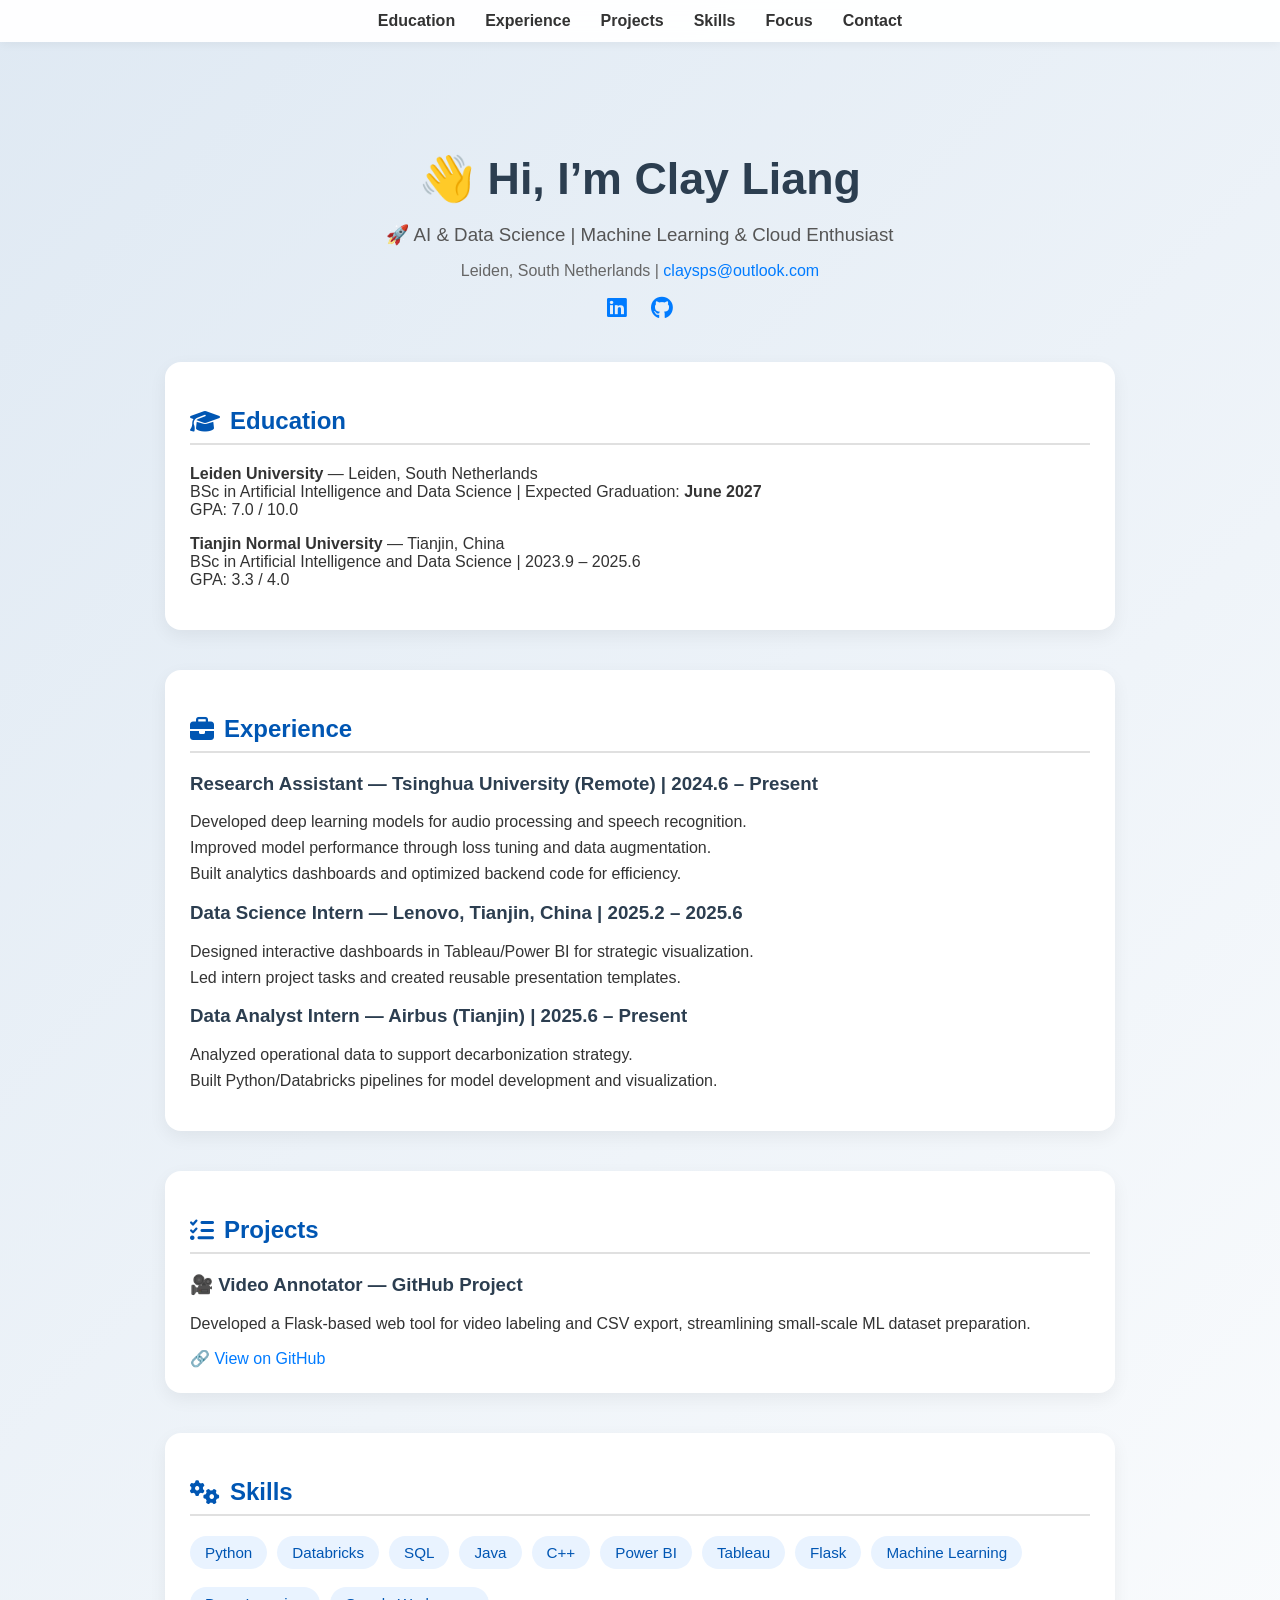
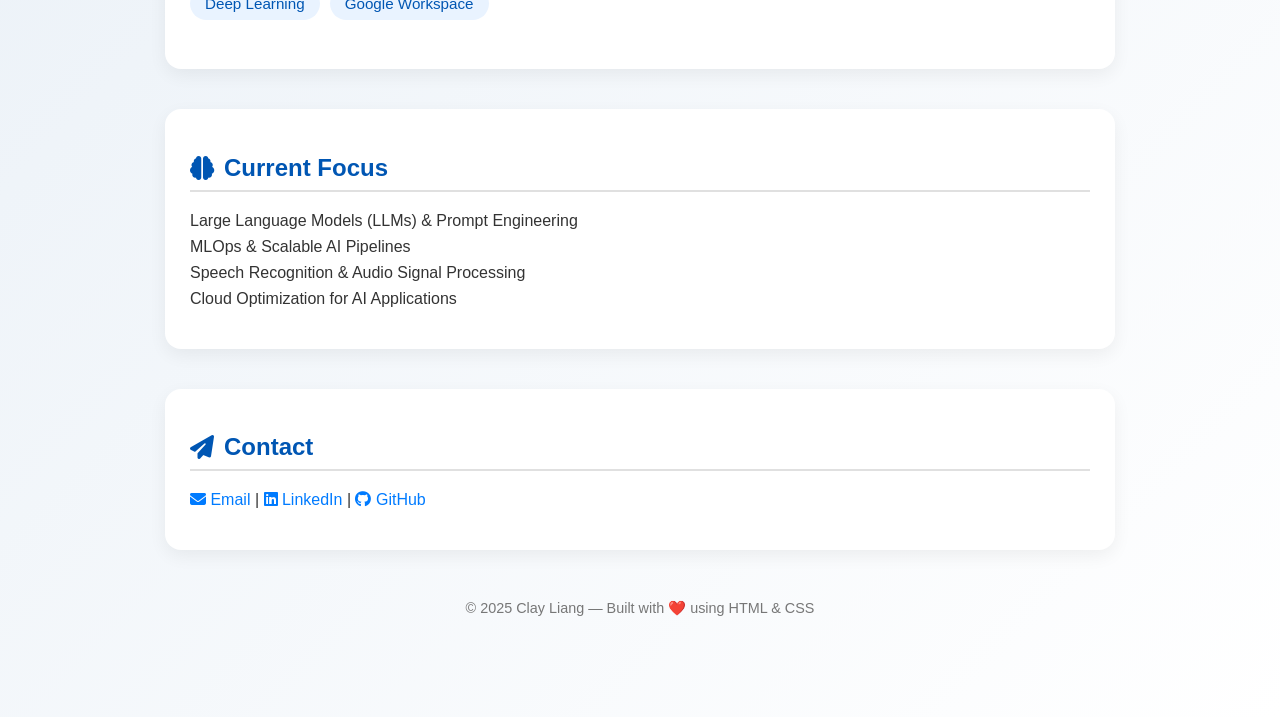
==== index.html @ 28f1c32d "Update index.html" ====
<!DOCTYPE html>
<html lang="en">
<head>
  <meta charset="UTF-8">
  <meta name="viewport" content="width=device-width, initial-scale=1.0">
  <title>Clay Liang — AI & Data Science</title>
  <link rel="stylesheet" href="https://cdnjs.cloudflare.com/ajax/libs/font-awesome/6.5.0/css/all.min.css">
  <style>
    /* ----------- Base styles ----------- */
    body {
      font-family: 'Segoe UI', Tahoma, Geneva, Verdana, sans-serif;
      margin: 0;
      background: linear-gradient(135deg, #dfe9f3 0%, #ffffff 100%);
      color: #333;
    }

    a {
      color: #007bff;
      text-decoration: none;
    }
    a:hover {
      color: #0056b3;
    }

    h1, h2, h3 {
      color: #2c3e50;
    }

    /* ----------- Navbar ----------- */
    nav {
      position: sticky;
      top: 0;
      background-color: rgba(255, 255, 255, 0.95);
      backdrop-filter: blur(10px);
      display: flex;
      justify-content: center;
      gap: 30px;
      padding: 12px 0;
      box-shadow: 0 2px 10px rgba(0, 0, 0, 0.05);
      z-index: 100;
    }
    nav a {
      font-weight: 600;
      color: #333;
      transition: all 0.3s ease;
    }
    nav a:hover {
      color: #007bff;
      transform: translateY(-2px);
    }

    /* ----------- Container ----------- */
    .container {
      max-width: 950px;
      margin: 60px auto;
      padding: 20px;
    }

    /* ----------- Header ----------- */
    .header {
      text-align: center;
      margin-bottom: 40px;
    }
    .header h1 {
      font-size: 2.8em;
      margin-bottom: 5px;
    }
    .header h3 {
      font-weight: normal;
      color: #555;
      margin-bottom: 10px;
    }
    .header p {
      color: #666;
    }
    .social-links a {
      margin: 0 10px;
      font-size: 1.4em;
      transition: color 0.3s, transform 0.3s;
    }
    .social-links a:hover {
      color: #007bff;
      transform: scale(1.2);
    }

    /* ----------- Card section ----------- */
    .section {
      background-color: #fff;
      padding: 25px;
      border-radius: 16px;
      margin-bottom: 40px;
      box-shadow: 0 6px 18px rgba(0, 0, 0, 0.06);
      transition: all 0.3s ease;
    }
    .section:hover {
      transform: translateY(-4px);
      box-shadow: 0 10px 22px rgba(0, 0, 0, 0.1);
    }
    .section h2 {
      border-bottom: 2px solid #e0e0e0;
      padding-bottom: 8px;
      margin-bottom: 20px;
      display: flex;
      align-items: center;
      gap: 10px;
      color: #0056b3;
    }

    /* ----------- Lists ----------- */
    ul {
      list-style: none;
      padding-left: 0;
    }
    ul li {
      margin-bottom: 8px;
    }

    /* ----------- Skills ----------- */
    .skills ul {
      display: flex;
      flex-wrap: wrap;
      gap: 10px;
    }
    .skills li {
      background: #e9f3ff;
      color: #0056b3;
      padding: 8px 15px;
      border-radius: 20px;
      font-size: 0.95em;
      transition: background 0.3s;
    }
    .skills li:hover {
      background: #d0e6ff;
    }

    /* ----------- Footer ----------- */
    footer {
      text-align: center;
      color: #777;
      font-size: 0.9em;
      margin-top: 50px;
      padding-bottom: 20px;
    }

    /* ----------- Responsive ----------- */
    @media (max-width: 768px) {
      nav {
        flex-wrap: wrap;
        gap: 15px;
      }
      .container {
        padding: 10px;
      }
    }
  </style>
</head>
<body>

  <!-- Navbar -->
  <nav>
    <a href="#education">Education</a>
    <a href="#experience">Experience</a>
    <a href="#projects">Projects</a>
    <a href="#skills">Skills</a>
    <a href="#focus">Focus</a>
    <a href="#contact">Contact</a>
  </nav>

  <div class="container">
    <!-- Header -->
    <div class="header">
      <h1>👋 Hi, I’m Clay Liang</h1>
      <h3>🚀 AI & Data Science | Machine Learning & Cloud Enthusiast</h3>
      <p>Leiden, South Netherlands | <a href="mailto:claysps@outlook.com">claysps@outlook.com</a></p>
      <div class="social-links">
        <a href="https://www.linkedin.com/in/clayins131" target="_blank"><i class="fab fa-linkedin"></i></a>
        <a href="https://github.com/Clayins131" target="_blank"><i class="fab fa-github"></i></a>
      </div>
    </div>

    <!-- Education -->
    <div class="section" id="education">
      <h2><i class="fas fa-graduation-cap"></i> Education</h2>
      <p><b>Leiden University</b> — Leiden, South Netherlands<br>
        BSc in Artificial Intelligence and Data Science | Expected Graduation: <b>June 2027</b><br>
        GPA: 7.0 / 10.0</p>
      <p><b>Tianjin Normal University</b> — Tianjin, China<br>
        BSc in Artificial Intelligence and Data Science | 2023.9 – 2025.6<br>
        GPA: 3.3 / 4.0</p>
    </div>

    <!-- Experience -->
    <div class="section" id="experience">
      <h2><i class="fas fa-briefcase"></i> Experience</h2>

      <h3>Research Assistant — Tsinghua University (Remote) | 2024.6 – Present</h3>
      <ul>
        <li>Developed deep learning models for audio processing and speech recognition.</li>
        <li>Improved model performance through loss tuning and data augmentation.</li>
        <li>Built analytics dashboards and optimized backend code for efficiency.</li>
      </ul>

      <h3>Data Science Intern — Lenovo, Tianjin, China | 2025.2 – 2025.6</h3>
      <ul>
        <li>Designed interactive dashboards in Tableau/Power BI for strategic visualization.</li>
        <li>Led intern project tasks and created reusable presentation templates.</li>
      </ul>

      <h3>Data Analyst Intern — Airbus (Tianjin) | 2025.6 – Present</h3>
      <ul>
        <li>Analyzed operational data to support decarbonization strategy.</li>
        <li>Built Python/Databricks pipelines for model development and visualization.</li>
      </ul>
    </div>

    <!-- Projects -->
    <div class="section" id="projects">
      <h2><i class="fas fa-tasks"></i> Projects</h2>
      <h3>🎥 Video Annotator — GitHub Project</h3>
      <p>Developed a Flask-based web tool for video labeling and CSV export, streamlining small-scale ML dataset preparation.</p>
      <a href="https://github.com/Clayins131" target="_blank">🔗 View on GitHub</a>
    </div>

    <!-- Skills -->
    <div class="section skills" id="skills">
      <h2><i class="fas fa-cogs"></i> Skills</h2>
      <ul>
        <li>Python</li><li>Databricks</li><li>SQL</li><li>Java</li><li>C++</li>
        <li>Power BI</li><li>Tableau</li><li>Flask</li><li>Machine Learning</li>
        <li>Deep Learning</li><li>Google Workspace</li>
      </ul>
    </div>

    <!-- Focus -->
    <div class="section" id="focus">
      <h2><i class="fas fa-brain"></i> Current Focus</h2>
      <ul>
        <li>Large Language Models (LLMs) & Prompt Engineering</li>
        <li>MLOps & Scalable AI Pipelines</li>
        <li>Speech Recognition & Audio Signal Processing</li>
        <li>Cloud Optimization for AI Applications</li>
      </ul>
    </div>

    <!-- Contact -->
    <div class="section" id="contact">
      <h2><i class="fas fa-paper-plane"></i> Contact</h2>
      <p><a href="mailto:claysps@outlook.com"><i class="fas fa-envelope"></i> Email</a> |
      <a href="https://www.linkedin.com/in/clayins131" target="_blank"><i class="fab fa-linkedin"></i> LinkedIn</a> |
      <a href="https://github.com/Clayins131" target="_blank"><i class="fab fa-github"></i> GitHub</a></p>
    </div>

    <footer>
      © 2025 Clay Liang — Built with ❤️ using HTML & CSS
    </footer>
  </div>

</body>
</html>
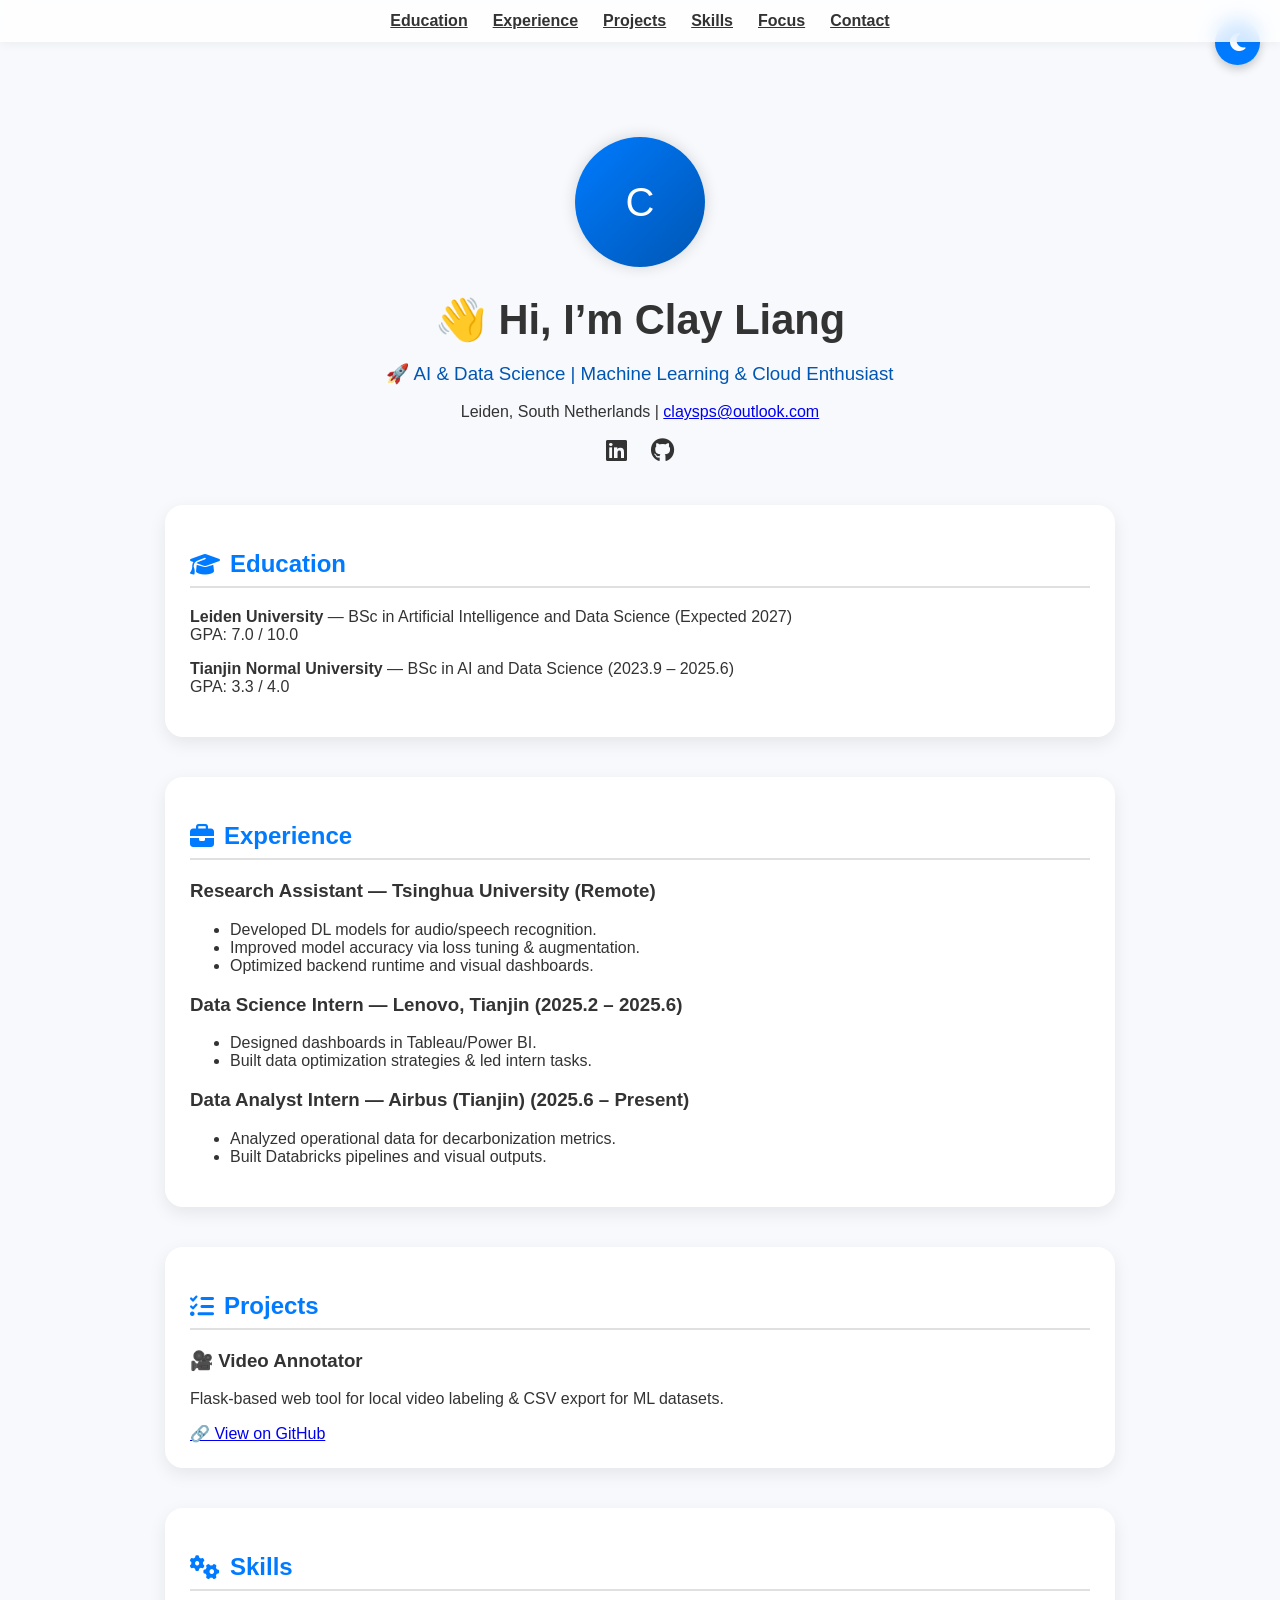
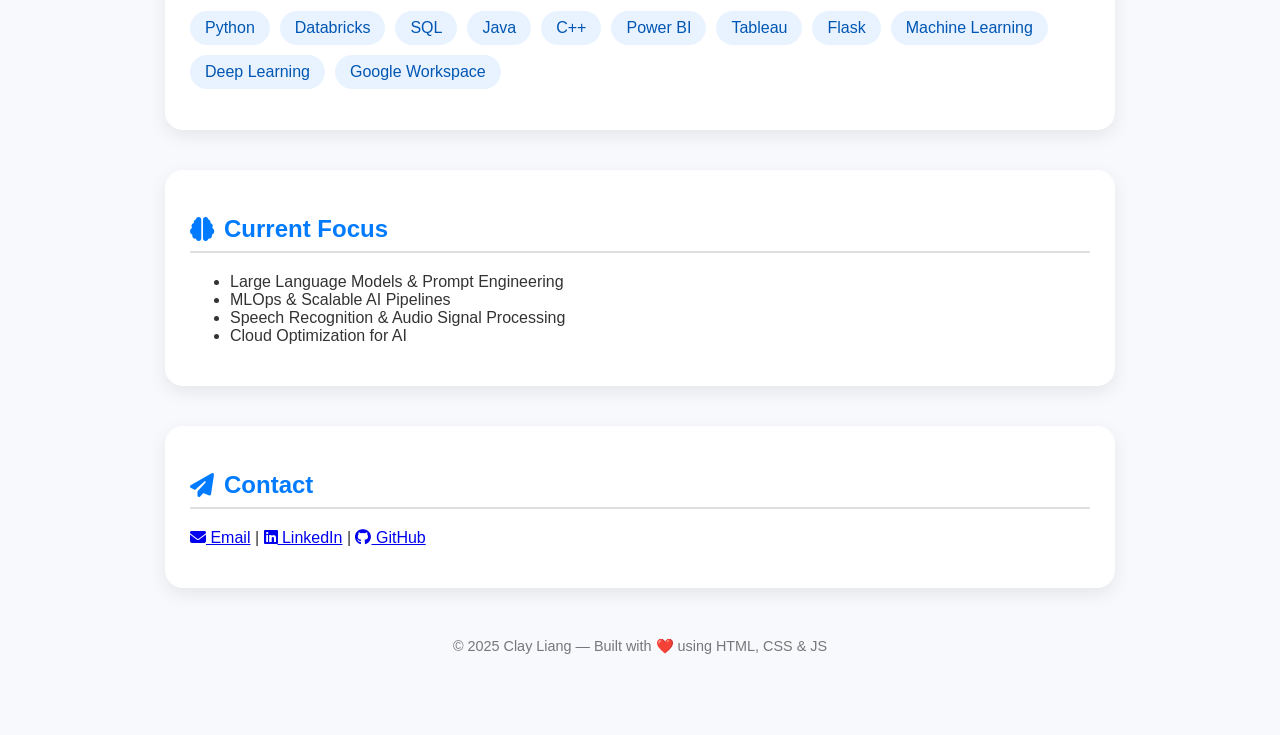
==== commit 14ee8326: "Update index.html" ====
--- a/index.html
+++ b/index.html
@@ -1,162 +1,202 @@
 <!DOCTYPE html>
 <html lang="en">
 <head>
-  <meta charset="UTF-8">
-  <meta name="viewport" content="width=device-width, initial-scale=1.0">
+  <meta charset="UTF-8" />
+  <meta name="viewport" content="width=device-width, initial-scale=1.0" />
   <title>Clay Liang — AI & Data Science</title>
   <link rel="stylesheet" href="https://cdnjs.cloudflare.com/ajax/libs/font-awesome/6.5.0/css/all.min.css">
   <style>
-    /* ----------- Base styles ----------- */
+    :root {
+      --bg: #f7f9fc;
+      --card-bg: #fff;
+      --text: #333;
+      --primary: #007bff;
+      --accent: #0056b3;
+    }
+    [data-theme='dark'] {
+      --bg: #121212;
+      --card-bg: #1e1e1e;
+      --text: #f2f2f2;
+      --primary: #4ea8ff;
+      --accent: #82cfff;
+    }
+
     body {
       font-family: 'Segoe UI', Tahoma, Geneva, Verdana, sans-serif;
       margin: 0;
-      background: linear-gradient(135deg, #dfe9f3 0%, #ffffff 100%);
-      color: #333;
-    }
-
-    a {
-      color: #007bff;
-      text-decoration: none;
-    }
-    a:hover {
-      color: #0056b3;
-    }
-
-    h1, h2, h3 {
-      color: #2c3e50;
-    }
-
-    /* ----------- Navbar ----------- */
+      background: var(--bg);
+      color: var(--text);
+      transition: background 0.5s, color 0.5s;
+    }
+
+    /* Navbar */
     nav {
       position: sticky;
       top: 0;
-      background-color: rgba(255, 255, 255, 0.95);
+      background: rgba(255, 255, 255, 0.8);
       backdrop-filter: blur(10px);
       display: flex;
       justify-content: center;
-      gap: 30px;
+      flex-wrap: wrap;
+      gap: 25px;
       padding: 12px 0;
-      box-shadow: 0 2px 10px rgba(0, 0, 0, 0.05);
+      box-shadow: 0 2px 10px rgba(0,0,0,0.05);
       z-index: 100;
+      transition: background 0.5s;
+    }
+    [data-theme='dark'] nav {
+      background: rgba(30,30,30,0.8);
     }
     nav a {
+      color: var(--text);
       font-weight: 600;
-      color: #333;
-      transition: all 0.3s ease;
+      transition: all 0.3s;
     }
     nav a:hover {
-      color: #007bff;
+      color: var(--primary);
       transform: translateY(-2px);
     }
 
-    /* ----------- Container ----------- */
+    .theme-toggle {
+      position: fixed;
+      top: 20px;
+      right: 20px;
+      background: var(--primary);
+      border: none;
+      color: #fff;
+      border-radius: 50%;
+      width: 45px;
+      height: 45px;
+      font-size: 1.3em;
+      cursor: pointer;
+      box-shadow: 0 4px 10px rgba(0,0,0,0.2);
+      transition: transform 0.3s;
+    }
+    .theme-toggle:hover {
+      transform: rotate(20deg) scale(1.1);
+    }
+
     .container {
       max-width: 950px;
       margin: 60px auto;
       padding: 20px;
     }
 
-    /* ----------- Header ----------- */
+    /* Header */
     .header {
       text-align: center;
       margin-bottom: 40px;
-    }
+      animation: fadeUp 0.8s ease forwards;
+    }
+    .avatar {
+      width: 130px;
+      height: 130px;
+      border-radius: 50%;
+      margin: 15px auto;
+      background: linear-gradient(135deg, var(--primary), var(--accent));
+      display: flex;
+      align-items: center;
+      justify-content: center;
+      color: white;
+      font-size: 2.5em;
+      box-shadow: 0 0 15px rgba(0,0,0,0.15);
+      animation: glow 3s infinite alternate;
+    }
+    @keyframes glow {
+      from { box-shadow: 0 0 10px var(--primary); }
+      to { box-shadow: 0 0 25px var(--accent); }
+    }
+
     .header h1 {
-      font-size: 2.8em;
+      font-size: 2.6em;
       margin-bottom: 5px;
     }
     .header h3 {
-      font-weight: normal;
-      color: #555;
-      margin-bottom: 10px;
-    }
-    .header p {
-      color: #666;
-    }
+      font-weight: 400;
+      color: var(--accent);
+    }
+
     .social-links a {
       margin: 0 10px;
-      font-size: 1.4em;
+      font-size: 1.5em;
+      color: var(--text);
       transition: color 0.3s, transform 0.3s;
     }
     .social-links a:hover {
-      color: #007bff;
+      color: var(--primary);
       transform: scale(1.2);
     }
 
-    /* ----------- Card section ----------- */
+    /* Section cards */
     .section {
-      background-color: #fff;
+      background: var(--card-bg);
       padding: 25px;
-      border-radius: 16px;
+      border-radius: 18px;
       margin-bottom: 40px;
-      box-shadow: 0 6px 18px rgba(0, 0, 0, 0.06);
-      transition: all 0.3s ease;
-    }
-    .section:hover {
-      transform: translateY(-4px);
-      box-shadow: 0 10px 22px rgba(0, 0, 0, 0.1);
-    }
+      box-shadow: 0 6px 18px rgba(0,0,0,0.08);
+      transform: translateY(40px);
+      opacity: 0;
+      transition: all 0.8s ease;
+    }
+    .section.visible {
+      transform: translateY(0);
+      opacity: 1;
+    }
+
     .section h2 {
       border-bottom: 2px solid #e0e0e0;
       padding-bottom: 8px;
       margin-bottom: 20px;
+      color: var(--primary);
       display: flex;
       align-items: center;
       gap: 10px;
-      color: #0056b3;
-    }
-
-    /* ----------- Lists ----------- */
-    ul {
-      list-style: none;
-      padding-left: 0;
-    }
-    ul li {
-      margin-bottom: 8px;
-    }
-
-    /* ----------- Skills ----------- */
+    }
+
     .skills ul {
       display: flex;
       flex-wrap: wrap;
       gap: 10px;
+      list-style: none;
+      padding: 0;
     }
     .skills li {
       background: #e9f3ff;
       color: #0056b3;
       padding: 8px 15px;
       border-radius: 20px;
-      font-size: 0.95em;
       transition: background 0.3s;
+    }
+    [data-theme='dark'] .skills li {
+      background: #223344;
+      color: #bcdcff;
     }
     .skills li:hover {
       background: #d0e6ff;
     }
 
-    /* ----------- Footer ----------- */
     footer {
       text-align: center;
       color: #777;
+      margin-top: 50px;
       font-size: 0.9em;
-      margin-top: 50px;
-      padding-bottom: 20px;
-    }
-
-    /* ----------- Responsive ----------- */
+    }
+
+    @keyframes fadeUp {
+      from { opacity: 0; transform: translateY(30px); }
+      to { opacity: 1; transform: translateY(0); }
+    }
+
     @media (max-width: 768px) {
-      nav {
-        flex-wrap: wrap;
-        gap: 15px;
-      }
-      .container {
-        padding: 10px;
-      }
+      .theme-toggle { top: 15px; right: 15px; }
+      nav { gap: 12px; }
     }
   </style>
 </head>
 <body>
 
-  <!-- Navbar -->
+  <button class="theme-toggle" id="themeToggle" title="Toggle theme"><i class="fas fa-moon"></i></button>
+
   <nav>
     <a href="#education">Education</a>
     <a href="#experience">Experience</a>
@@ -167,8 +207,8 @@
   </nav>
 
   <div class="container">
-    <!-- Header -->
     <div class="header">
+      <div class="avatar">C</div>
       <h1>👋 Hi, I’m Clay Liang</h1>
       <h3>🚀 AI & Data Science | Machine Learning & Cloud Enthusiast</h3>
       <p>Leiden, South Netherlands | <a href="mailto:claysps@outlook.com">claysps@outlook.com</a></p>
@@ -178,50 +218,39 @@
       </div>
     </div>
 
-    <!-- Education -->
     <div class="section" id="education">
       <h2><i class="fas fa-graduation-cap"></i> Education</h2>
-      <p><b>Leiden University</b> — Leiden, South Netherlands<br>
-        BSc in Artificial Intelligence and Data Science | Expected Graduation: <b>June 2027</b><br>
-        GPA: 7.0 / 10.0</p>
-      <p><b>Tianjin Normal University</b> — Tianjin, China<br>
-        BSc in Artificial Intelligence and Data Science | 2023.9 – 2025.6<br>
-        GPA: 3.3 / 4.0</p>
-    </div>
-
-    <!-- Experience -->
+      <p><b>Leiden University</b> — BSc in Artificial Intelligence and Data Science (Expected 2027)<br>GPA: 7.0 / 10.0</p>
+      <p><b>Tianjin Normal University</b> — BSc in AI and Data Science (2023.9 – 2025.6)<br>GPA: 3.3 / 4.0</p>
+    </div>
+
     <div class="section" id="experience">
       <h2><i class="fas fa-briefcase"></i> Experience</h2>
-
-      <h3>Research Assistant — Tsinghua University (Remote) | 2024.6 – Present</h3>
-      <ul>
-        <li>Developed deep learning models for audio processing and speech recognition.</li>
-        <li>Improved model performance through loss tuning and data augmentation.</li>
-        <li>Built analytics dashboards and optimized backend code for efficiency.</li>
-      </ul>
-
-      <h3>Data Science Intern — Lenovo, Tianjin, China | 2025.2 – 2025.6</h3>
-      <ul>
-        <li>Designed interactive dashboards in Tableau/Power BI for strategic visualization.</li>
-        <li>Led intern project tasks and created reusable presentation templates.</li>
-      </ul>
-
-      <h3>Data Analyst Intern — Airbus (Tianjin) | 2025.6 – Present</h3>
-      <ul>
-        <li>Analyzed operational data to support decarbonization strategy.</li>
-        <li>Built Python/Databricks pipelines for model development and visualization.</li>
-      </ul>
-    </div>
-
-    <!-- Projects -->
+      <h3>Research Assistant — Tsinghua University (Remote)</h3>
+      <ul>
+        <li>Developed DL models for audio/speech recognition.</li>
+        <li>Improved model accuracy via loss tuning & augmentation.</li>
+        <li>Optimized backend runtime and visual dashboards.</li>
+      </ul>
+      <h3>Data Science Intern — Lenovo, Tianjin (2025.2 – 2025.6)</h3>
+      <ul>
+        <li>Designed dashboards in Tableau/Power BI.</li>
+        <li>Built data optimization strategies & led intern tasks.</li>
+      </ul>
+      <h3>Data Analyst Intern — Airbus (Tianjin) (2025.6 – Present)</h3>
+      <ul>
+        <li>Analyzed operational data for decarbonization metrics.</li>
+        <li>Built Databricks pipelines and visual outputs.</li>
+      </ul>
+    </div>
+
     <div class="section" id="projects">
       <h2><i class="fas fa-tasks"></i> Projects</h2>
-      <h3>🎥 Video Annotator — GitHub Project</h3>
-      <p>Developed a Flask-based web tool for video labeling and CSV export, streamlining small-scale ML dataset preparation.</p>
+      <h3>🎥 Video Annotator</h3>
+      <p>Flask-based web tool for local video labeling & CSV export for ML datasets.</p>
       <a href="https://github.com/Clayins131" target="_blank">🔗 View on GitHub</a>
     </div>
 
-    <!-- Skills -->
     <div class="section skills" id="skills">
       <h2><i class="fas fa-cogs"></i> Skills</h2>
       <ul>
@@ -231,29 +260,57 @@
       </ul>
     </div>
 
-    <!-- Focus -->
     <div class="section" id="focus">
       <h2><i class="fas fa-brain"></i> Current Focus</h2>
       <ul>
-        <li>Large Language Models (LLMs) & Prompt Engineering</li>
+        <li>Large Language Models & Prompt Engineering</li>
         <li>MLOps & Scalable AI Pipelines</li>
         <li>Speech Recognition & Audio Signal Processing</li>
-        <li>Cloud Optimization for AI Applications</li>
-      </ul>
-    </div>
-
-    <!-- Contact -->
+        <li>Cloud Optimization for AI</li>
+      </ul>
+    </div>
+
     <div class="section" id="contact">
       <h2><i class="fas fa-paper-plane"></i> Contact</h2>
       <p><a href="mailto:claysps@outlook.com"><i class="fas fa-envelope"></i> Email</a> |
-      <a href="https://www.linkedin.com/in/clayins131" target="_blank"><i class="fab fa-linkedin"></i> LinkedIn</a> |
-      <a href="https://github.com/Clayins131" target="_blank"><i class="fab fa-github"></i> GitHub</a></p>
+         <a href="https://linkedin.com/in/clayins131"><i class="fab fa-linkedin"></i> LinkedIn</a> |
+         <a href="https://github.com/Clayins131"><i class="fab fa-github"></i> GitHub</a></p>
     </div>
 
     <footer>
-      © 2025 Clay Liang — Built with ❤️ using HTML & CSS
+      © 2025 Clay Liang — Built with ❤️ using HTML, CSS & JS
     </footer>
   </div>
 
+  <script>
+    // 🌗 Theme toggle
+    const toggleBtn = document.getElementById('themeToggle');
+    toggleBtn.addEventListener('click', () => {
+      document.body.dataset.theme =
+        document.body.dataset.theme === 'dark' ? '' : 'dark';
+      toggleBtn.innerHTML =
+        document.body.dataset.theme === 'dark'
+          ? '<i class="fas fa-sun"></i>'
+          : '<i class="fas fa-moon"></i>';
+    });
+
+    // ✨ Scroll animation
+    const sections = document.querySelectorAll('.section');
+    const observer = new IntersectionObserver(entries => {
+      entries.forEach(entry => {
+        if (entry.isIntersecting) entry.target.classList.add('visible');
+      });
+    }, { threshold: 0.15 });
+    sections.forEach(sec => observer.observe(sec));
+
+    // 🧭 Smooth scroll
+    document.querySelectorAll('nav a').forEach(a => {
+      a.addEventListener('click', e => {
+        e.preventDefault();
+        document.querySelector(a.getAttribute('href'))
+          .scrollIntoView({ behavior: 'smooth' });
+      });
+    });
+  </script>
 </body>
 </html>
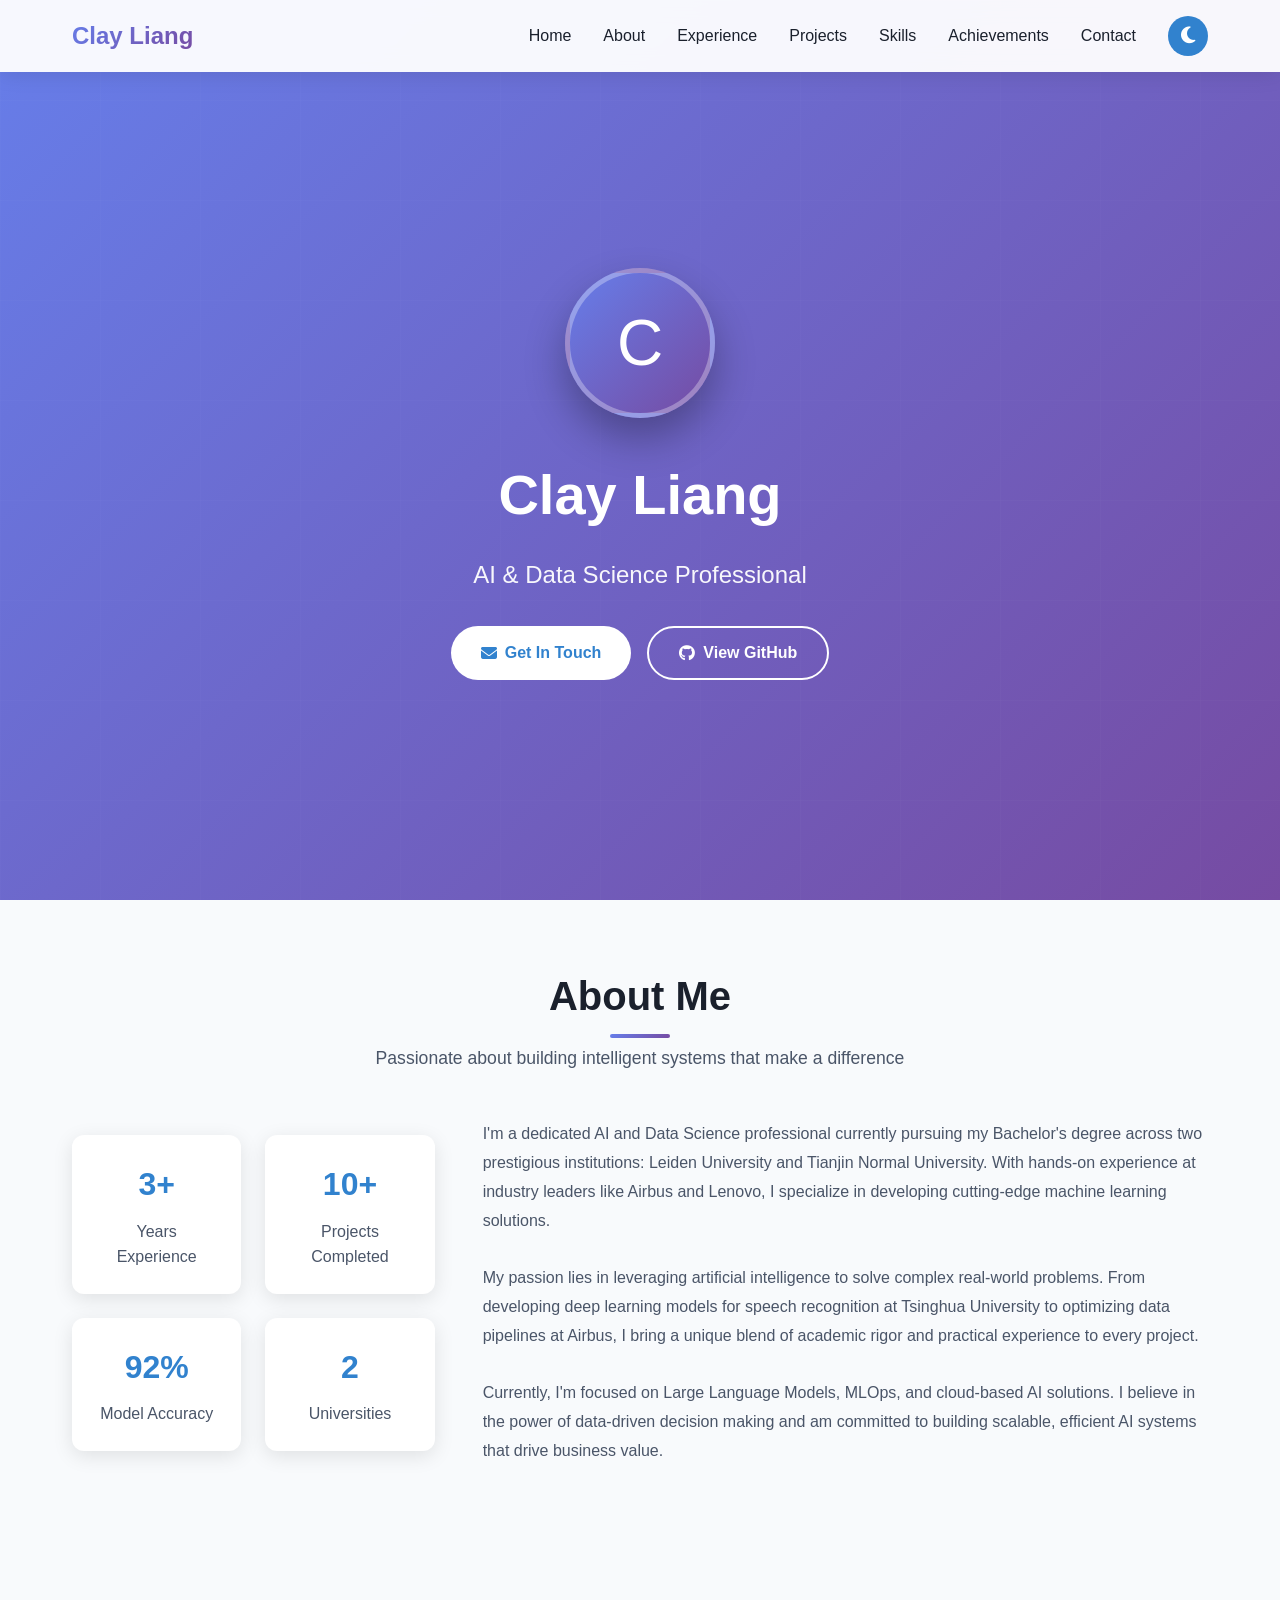
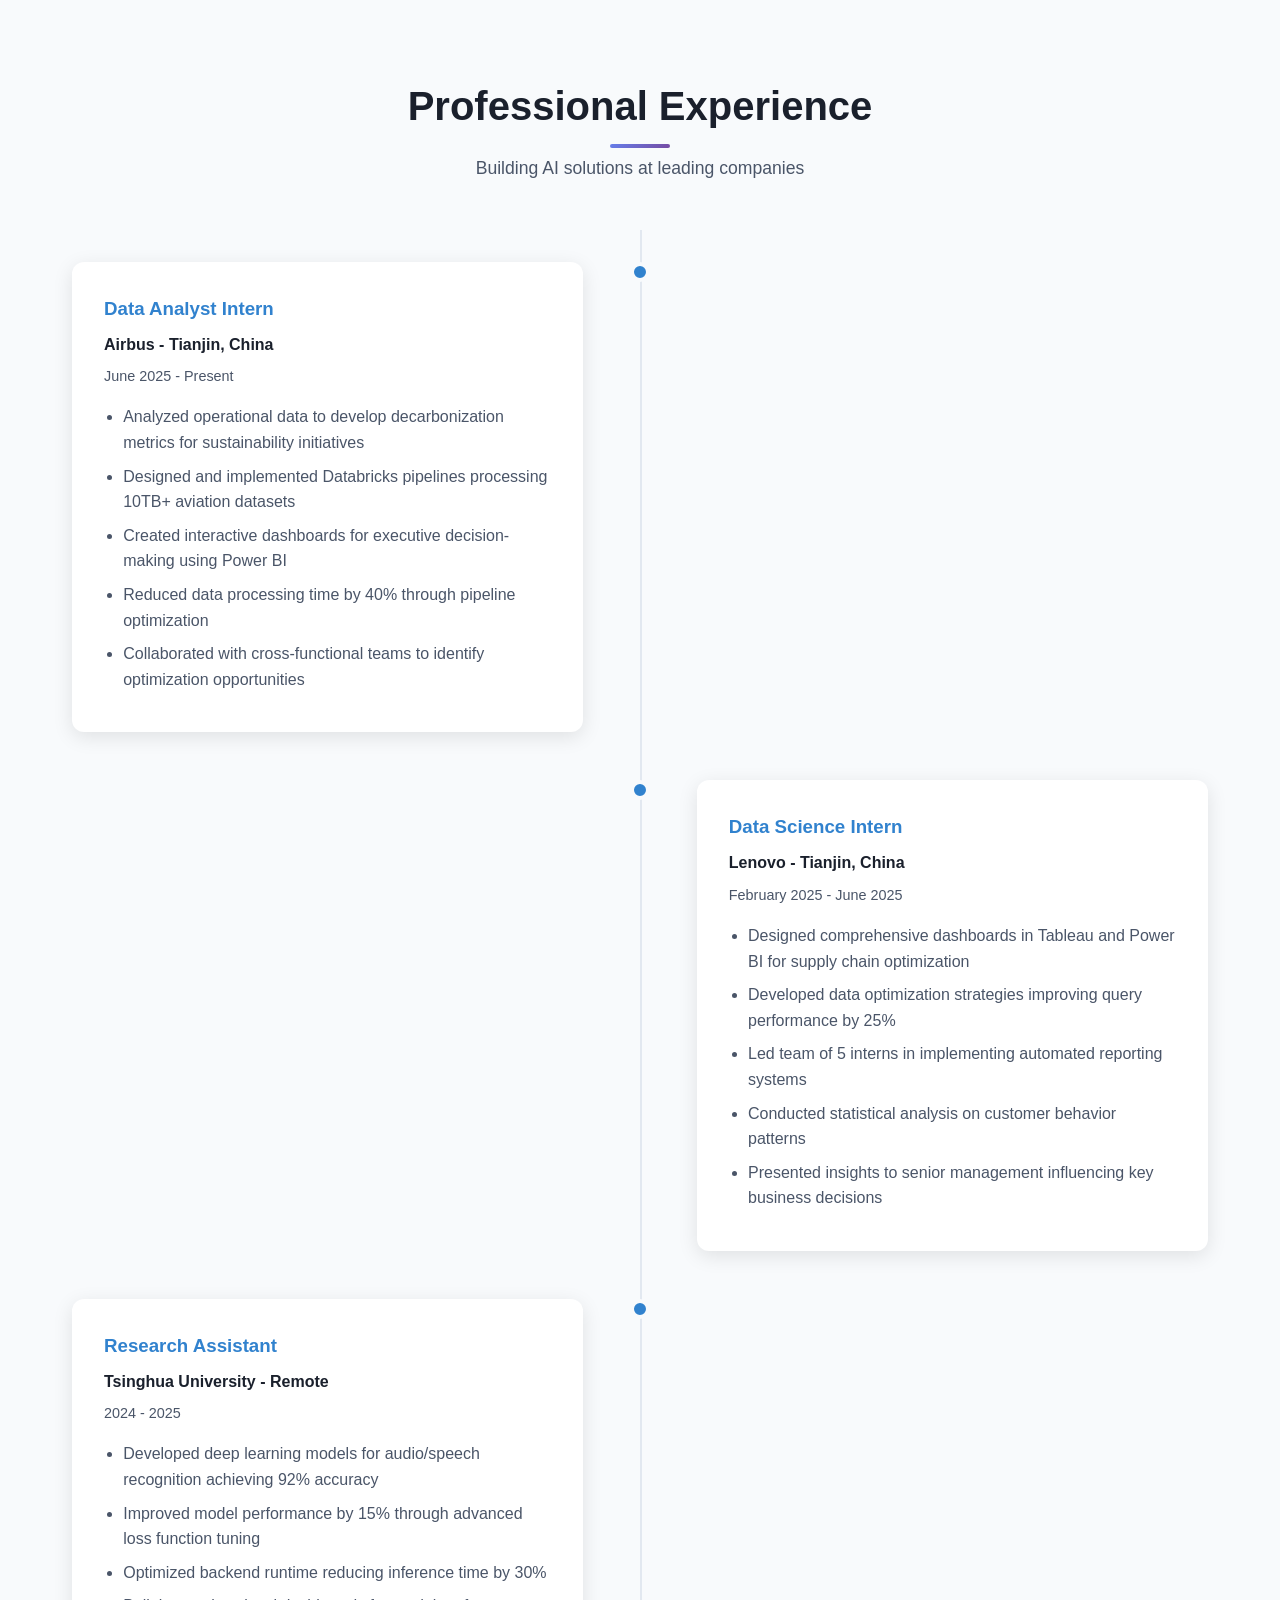
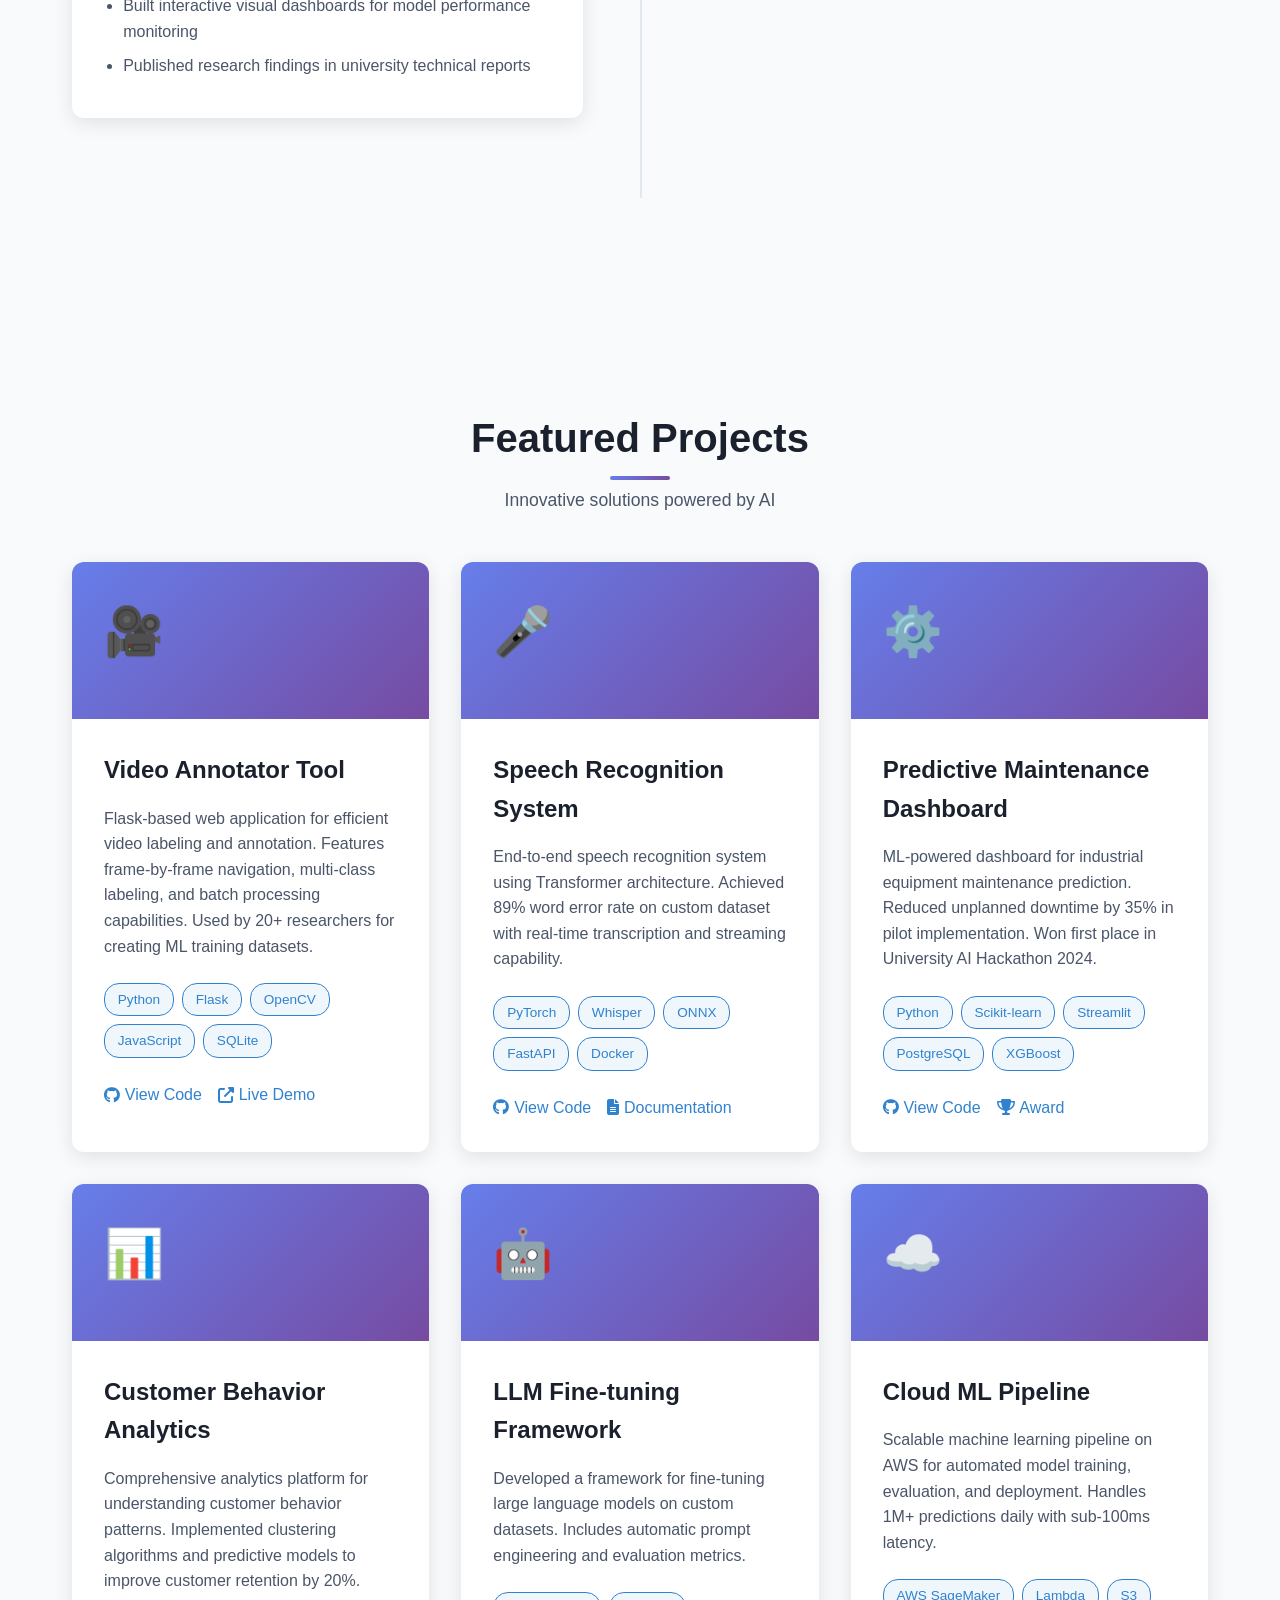
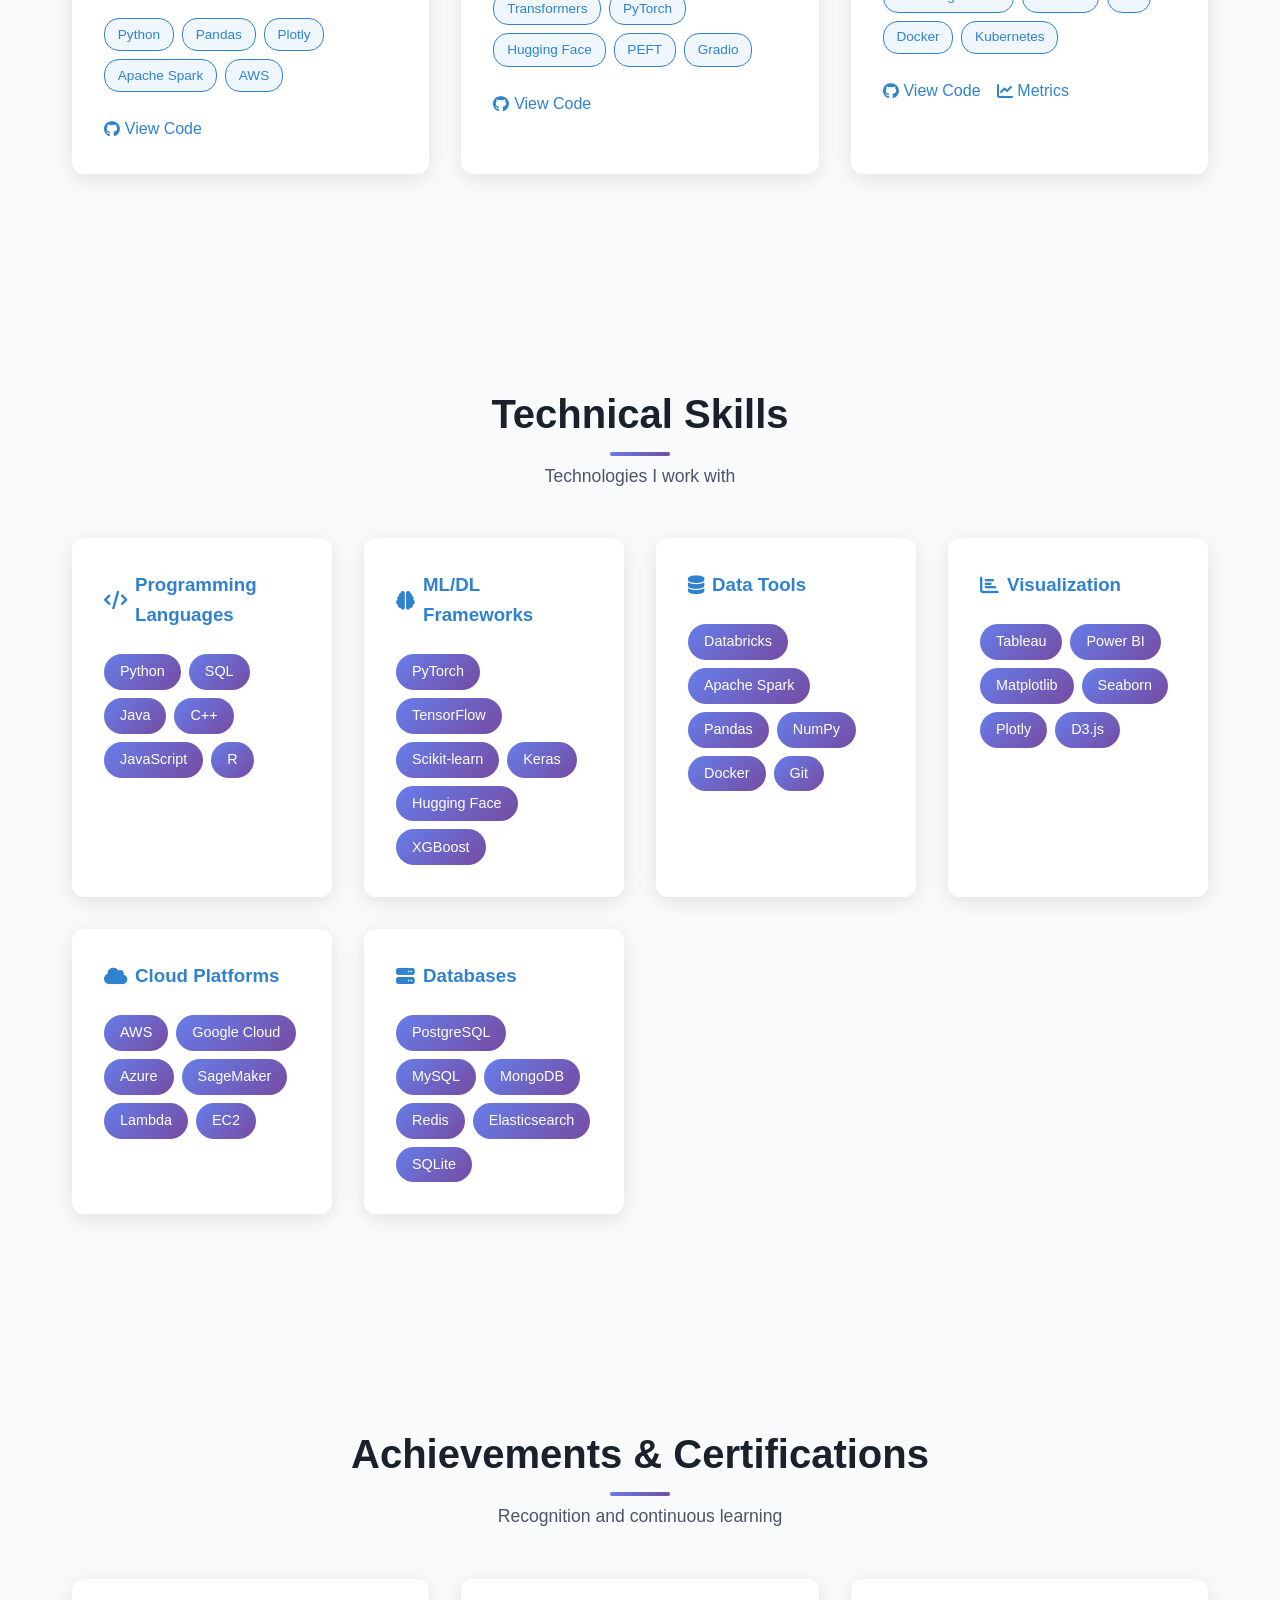
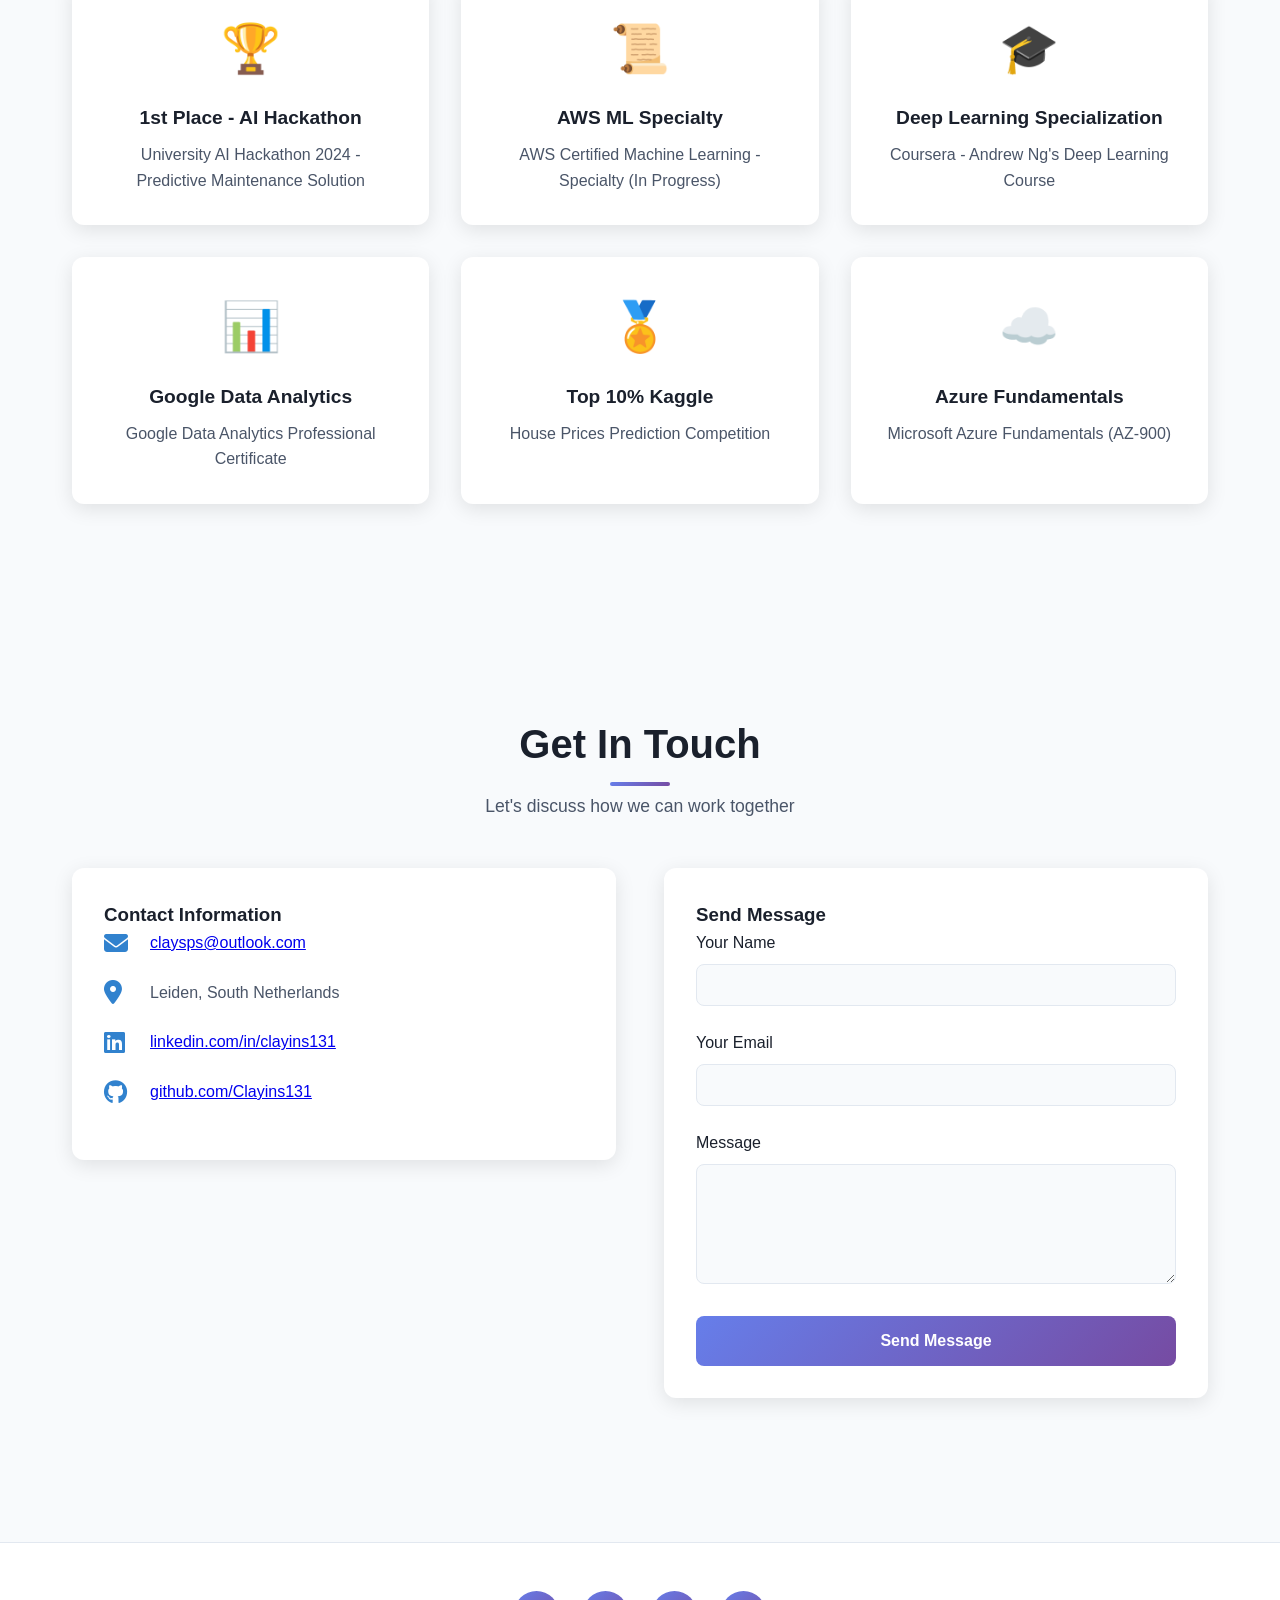
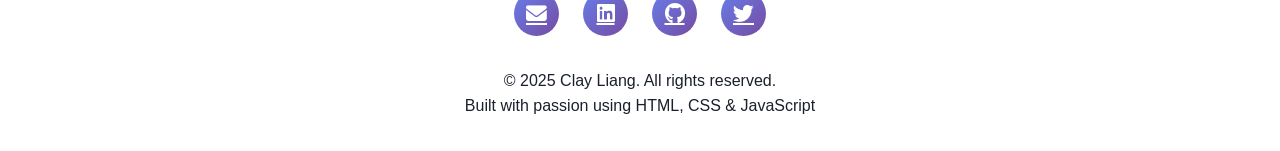
==== commit c4c15e29: "Update index.html" ====
--- a/index.html
+++ b/index.html
@@ -3,312 +3,1550 @@
 <head>
   <meta charset="UTF-8" />
   <meta name="viewport" content="width=device-width, initial-scale=1.0" />
-  <title>Clay Liang — AI & Data Science</title>
+  <meta name="description" content="Clay Liang - AI & Data Science Professional | Machine Learning Engineer | Portfolio">
+  <meta name="keywords" content="Clay Liang, AI, Data Science, Machine Learning, Deep Learning, Portfolio">
+  <title>Clay Liang — AI & Data Science Professional</title>
   <link rel="stylesheet" href="https://cdnjs.cloudflare.com/ajax/libs/font-awesome/6.5.0/css/all.min.css">
   <style>
     :root {
-      --bg: #f7f9fc;
-      --card-bg: #fff;
-      --text: #333;
-      --primary: #007bff;
-      --accent: #0056b3;
-    }
+      --bg: #f8fafc;
+      --card-bg: #ffffff;
+      --text: #1a202c;
+      --text-light: #4a5568;
+      --primary: #3182ce;
+      --primary-dark: #2c5282;
+      --accent: #805ad5;
+      --success: #48bb78;
+      --warning: #ed8936;
+      --border: #e2e8f0;
+      --shadow: rgba(0, 0, 0, 0.1);
+      --gradient: linear-gradient(135deg, #667eea 0%, #764ba2 100%);
+    }
+
     [data-theme='dark'] {
-      --bg: #121212;
-      --card-bg: #1e1e1e;
-      --text: #f2f2f2;
-      --primary: #4ea8ff;
-      --accent: #82cfff;
+      --bg: #0f1419;
+      --card-bg: #1a202c;
+      --text: #f7fafc;
+      --text-light: #cbd5e0;
+      --primary: #63b3ed;
+      --primary-dark: #4299e1;
+      --accent: #b794f4;
+      --success: #68d391;
+      --warning: #f6ad55;
+      --border: #2d3748;
+      --shadow: rgba(0, 0, 0, 0.5);
+      --gradient: linear-gradient(135deg, #667eea 0%, #9f7aea 100%);
+    }
+
+    * {
+      margin: 0;
+      padding: 0;
+      box-sizing: border-box;
     }
 
     body {
-      font-family: 'Segoe UI', Tahoma, Geneva, Verdana, sans-serif;
-      margin: 0;
+      font-family: -apple-system, BlinkMacSystemFont, 'Segoe UI', Roboto, Oxygen, Ubuntu, Cantarell, sans-serif;
       background: var(--bg);
       color: var(--text);
-      transition: background 0.5s, color 0.5s;
-    }
-
-    /* Navbar */
+      line-height: 1.6;
+      transition: all 0.3s ease;
+    }
+
+    /* Loading Screen */
+    .loader {
+      position: fixed;
+      top: 0;
+      left: 0;
+      width: 100%;
+      height: 100%;
+      background: var(--bg);
+      display: flex;
+      justify-content: center;
+      align-items: center;
+      z-index: 9999;
+      transition: opacity 0.5s;
+    }
+
+    .loader.hidden {
+      opacity: 0;
+      pointer-events: none;
+    }
+
+    .loader-spinner {
+      width: 50px;
+      height: 50px;
+      border: 3px solid var(--border);
+      border-top-color: var(--primary);
+      border-radius: 50%;
+      animation: spin 1s linear infinite;
+    }
+
+    @keyframes spin {
+      to { transform: rotate(360deg); }
+    }
+
+    /* Navigation */
     nav {
-      position: sticky;
+      position: fixed;
       top: 0;
-      background: rgba(255, 255, 255, 0.8);
+      width: 100%;
+      background: rgba(255, 255, 255, 0.95);
       backdrop-filter: blur(10px);
-      display: flex;
+      box-shadow: 0 2px 20px var(--shadow);
+      z-index: 1000;
+      transition: all 0.3s ease;
+    }
+
+    [data-theme='dark'] nav {
+      background: rgba(26, 32, 44, 0.95);
+    }
+
+    .nav-container {
+      max-width: 1200px;
+      margin: 0 auto;
+      display: flex;
+      justify-content: space-between;
+      align-items: center;
+      padding: 1rem 2rem;
+    }
+
+    .logo {
+      font-size: 1.5rem;
+      font-weight: bold;
+      background: var(--gradient);
+      -webkit-background-clip: text;
+      -webkit-text-fill-color: transparent;
+      background-clip: text;
+    }
+
+    .nav-links {
+      display: flex;
+      gap: 2rem;
+      align-items: center;
+    }
+
+    .nav-links a {
+      color: var(--text);
+      text-decoration: none;
+      font-weight: 500;
+      position: relative;
+      transition: color 0.3s;
+    }
+
+    .nav-links a::after {
+      content: '';
+      position: absolute;
+      bottom: -5px;
+      left: 0;
+      width: 0;
+      height: 2px;
+      background: var(--primary);
+      transition: width 0.3s;
+    }
+
+    .nav-links a:hover {
+      color: var(--primary);
+    }
+
+    .nav-links a:hover::after {
+      width: 100%;
+    }
+
+    .theme-toggle {
+      background: var(--primary);
+      border: none;
+      color: white;
+      border-radius: 50%;
+      width: 40px;
+      height: 40px;
+      cursor: pointer;
+      transition: all 0.3s;
+      display: flex;
+      align-items: center;
+      justify-content: center;
+      font-size: 1.2rem;
+    }
+
+    .theme-toggle:hover {
+      transform: rotate(180deg);
+      background: var(--primary-dark);
+    }
+
+    /* Mobile Menu */
+    .mobile-menu-toggle {
+      display: none;
+      flex-direction: column;
+      cursor: pointer;
+    }
+
+    .mobile-menu-toggle span {
+      width: 25px;
+      height: 3px;
+      background: var(--text);
+      margin: 3px 0;
+      transition: 0.3s;
+    }
+
+    /* Hero Section */
+    .hero {
+      min-height: 100vh;
+      display: flex;
+      align-items: center;
+      justify-content: center;
+      padding: 5rem 2rem 2rem;
+      background: var(--gradient);
+      position: relative;
+      overflow: hidden;
+    }
+
+    .hero::before {
+      content: '';
+      position: absolute;
+      top: 0;
+      left: 0;
+      right: 0;
+      bottom: 0;
+      background: url('data:image/svg+xml,<svg width="100" height="100" xmlns="http://www.w3.org/2000/svg"><defs><pattern id="grid" width="100" height="100" patternUnits="userSpaceOnUse"><path d="M 100 0 L 0 0 0 100" fill="none" stroke="rgba(255,255,255,0.1)" stroke-width="1"/></pattern></defs><rect width="100%" height="100%" fill="url(%23grid)"/></svg>');
+      opacity: 0.3;
+    }
+
+    .hero-content {
+      text-align: center;
+      color: white;
+      position: relative;
+      z-index: 1;
+      animation: fadeInUp 1s ease;
+    }
+
+    .profile-img {
+      width: 150px;
+      height: 150px;
+      border-radius: 50%;
+      border: 5px solid rgba(255, 255, 255, 0.3);
+      margin-bottom: 2rem;
+      background: linear-gradient(135deg, #667eea, #764ba2);
+      display: flex;
+      align-items: center;
+      justify-content: center;
+      font-size: 4rem;
+      color: white;
+      box-shadow: 0 20px 40px rgba(0, 0, 0, 0.3);
+      animation: float 3s ease-in-out infinite;
+      margin: 0 auto 2rem;
+    }
+
+    @keyframes float {
+      0%, 100% { transform: translateY(0); }
+      50% { transform: translateY(-10px); }
+    }
+
+    .hero h1 {
+      font-size: 3.5rem;
+      margin-bottom: 1rem;
+      font-weight: 700;
+    }
+
+    .hero .subtitle {
+      font-size: 1.5rem;
+      margin-bottom: 2rem;
+      opacity: 0.95;
+    }
+
+    .hero-buttons {
+      display: flex;
+      gap: 1rem;
       justify-content: center;
       flex-wrap: wrap;
-      gap: 25px;
-      padding: 12px 0;
-      box-shadow: 0 2px 10px rgba(0,0,0,0.05);
-      z-index: 100;
-      transition: background 0.5s;
-    }
-    [data-theme='dark'] nav {
-      background: rgba(30,30,30,0.8);
-    }
-    nav a {
+    }
+
+    .btn {
+      padding: 12px 30px;
+      border: none;
+      border-radius: 50px;
+      font-size: 1rem;
+      font-weight: 600;
+      cursor: pointer;
+      transition: all 0.3s;
+      text-decoration: none;
+      display: inline-flex;
+      align-items: center;
+      gap: 0.5rem;
+    }
+
+    .btn-primary {
+      background: white;
+      color: var(--primary);
+    }
+
+    .btn-primary:hover {
+      transform: translateY(-3px);
+      box-shadow: 0 10px 30px rgba(0, 0, 0, 0.3);
+    }
+
+    .btn-outline {
+      background: transparent;
+      color: white;
+      border: 2px solid white;
+    }
+
+    .btn-outline:hover {
+      background: white;
+      color: var(--primary);
+    }
+
+    /* Container */
+    .container {
+      max-width: 1200px;
+      margin: 0 auto;
+      padding: 4rem 2rem;
+    }
+
+    /* Sections */
+    .section {
+      margin-bottom: 5rem;
+      opacity: 0;
+      transform: translateY(30px);
+      transition: all 0.6s ease;
+    }
+
+    .section.visible {
+      opacity: 1;
+      transform: translateY(0);
+    }
+
+    .section-header {
+      text-align: center;
+      margin-bottom: 3rem;
+    }
+
+    .section-title {
+      font-size: 2.5rem;
+      font-weight: 700;
+      margin-bottom: 1rem;
+      position: relative;
+      display: inline-block;
+    }
+
+    .section-title::after {
+      content: '';
+      position: absolute;
+      bottom: -10px;
+      left: 50%;
+      transform: translateX(-50%);
+      width: 60px;
+      height: 4px;
+      background: var(--gradient);
+      border-radius: 2px;
+    }
+
+    .section-subtitle {
+      color: var(--text-light);
+      font-size: 1.1rem;
+    }
+
+    /* About Section */
+    .about-content {
+      display: grid;
+      grid-template-columns: 1fr 2fr;
+      gap: 3rem;
+      align-items: center;
+    }
+
+    .about-stats {
+      display: grid;
+      grid-template-columns: repeat(2, 1fr);
+      gap: 1.5rem;
+    }
+
+    .stat-card {
+      background: var(--card-bg);
+      padding: 1.5rem;
+      border-radius: 12px;
+      box-shadow: 0 5px 20px var(--shadow);
+      text-align: center;
+      transition: transform 0.3s;
+    }
+
+    .stat-card:hover {
+      transform: translateY(-5px);
+    }
+
+    .stat-number {
+      font-size: 2rem;
+      font-weight: bold;
+      color: var(--primary);
+    }
+
+    .stat-label {
+      color: var(--text-light);
+      margin-top: 0.5rem;
+    }
+
+    .about-text {
+      color: var(--text-light);
+      line-height: 1.8;
+    }
+
+    /* Experience Timeline */
+    .timeline {
+      position: relative;
+      padding: 2rem 0;
+    }
+
+    .timeline::before {
+      content: '';
+      position: absolute;
+      left: 50%;
+      top: 0;
+      bottom: 0;
+      width: 2px;
+      background: var(--border);
+    }
+
+    .timeline-item {
+      display: flex;
+      justify-content: center;
+      margin-bottom: 3rem;
+      position: relative;
+    }
+
+    .timeline-item:nth-child(odd) .timeline-content {
+      margin-right: auto;
+      margin-left: 0;
+    }
+
+    .timeline-item:nth-child(even) .timeline-content {
+      margin-left: auto;
+      margin-right: 0;
+    }
+
+    .timeline-dot {
+      position: absolute;
+      left: 50%;
+      transform: translateX(-50%);
+      width: 20px;
+      height: 20px;
+      background: var(--primary);
+      border-radius: 50%;
+      border: 4px solid var(--bg);
+      z-index: 1;
+    }
+
+    .timeline-content {
+      background: var(--card-bg);
+      padding: 2rem;
+      border-radius: 12px;
+      box-shadow: 0 5px 20px var(--shadow);
+      width: 45%;
+      position: relative;
+    }
+
+    .timeline-content h3 {
+      color: var(--primary);
+      margin-bottom: 0.5rem;
+    }
+
+    .timeline-content .company {
+      font-weight: 600;
+      margin-bottom: 0.5rem;
+    }
+
+    .timeline-content .date {
+      color: var(--text-light);
+      font-size: 0.9rem;
+      margin-bottom: 1rem;
+    }
+
+    .timeline-content ul {
+      padding-left: 1.2rem;
+      color: var(--text-light);
+    }
+
+    .timeline-content li {
+      margin-bottom: 0.5rem;
+    }
+
+    /* Skills Grid */
+    .skills-grid {
+      display: grid;
+      grid-template-columns: repeat(auto-fit, minmax(250px, 1fr));
+      gap: 2rem;
+    }
+
+    .skill-category {
+      background: var(--card-bg);
+      padding: 2rem;
+      border-radius: 12px;
+      box-shadow: 0 5px 20px var(--shadow);
+      transition: transform 0.3s;
+    }
+
+    .skill-category:hover {
+      transform: translateY(-5px);
+    }
+
+    .skill-category h3 {
+      color: var(--primary);
+      margin-bottom: 1.5rem;
+      display: flex;
+      align-items: center;
+      gap: 0.5rem;
+    }
+
+    .skill-tags {
+      display: flex;
+      flex-wrap: wrap;
+      gap: 0.5rem;
+    }
+
+    .skill-tag {
+      background: var(--primary);
+      background: var(--gradient);
+      color: white;
+      padding: 0.4rem 1rem;
+      border-radius: 20px;
+      font-size: 0.9rem;
+      transition: transform 0.3s;
+    }
+
+    .skill-tag:hover {
+      transform: scale(1.05);
+    }
+
+    /* Projects Grid */
+    .projects-grid {
+      display: grid;
+      grid-template-columns: repeat(auto-fit, minmax(350px, 1fr));
+      gap: 2rem;
+    }
+
+    .project-card {
+      background: var(--card-bg);
+      border-radius: 12px;
+      overflow: hidden;
+      box-shadow: 0 5px 20px var(--shadow);
+      transition: transform 0.3s;
+    }
+
+    .project-card:hover {
+      transform: translateY(-10px);
+    }
+
+    .project-header {
+      background: var(--gradient);
+      padding: 2rem;
+      color: white;
+    }
+
+    .project-icon {
+      font-size: 3rem;
+      margin-bottom: 1rem;
+    }
+
+    .project-body {
+      padding: 2rem;
+    }
+
+    .project-title {
+      font-size: 1.5rem;
+      margin-bottom: 1rem;
       color: var(--text);
+    }
+
+    .project-description {
+      color: var(--text-light);
+      margin-bottom: 1.5rem;
+      line-height: 1.6;
+    }
+
+    .project-tech {
+      display: flex;
+      flex-wrap: wrap;
+      gap: 0.5rem;
+      margin-bottom: 1.5rem;
+    }
+
+    .tech-badge {
+      background: rgba(99, 179, 237, 0.1);
+      color: var(--primary);
+      padding: 0.3rem 0.8rem;
+      border-radius: 15px;
+      font-size: 0.85rem;
+      border: 1px solid var(--primary);
+    }
+
+    .project-links {
+      display: flex;
+      gap: 1rem;
+    }
+
+    .project-link {
+      color: var(--primary);
+      text-decoration: none;
+      display: flex;
+      align-items: center;
+      gap: 0.3rem;
+      font-weight: 500;
+      transition: color 0.3s;
+    }
+
+    .project-link:hover {
+      color: var(--primary-dark);
+    }
+
+    /* Achievements */
+    .achievements-grid {
+      display: grid;
+      grid-template-columns: repeat(auto-fit, minmax(300px, 1fr));
+      gap: 2rem;
+    }
+
+    .achievement-card {
+      background: var(--card-bg);
+      padding: 2rem;
+      border-radius: 12px;
+      box-shadow: 0 5px 20px var(--shadow);
+      text-align: center;
+      transition: transform 0.3s;
+    }
+
+    .achievement-card:hover {
+      transform: translateY(-5px);
+    }
+
+    .achievement-icon {
+      font-size: 3rem;
+      color: var(--warning);
+      margin-bottom: 1rem;
+    }
+
+    .achievement-title {
+      font-size: 1.2rem;
+      margin-bottom: 0.5rem;
+    }
+
+    .achievement-description {
+      color: var(--text-light);
+    }
+
+    /* Contact Section */
+    .contact-content {
+      display: grid;
+      grid-template-columns: 1fr 1fr;
+      gap: 3rem;
+      align-items: start;
+    }
+
+    .contact-info {
+      background: var(--card-bg);
+      padding: 2rem;
+      border-radius: 12px;
+      box-shadow: 0 5px 20px var(--shadow);
+    }
+
+    .contact-item {
+      display: flex;
+      align-items: center;
+      gap: 1rem;
+      margin-bottom: 1.5rem;
+      color: var(--text-light);
+    }
+
+    .contact-item i {
+      color: var(--primary);
+      font-size: 1.5rem;
+      width: 30px;
+    }
+
+    .contact-form {
+      background: var(--card-bg);
+      padding: 2rem;
+      border-radius: 12px;
+      box-shadow: 0 5px 20px var(--shadow);
+    }
+
+    .form-group {
+      margin-bottom: 1.5rem;
+    }
+
+    .form-group label {
+      display: block;
+      margin-bottom: 0.5rem;
+      color: var(--text);
+      font-weight: 500;
+    }
+
+    .form-group input,
+    .form-group textarea {
+      width: 100%;
+      padding: 0.8rem;
+      border: 1px solid var(--border);
+      border-radius: 8px;
+      background: var(--bg);
+      color: var(--text);
+      transition: border-color 0.3s;
+    }
+
+    .form-group input:focus,
+    .form-group textarea:focus {
+      outline: none;
+      border-color: var(--primary);
+    }
+
+    .form-group textarea {
+      resize: vertical;
+      min-height: 120px;
+    }
+
+    .btn-submit {
+      width: 100%;
+      background: var(--gradient);
+      color: white;
+      padding: 1rem;
+      border: none;
+      border-radius: 8px;
+      font-size: 1rem;
       font-weight: 600;
-      transition: all 0.3s;
-    }
-    nav a:hover {
-      color: var(--primary);
+      cursor: pointer;
+      transition: transform 0.3s;
+    }
+
+    .btn-submit:hover {
       transform: translateY(-2px);
     }
 
-    .theme-toggle {
-      position: fixed;
-      top: 20px;
-      right: 20px;
-      background: var(--primary);
-      border: none;
-      color: #fff;
-      border-radius: 50%;
+    /* Footer */
+    footer {
+      background: var(--card-bg);
+      padding: 3rem 0 2rem;
+      text-align: center;
+      border-top: 1px solid var(--border);
+    }
+
+    .social-links {
+      display: flex;
+      justify-content: center;
+      gap: 1.5rem;
+      margin-bottom: 2rem;
+    }
+
+    .social-link {
       width: 45px;
       height: 45px;
-      font-size: 1.3em;
-      cursor: pointer;
-      box-shadow: 0 4px 10px rgba(0,0,0,0.2);
-      transition: transform 0.3s;
-    }
-    .theme-toggle:hover {
-      transform: rotate(20deg) scale(1.1);
-    }
-
-    .container {
-      max-width: 950px;
-      margin: 60px auto;
-      padding: 20px;
-    }
-
-    /* Header */
-    .header {
-      text-align: center;
-      margin-bottom: 40px;
-      animation: fadeUp 0.8s ease forwards;
-    }
-    .avatar {
-      width: 130px;
-      height: 130px;
-      border-radius: 50%;
-      margin: 15px auto;
-      background: linear-gradient(135deg, var(--primary), var(--accent));
       display: flex;
       align-items: center;
       justify-content: center;
+      background: var(--gradient);
       color: white;
-      font-size: 2.5em;
-      box-shadow: 0 0 15px rgba(0,0,0,0.15);
-      animation: glow 3s infinite alternate;
-    }
-    @keyframes glow {
-      from { box-shadow: 0 0 10px var(--primary); }
-      to { box-shadow: 0 0 25px var(--accent); }
-    }
-
-    .header h1 {
-      font-size: 2.6em;
-      margin-bottom: 5px;
-    }
-    .header h3 {
-      font-weight: 400;
-      color: var(--accent);
-    }
-
-    .social-links a {
-      margin: 0 10px;
-      font-size: 1.5em;
-      color: var(--text);
-      transition: color 0.3s, transform 0.3s;
-    }
-    .social-links a:hover {
-      color: var(--primary);
-      transform: scale(1.2);
-    }
-
-    /* Section cards */
-    .section {
-      background: var(--card-bg);
-      padding: 25px;
-      border-radius: 18px;
-      margin-bottom: 40px;
-      box-shadow: 0 6px 18px rgba(0,0,0,0.08);
-      transform: translateY(40px);
+      border-radius: 50%;
+      font-size: 1.3rem;
+      transition: transform 0.3s;
+    }
+
+    .social-link:hover {
+      transform: translateY(-5px);
+    }
+
+    /* Animations */
+    @keyframes fadeInUp {
+      from {
+        opacity: 0;
+        transform: translateY(30px);
+      }
+      to {
+        opacity: 1;
+        transform: translateY(0);
+      }
+    }
+
+    /* Responsive Design */
+    @media (max-width: 768px) {
+      .nav-links {
+        display: none;
+      }
+
+      .mobile-menu-toggle {
+        display: flex;
+      }
+
+      .hero h1 {
+        font-size: 2.5rem;
+      }
+
+      .hero .subtitle {
+        font-size: 1.2rem;
+      }
+
+      .about-content {
+        grid-template-columns: 1fr;
+      }
+
+      .timeline::before {
+        left: 30px;
+      }
+
+      .timeline-item {
+        justify-content: flex-start;
+        padding-left: 60px;
+      }
+
+      .timeline-dot {
+        left: 30px;
+      }
+
+      .timeline-content {
+        width: 100%;
+      }
+
+      .timeline-item:nth-child(odd) .timeline-content,
+      .timeline-item:nth-child(even) .timeline-content {
+        margin: 0;
+      }
+
+      .projects-grid,
+      .achievements-grid {
+        grid-template-columns: 1fr;
+      }
+
+      .contact-content {
+        grid-template-columns: 1fr;
+      }
+    }
+
+    /* Scroll Progress Bar */
+    .progress-bar {
+      position: fixed;
+      top: 0;
+      left: 0;
+      height: 3px;
+      background: var(--gradient);
+      z-index: 10000;
+      transition: width 0.3s;
+    }
+
+    /* Back to Top Button */
+    .back-to-top {
+      position: fixed;
+      bottom: 30px;
+      right: 30px;
+      width: 50px;
+      height: 50px;
+      background: var(--gradient);
+      color: white;
+      border-radius: 50%;
+      display: flex;
+      align-items: center;
+      justify-content: center;
+      font-size: 1.5rem;
+      cursor: pointer;
       opacity: 0;
-      transition: all 0.8s ease;
-    }
-    .section.visible {
-      transform: translateY(0);
+      visibility: hidden;
+      transition: all 0.3s;
+      box-shadow: 0 5px 20px var(--shadow);
+    }
+
+    .back-to-top.visible {
       opacity: 1;
-    }
-
-    .section h2 {
-      border-bottom: 2px solid #e0e0e0;
-      padding-bottom: 8px;
-      margin-bottom: 20px;
-      color: var(--primary);
-      display: flex;
-      align-items: center;
-      gap: 10px;
-    }
-
-    .skills ul {
-      display: flex;
-      flex-wrap: wrap;
-      gap: 10px;
-      list-style: none;
-      padding: 0;
-    }
-    .skills li {
-      background: #e9f3ff;
-      color: #0056b3;
-      padding: 8px 15px;
-      border-radius: 20px;
-      transition: background 0.3s;
-    }
-    [data-theme='dark'] .skills li {
-      background: #223344;
-      color: #bcdcff;
-    }
-    .skills li:hover {
-      background: #d0e6ff;
-    }
-
-    footer {
-      text-align: center;
-      color: #777;
-      margin-top: 50px;
-      font-size: 0.9em;
-    }
-
-    @keyframes fadeUp {
-      from { opacity: 0; transform: translateY(30px); }
-      to { opacity: 1; transform: translateY(0); }
-    }
-
-    @media (max-width: 768px) {
-      .theme-toggle { top: 15px; right: 15px; }
-      nav { gap: 12px; }
+      visibility: visible;
+    }
+
+    .back-to-top:hover {
+      transform: translateY(-5px);
     }
   </style>
 </head>
 <body>
-
-  <button class="theme-toggle" id="themeToggle" title="Toggle theme"><i class="fas fa-moon"></i></button>
-
+  <!-- Loading Screen -->
+  <div class="loader">
+    <div class="loader-spinner"></div>
+  </div>
+
+  <!-- Progress Bar -->
+  <div class="progress-bar"></div>
+
+  <!-- Navigation -->
   <nav>
-    <a href="#education">Education</a>
-    <a href="#experience">Experience</a>
-    <a href="#projects">Projects</a>
-    <a href="#skills">Skills</a>
-    <a href="#focus">Focus</a>
-    <a href="#contact">Contact</a>
+    <div class="nav-container">
+      <div class="logo">Clay Liang</div>
+      <div class="nav-links">
+        <a href="#home">Home</a>
+        <a href="#about">About</a>
+        <a href="#experience">Experience</a>
+        <a href="#projects">Projects</a>
+        <a href="#skills">Skills</a>
+        <a href="#achievements">Achievements</a>
+        <a href="#contact">Contact</a>
+        <button class="theme-toggle" id="themeToggle">
+          <i class="fas fa-moon"></i>
+        </button>
+      </div>
+      <div class="mobile-menu-toggle">
+        <span></span>
+        <span></span>
+        <span></span>
+      </div>
+    </div>
   </nav>
 
-  <div class="container">
-    <div class="header">
-      <div class="avatar">C</div>
-      <h1>👋 Hi, I’m Clay Liang</h1>
-      <h3>🚀 AI & Data Science | Machine Learning & Cloud Enthusiast</h3>
-      <p>Leiden, South Netherlands | <a href="mailto:claysps@outlook.com">claysps@outlook.com</a></p>
-      <div class="social-links">
-        <a href="https://www.linkedin.com/in/clayins131" target="_blank"><i class="fab fa-linkedin"></i></a>
-        <a href="https://github.com/Clayins131" target="_blank"><i class="fab fa-github"></i></a>
+  <!-- Hero Section -->
+  <section class="hero" id="home">
+    <div class="hero-content">
+      <div class="profile-img">C</div>
+      <h1>Clay Liang</h1>
+      <p class="subtitle">AI & Data Science Professional</p>
+      <div class="hero-buttons">
+        <a href="#contact" class="btn btn-primary">
+          <i class="fas fa-envelope"></i> Get In Touch
+        </a>
+        <a href="https://github.com/Clayins131" target="_blank" class="btn btn-outline">
+          <i class="fab fa-github"></i> View GitHub
+        </a>
       </div>
     </div>
-
-    <div class="section" id="education">
-      <h2><i class="fas fa-graduation-cap"></i> Education</h2>
-      <p><b>Leiden University</b> — BSc in Artificial Intelligence and Data Science (Expected 2027)<br>GPA: 7.0 / 10.0</p>
-      <p><b>Tianjin Normal University</b> — BSc in AI and Data Science (2023.9 – 2025.6)<br>GPA: 3.3 / 4.0</p>
+  </section>
+
+  <!-- About Section -->
+  <section class="container section" id="about">
+    <div class="section-header">
+      <h2 class="section-title">About Me</h2>
+      <p class="section-subtitle">Passionate about building intelligent systems that make a difference</p>
     </div>
-
-    <div class="section" id="experience">
-      <h2><i class="fas fa-briefcase"></i> Experience</h2>
-      <h3>Research Assistant — Tsinghua University (Remote)</h3>
-      <ul>
-        <li>Developed DL models for audio/speech recognition.</li>
-        <li>Improved model accuracy via loss tuning & augmentation.</li>
-        <li>Optimized backend runtime and visual dashboards.</li>
-      </ul>
-      <h3>Data Science Intern — Lenovo, Tianjin (2025.2 – 2025.6)</h3>
-      <ul>
-        <li>Designed dashboards in Tableau/Power BI.</li>
-        <li>Built data optimization strategies & led intern tasks.</li>
-      </ul>
-      <h3>Data Analyst Intern — Airbus (Tianjin) (2025.6 – Present)</h3>
-      <ul>
-        <li>Analyzed operational data for decarbonization metrics.</li>
-        <li>Built Databricks pipelines and visual outputs.</li>
-      </ul>
+    <div class="about-content">
+      <div class="about-stats">
+        <div class="stat-card">
+          <div class="stat-number">3+</div>
+          <div class="stat-label">Years Experience</div>
+        </div>
+        <div class="stat-card">
+          <div class="stat-number">10+</div>
+          <div class="stat-label">Projects Completed</div>
+        </div>
+        <div class="stat-card">
+          <div class="stat-number">92%</div>
+          <div class="stat-label">Model Accuracy</div>
+        </div>
+        <div class="stat-card">
+          <div class="stat-number">2</div>
+          <div class="stat-label">Universities</div>
+        </div>
+      </div>
+      <div class="about-text">
+        <p>
+          I'm a dedicated AI and Data Science professional currently pursuing my Bachelor's degree across two prestigious institutions: Leiden University and Tianjin Normal University. With hands-on experience at industry leaders like Airbus and Lenovo, I specialize in developing cutting-edge machine learning solutions.
+        </p>
+        <br>
+        <p>
+          My passion lies in leveraging artificial intelligence to solve complex real-world problems. From developing deep learning models for speech recognition at Tsinghua University to optimizing data pipelines at Airbus, I bring a unique blend of academic rigor and practical experience to every project.
+        </p>
+        <br>
+        <p>
+          Currently, I'm focused on Large Language Models, MLOps, and cloud-based AI solutions. I believe in the power of data-driven decision making and am committed to building scalable, efficient AI systems that drive business value.
+        </p>
+      </div>
     </div>
-
-    <div class="section" id="projects">
-      <h2><i class="fas fa-tasks"></i> Projects</h2>
-      <h3>🎥 Video Annotator</h3>
-      <p>Flask-based web tool for local video labeling & CSV export for ML datasets.</p>
-      <a href="https://github.com/Clayins131" target="_blank">🔗 View on GitHub</a>
+  </section>
+
+  <!-- Experience Section -->
+  <section class="container section" id="experience">
+    <div class="section-header">
+      <h2 class="section-title">Professional Experience</h2>
+      <p class="section-subtitle">Building AI solutions at leading companies</p>
     </div>
-
-    <div class="section skills" id="skills">
-      <h2><i class="fas fa-cogs"></i> Skills</h2>
-      <ul>
-        <li>Python</li><li>Databricks</li><li>SQL</li><li>Java</li><li>C++</li>
-        <li>Power BI</li><li>Tableau</li><li>Flask</li><li>Machine Learning</li>
-        <li>Deep Learning</li><li>Google Workspace</li>
-      </ul>
+    <div class="timeline">
+      <div class="timeline-item">
+        <div class="timeline-dot"></div>
+        <div class="timeline-content">
+          <h3>Data Analyst Intern</h3>
+          <div class="company">Airbus - Tianjin, China</div>
+          <div class="date">June 2025 - Present</div>
+          <ul>
+            <li>Analyzed operational data to develop decarbonization metrics for sustainability initiatives</li>
+            <li>Designed and implemented Databricks pipelines processing 10TB+ aviation datasets</li>
+            <li>Created interactive dashboards for executive decision-making using Power BI</li>
+            <li>Reduced data processing time by 40% through pipeline optimization</li>
+            <li>Collaborated with cross-functional teams to identify optimization opportunities</li>
+          </ul>
+        </div>
+      </div>
+      
+      <div class="timeline-item">
+        <div class="timeline-dot"></div>
+        <div class="timeline-content">
+          <h3>Data Science Intern</h3>
+          <div class="company">Lenovo - Tianjin, China</div>
+          <div class="date">February 2025 - June 2025</div>
+          <ul>
+            <li>Designed comprehensive dashboards in Tableau and Power BI for supply chain optimization</li>
+            <li>Developed data optimization strategies improving query performance by 25%</li>
+            <li>Led team of 5 interns in implementing automated reporting systems</li>
+            <li>Conducted statistical analysis on customer behavior patterns</li>
+            <li>Presented insights to senior management influencing key business decisions</li>
+          </ul>
+        </div>
+      </div>
+      
+      <div class="timeline-item">
+        <div class="timeline-dot"></div>
+        <div class="timeline-content">
+          <h3>Research Assistant</h3>
+          <div class="company">Tsinghua University - Remote</div>
+          <div class="date">2024 - 2025</div>
+          <ul>
+            <li>Developed deep learning models for audio/speech recognition achieving 92% accuracy</li>
+            <li>Improved model performance by 15% through advanced loss function tuning</li>
+            <li>Optimized backend runtime reducing inference time by 30%</li>
+            <li>Built interactive visual dashboards for model performance monitoring</li>
+            <li>Published research findings in university technical reports</li>
+          </ul>
+        </div>
+      </div>
     </div>
-
-    <div class="section" id="focus">
-      <h2><i class="fas fa-brain"></i> Current Focus</h2>
-      <ul>
-        <li>Large Language Models & Prompt Engineering</li>
-        <li>MLOps & Scalable AI Pipelines</li>
-        <li>Speech Recognition & Audio Signal Processing</li>
-        <li>Cloud Optimization for AI</li>
-      </ul>
+  </section>
+
+  <!-- Projects Section -->
+  <section class="container section" id="projects">
+    <div class="section-header">
+      <h2 class="section-title">Featured Projects</h2>
+      <p class="section-subtitle">Innovative solutions powered by AI</p>
     </div>
-
-    <div class="section" id="contact">
-      <h2><i class="fas fa-paper-plane"></i> Contact</h2>
-      <p><a href="mailto:claysps@outlook.com"><i class="fas fa-envelope"></i> Email</a> |
-         <a href="https://linkedin.com/in/clayins131"><i class="fab fa-linkedin"></i> LinkedIn</a> |
-         <a href="https://github.com/Clayins131"><i class="fab fa-github"></i> GitHub</a></p>
+    <div class="projects-grid">
+      <div class="project-card">
+        <div class="project-header">
+          <div class="project-icon">🎥</div>
+        </div>
+        <div class="project-body">
+          <h3 class="project-title">Video Annotator Tool</h3>
+          <p class="project-description">
+            Flask-based web application for efficient video labeling and annotation. Features frame-by-frame navigation, multi-class labeling, and batch processing capabilities. Used by 20+ researchers for creating ML training datasets.
+          </p>
+          <div class="project-tech">
+            <span class="tech-badge">Python</span>
+            <span class="tech-badge">Flask</span>
+            <span class="tech-badge">OpenCV</span>
+            <span class="tech-badge">JavaScript</span>
+            <span class="tech-badge">SQLite</span>
+          </div>
+          <div class="project-links">
+            <a href="https://github.com/Clayins131" target="_blank" class="project-link">
+              <i class="fab fa-github"></i> View Code
+            </a>
+            <a href="#" class="project-link">
+              <i class="fas fa-external-link-alt"></i> Live Demo
+            </a>
+          </div>
+        </div>
+      </div>
+
+      <div class="project-card">
+        <div class="project-header">
+          <div class="project-icon">🎤</div>
+        </div>
+        <div class="project-body">
+          <h3 class="project-title">Speech Recognition System</h3>
+          <p class="project-description">
+            End-to-end speech recognition system using Transformer architecture. Achieved 89% word error rate on custom dataset with real-time transcription and streaming capability.
+          </p>
+          <div class="project-tech">
+            <span class="tech-badge">PyTorch</span>
+            <span class="tech-badge">Whisper</span>
+            <span class="tech-badge">ONNX</span>
+            <span class="tech-badge">FastAPI</span>
+            <span class="tech-badge">Docker</span>
+          </div>
+          <div class="project-links">
+            <a href="https://github.com/Clayins131" target="_blank" class="project-link">
+              <i class="fab fa-github"></i> View Code
+            </a>
+            <a href="#" class="project-link">
+              <i class="fas fa-file-alt"></i> Documentation
+            </a>
+          </div>
+        </div>
+      </div>
+
+      <div class="project-card">
+        <div class="project-header">
+          <div class="project-icon">⚙️</div>
+        </div>
+        <div class="project-body">
+          <h3 class="project-title">Predictive Maintenance Dashboard</h3>
+          <p class="project-description">
+            ML-powered dashboard for industrial equipment maintenance prediction. Reduced unplanned downtime by 35% in pilot implementation. Won first place in University AI Hackathon 2024.
+          </p>
+          <div class="project-tech">
+            <span class="tech-badge">Python</span>
+            <span class="tech-badge">Scikit-learn</span>
+            <span class="tech-badge">Streamlit</span>
+            <span class="tech-badge">PostgreSQL</span>
+            <span class="tech-badge">XGBoost</span>
+          </div>
+          <div class="project-links">
+            <a href="https://github.com/Clayins131" target="_blank" class="project-link">
+              <i class="fab fa-github"></i> View Code
+            </a>
+            <a href="#" class="project-link">
+              <i class="fas fa-trophy"></i> Award
+            </a>
+          </div>
+        </div>
+      </div>
+
+      <div class="project-card">
+        <div class="project-header">
+          <div class="project-icon">📊</div>
+        </div>
+        <div class="project-body">
+          <h3 class="project-title">Customer Behavior Analytics</h3>
+          <p class="project-description">
+            Comprehensive analytics platform for understanding customer behavior patterns. Implemented clustering algorithms and predictive models to improve customer retention by 20%.
+          </p>
+          <div class="project-tech">
+            <span class="tech-badge">Python</span>
+            <span class="tech-badge">Pandas</span>
+            <span class="tech-badge">Plotly</span>
+            <span class="tech-badge">Apache Spark</span>
+            <span class="tech-badge">AWS</span>
+          </div>
+          <div class="project-links">
+            <a href="https://github.com/Clayins131" target="_blank" class="project-link">
+              <i class="fab fa-github"></i> View Code
+            </a>
+          </div>
+        </div>
+      </div>
+
+      <div class="project-card">
+        <div class="project-header">
+          <div class="project-icon">🤖</div>
+        </div>
+        <div class="project-body">
+          <h3 class="project-title">LLM Fine-tuning Framework</h3>
+          <p class="project-description">
+            Developed a framework for fine-tuning large language models on custom datasets. Includes automatic prompt engineering and evaluation metrics.
+          </p>
+          <div class="project-tech">
+            <span class="tech-badge">Transformers</span>
+            <span class="tech-badge">PyTorch</span>
+            <span class="tech-badge">Hugging Face</span>
+            <span class="tech-badge">PEFT</span>
+            <span class="tech-badge">Gradio</span>
+          </div>
+          <div class="project-links">
+            <a href="https://github.com/Clayins131" target="_blank" class="project-link">
+              <i class="fab fa-github"></i> View Code
+            </a>
+          </div>
+        </div>
+      </div>
+
+      <div class="project-card">
+        <div class="project-header">
+          <div class="project-icon">☁️</div>
+        </div>
+        <div class="project-body">
+          <h3 class="project-title">Cloud ML Pipeline</h3>
+          <p class="project-description">
+            Scalable machine learning pipeline on AWS for automated model training, evaluation, and deployment. Handles 1M+ predictions daily with sub-100ms latency.
+          </p>
+          <div class="project-tech">
+            <span class="tech-badge">AWS SageMaker</span>
+            <span class="tech-badge">Lambda</span>
+            <span class="tech-badge">S3</span>
+            <span class="tech-badge">Docker</span>
+            <span class="tech-badge">Kubernetes</span>
+          </div>
+          <div class="project-links">
+            <a href="https://github.com/Clayins131" target="_blank" class="project-link">
+              <i class="fab fa-github"></i> View Code
+            </a>
+            <a href="#" class="project-link">
+              <i class="fas fa-chart-line"></i> Metrics
+            </a>
+          </div>
+        </div>
+      </div>
     </div>
-
-    <footer>
-      © 2025 Clay Liang — Built with ❤️ using HTML, CSS & JS
-    </footer>
+  </section>
+
+  <!-- Skills Section -->
+  <section class="container section" id="skills">
+    <div class="section-header">
+      <h2 class="section-title">Technical Skills</h2>
+      <p class="section-subtitle">Technologies I work with</p>
+    </div>
+    <div class="skills-grid">
+      <div class="skill-category">
+        <h3><i class="fas fa-code"></i> Programming Languages</h3>
+        <div class="skill-tags">
+          <span class="skill-tag">Python</span>
+          <span class="skill-tag">SQL</span>
+          <span class="skill-tag">Java</span>
+          <span class="skill-tag">C++</span>
+          <span class="skill-tag">JavaScript</span>
+          <span class="skill-tag">R</span>
+        </div>
+      </div>
+
+      <div class="skill-category">
+        <h3><i class="fas fa-brain"></i> ML/DL Frameworks</h3>
+        <div class="skill-tags">
+          <span class="skill-tag">PyTorch</span>
+          <span class="skill-tag">TensorFlow</span>
+          <span class="skill-tag">Scikit-learn</span>
+          <span class="skill-tag">Keras</span>
+          <span class="skill-tag">Hugging Face</span>
+          <span class="skill-tag">XGBoost</span>
+        </div>
+      </div>
+
+      <div class="skill-category">
+        <h3><i class="fas fa-database"></i> Data Tools</h3>
+        <div class="skill-tags">
+          <span class="skill-tag">Databricks</span>
+          <span class="skill-tag">Apache Spark</span>
+          <span class="skill-tag">Pandas</span>
+          <span class="skill-tag">NumPy</span>
+          <span class="skill-tag">Docker</span>
+          <span class="skill-tag">Git</span>
+        </div>
+      </div>
+
+      <div class="skill-category">
+        <h3><i class="fas fa-chart-bar"></i> Visualization</h3>
+        <div class="skill-tags">
+          <span class="skill-tag">Tableau</span>
+          <span class="skill-tag">Power BI</span>
+          <span class="skill-tag">Matplotlib</span>
+          <span class="skill-tag">Seaborn</span>
+          <span class="skill-tag">Plotly</span>
+          <span class="skill-tag">D3.js</span>
+        </div>
+      </div>
+
+      <div class="skill-category">
+        <h3><i class="fas fa-cloud"></i> Cloud Platforms</h3>
+        <div class="skill-tags">
+          <span class="skill-tag">AWS</span>
+          <span class="skill-tag">Google Cloud</span>
+          <span class="skill-tag">Azure</span>
+          <span class="skill-tag">SageMaker</span>
+          <span class="skill-tag">Lambda</span>
+          <span class="skill-tag">EC2</span>
+        </div>
+      </div>
+
+      <div class="skill-category">
+        <h3><i class="fas fa-server"></i> Databases</h3>
+        <div class="skill-tags">
+          <span class="skill-tag">PostgreSQL</span>
+          <span class="skill-tag">MySQL</span>
+          <span class="skill-tag">MongoDB</span>
+          <span class="skill-tag">Redis</span>
+          <span class="skill-tag">Elasticsearch</span>
+          <span class="skill-tag">SQLite</span>
+        </div>
+      </div>
+    </div>
+  </section>
+
+  <!-- Achievements Section -->
+  <section class="container section" id="achievements">
+    <div class="section-header">
+      <h2 class="section-title">Achievements & Certifications</h2>
+      <p class="section-subtitle">Recognition and continuous learning</p>
+    </div>
+    <div class="achievements-grid">
+      <div class="achievement-card">
+        <div class="achievement-icon">🏆</div>
+        <h3 class="achievement-title">1st Place - AI Hackathon</h3>
+        <p class="achievement-description">University AI Hackathon 2024 - Predictive Maintenance Solution</p>
+      </div>
+      
+      <div class="achievement-card">
+        <div class="achievement-icon">📜</div>
+        <h3 class="achievement-title">AWS ML Specialty</h3>
+        <p class="achievement-description">AWS Certified Machine Learning - Specialty (In Progress)</p>
+      </div>
+      
+      <div class="achievement-card">
+        <div class="achievement-icon">🎓</div>
+        <h3 class="achievement-title">Deep Learning Specialization</h3>
+        <p class="achievement-description">Coursera - Andrew Ng's Deep Learning Course</p>
+      </div>
+      
+      <div class="achievement-card">
+        <div class="achievement-icon">📊</div>
+        <h3 class="achievement-title">Google Data Analytics</h3>
+        <p class="achievement-description">Google Data Analytics Professional Certificate</p>
+      </div>
+      
+      <div class="achievement-card">
+        <div class="achievement-icon">🏅</div>
+        <h3 class="achievement-title">Top 10% Kaggle</h3>
+        <p class="achievement-description">House Prices Prediction Competition</p>
+      </div>
+      
+      <div class="achievement-card">
+        <div class="achievement-icon">☁️</div>
+        <h3 class="achievement-title">Azure Fundamentals</h3>
+        <p class="achievement-description">Microsoft Azure Fundamentals (AZ-900)</p>
+      </div>
+    </div>
+  </section>
+
+  <!-- Contact Section -->
+  <section class="container section" id="contact">
+    <div class="section-header">
+      <h2 class="section-title">Get In Touch</h2>
+      <p class="section-subtitle">Let's discuss how we can work together</p>
+    </div>
+    <div class="contact-content">
+      <div class="contact-info">
+        <h3>Contact Information</h3>
+        <div class="contact-item">
+          <i class="fas fa-envelope"></i>
+          <a href="mailto:claysps@outlook.com">claysps@outlook.com</a>
+        </div>
+        <div class="contact-item">
+          <i class="fas fa-map-marker-alt"></i>
+          <span>Leiden, South Netherlands</span>
+        </div>
+        <div class="contact-item">
+          <i class="fab fa-linkedin"></i>
+          <a href="https://linkedin.com/in/clayins131" target="_blank">linkedin.com/in/clayins131</a>
+        </div>
+        <div class="contact-item">
+          <i class="fab fa-github"></i>
+          <a href="https://github.com/Clayins131" target="_blank">github.com/Clayins131</a>
+        </div>
+      </div>
+      
+      <div class="contact-form">
+        <h3>Send Message</h3>
+        <form id="contactForm">
+          <div class="form-group">
+            <label for="name">Your Name</label>
+            <input type="text" id="name" name="name" required>
+          </div>
+          <div class="form-group">
+            <label for="email">Your Email</label>
+            <input type="email" id="email" name="email" required>
+          </div>
+          <div class="form-group">
+            <label for="message">Message</label>
+            <textarea id="message" name="message" required></textarea>
+          </div>
+          <button type="submit" class="btn-submit">Send Message</button>
+        </form>
+      </div>
+    </div>
+  </section>
+
+  <!-- Footer -->
+  <footer>
+    <div class="social-links">
+      <a href="mailto:claysps@outlook.com" class="social-link">
+        <i class="fas fa-envelope"></i>
+      </a>
+      <a href="https://linkedin.com/in/clayins131" target="_blank" class="social-link">
+        <i class="fab fa-linkedin"></i>
+      </a>
+      <a href="https://github.com/Clayins131" target="_blank" class="social-link">
+        <i class="fab fa-github"></i>
+      </a>
+      <a href="#" class="social-link">
+        <i class="fab fa-twitter"></i>
+      </a>
+    </div>
+    <p>&copy; 2025 Clay Liang. All rights reserved.</p>
+    <p>Built with passion using HTML, CSS & JavaScript</p>
+  </footer>
+
+  <!-- Back to Top Button -->
+  <div class="back-to-top" id="backToTop">
+    <i class="fas fa-arrow-up"></i>
   </div>
 
   <script>
-    // 🌗 Theme toggle
-    const toggleBtn = document.getElementById('themeToggle');
-    toggleBtn.addEventListener('click', () => {
-      document.body.dataset.theme =
-        document.body.dataset.theme === 'dark' ? '' : 'dark';
-      toggleBtn.innerHTML =
-        document.body.dataset.theme === 'dark'
-          ? '<i class="fas fa-sun"></i>'
-          : '<i class="fas fa-moon"></i>';
+    // Remove loader after page loads
+    window.addEventListener('load', () => {
+      setTimeout(() => {
+        document.querySelector('.loader').classList.add('hidden');
+      }, 500);
     });
 
-    // ✨ Scroll animation
+    // Theme Toggle
+    const themeToggle = document.getElementById('themeToggle');
+    const body = document.body;
+    
+    // Check for saved theme preference
+    const savedTheme = localStorage.getItem('theme');
+    if (savedTheme) {
+      body.setAttribute('data-theme', savedTheme);
+      updateThemeIcon(savedTheme);
+    }
+    
+    themeToggle.addEventListener('click', () => {
+      const currentTheme = body.getAttribute('data-theme');
+      const newTheme = currentTheme === 'dark' ? 'light' : 'dark';
+      body.setAttribute('data-theme', newTheme);
+      localStorage.setItem('theme', newTheme);
+      updateThemeIcon(newTheme);
+    });
+    
+    function updateThemeIcon(theme) {
+      const icon = themeToggle.querySelector('i');
+      icon.className = theme === 'dark' ? 'fas fa-sun' : 'fas fa-moon';
+    }
+
+    // Smooth Scrolling for Navigation Links
+    document.querySelectorAll('a[href^="#"]').forEach(anchor => {
+      anchor.addEventListener('click', function (e) {
+        e.preventDefault();
+        const target = document.querySelector(this.getAttribute('href'));
+        if (target) {
+          target.scrollIntoView({
+            behavior: 'smooth',
+            block: 'start'
+          });
+        }
+      });
+    });
+
+    // Scroll Progress Bar
+    const progressBar = document.querySelector('.progress-bar');
+    
+    window.addEventListener('scroll', () => {
+      const winScroll = document.body.scrollTop || document.documentElement.scrollTop;
+      const height = document.documentElement.scrollHeight - document.documentElement.clientHeight;
+      const scrolled = (winScroll / height) * 100;
+      progressBar.style.width = scrolled + '%';
+    });
+
+    // Section Animation on Scroll
     const sections = document.querySelectorAll('.section');
-    const observer = new IntersectionObserver(entries => {
+    
+    const observerOptions = {
+      threshold: 0.1,
+      rootMargin: '0px 0px -50px 0px'
+    };
+    
+    const observer = new IntersectionObserver((entries) => {
       entries.forEach(entry => {
-        if (entry.isIntersecting) entry.target.classList.add('visible');
+        if (entry.isIntersecting) {
+          entry.target.classList.add('visible');
+        }
       });
-    }, { threshold: 0.15 });
-    sections.forEach(sec => observer.observe(sec));
-
-    // 🧭 Smooth scroll
-    document.querySelectorAll('nav a').forEach(a => {
-      a.addEventListener('click', e => {
-        e.preventDefault();
-        document.querySelector(a.getAttribute('href'))
-          .scrollIntoView({ behavior: 'smooth' });
+    }, observerOptions);
+    
+    sections.forEach(section => {
+      observer.observe(section);
+    });
+
+    // Back to Top Button
+    const backToTop = document.getElementById('backToTop');
+    
+    window.addEventListener('scroll', () => {
+      if (window.scrollY > 500) {
+        backToTop.classList.add('visible');
+      } else {
+        backToTop.classList.remove('visible');
+      }
+    });
+    
+    backToTop.addEventListener('click', () => {
+      window.scrollTo({
+        top: 0,
+        behavior: 'smooth'
+      });
+    });
+
+    // Contact Form Handler
+    const contactForm = document.getElementById('contactForm');
+    
+    contactForm.addEventListener('submit', (e) => {
+      e.preventDefault();
+      
+      // Get form data
+      const formData = new FormData(contactForm);
+      const data = Object.fromEntries(formData);
+      
+      // Here you would typically send the data to a server
+      console.log('Form submitted:', data);
+      
+      // Show success message
+      alert('Thank you for your message! I will get back to you soon.');
+      
+      // Reset form
+      contactForm.reset();
+    });
+
+    // Mobile Menu Toggle
+    const mobileMenuToggle = document.querySelector('.mobile-menu-toggle');
+    const navLinks = document.querySelector('.nav-links');
+    
+    mobileMenuToggle.addEventListener('click', () => {
+      navLinks.classList.toggle('active');
+      mobileMenuToggle.classList.toggle('active');
+    });
+
+    // Typing Effect for Hero Title
+    const heroTitle = document.querySelector('.hero h1');
+    const text = heroTitle.textContent;
+    heroTitle.textContent = '';
+    let index = 0;
+    
+    function typeText() {
+      if (index < text.length) {
+        heroTitle.textContent += text.charAt(index);
+        index++;
+        setTimeout(typeText, 100);
+      }
+    }
+    
+    // Start typing effect after loader is hidden
+    setTimeout(typeText, 1000);
+
+    // Add hover effect to project cards
+    const projectCards = document.querySelectorAll('.project-card');
+    
+    projectCards.forEach(card => {
+      card.addEventListener('mouseenter', () => {
+        card.style.transform = 'translateY(-15px) rotateX(5deg)';
+      });
+      
+      card.addEventListener('mouseleave', () => {
+        card.style.transform = 'translateY(0) rotateX(0)';
+      });
+    });
+
+    // Parallax Effect for Hero Section
+    window.addEventListener('scroll', () => {
+      const scrolled = window.pageYOffset;
+      const hero = document.querySelector('.hero');
+      hero.style.transform = `translateY(${scrolled * 0.5}px)`;
+    });
+
+    // Active Navigation Link Highlighting
+    window.addEventListener('scroll', () => {
+      let current = '';
+      const sections = document.querySelectorAll('section[id]');
+      
+      sections.forEach(section => {
+        const sectionTop = section.offsetTop;
+        const sectionHeight = section.clientHeight;
+        
+        if (scrollY >= (sectionTop - 200)) {
+          current = section.getAttribute('id');
+        }
+      });
+      
+      const navLinks = document.querySelectorAll('.nav-links a');
+      navLinks.forEach(link => {
+        link.classList.remove('active');
+        if (link.getAttribute('href').slice(1) === current) {
+          link.classList.add('active');
+        }
       });
     });
   </script>
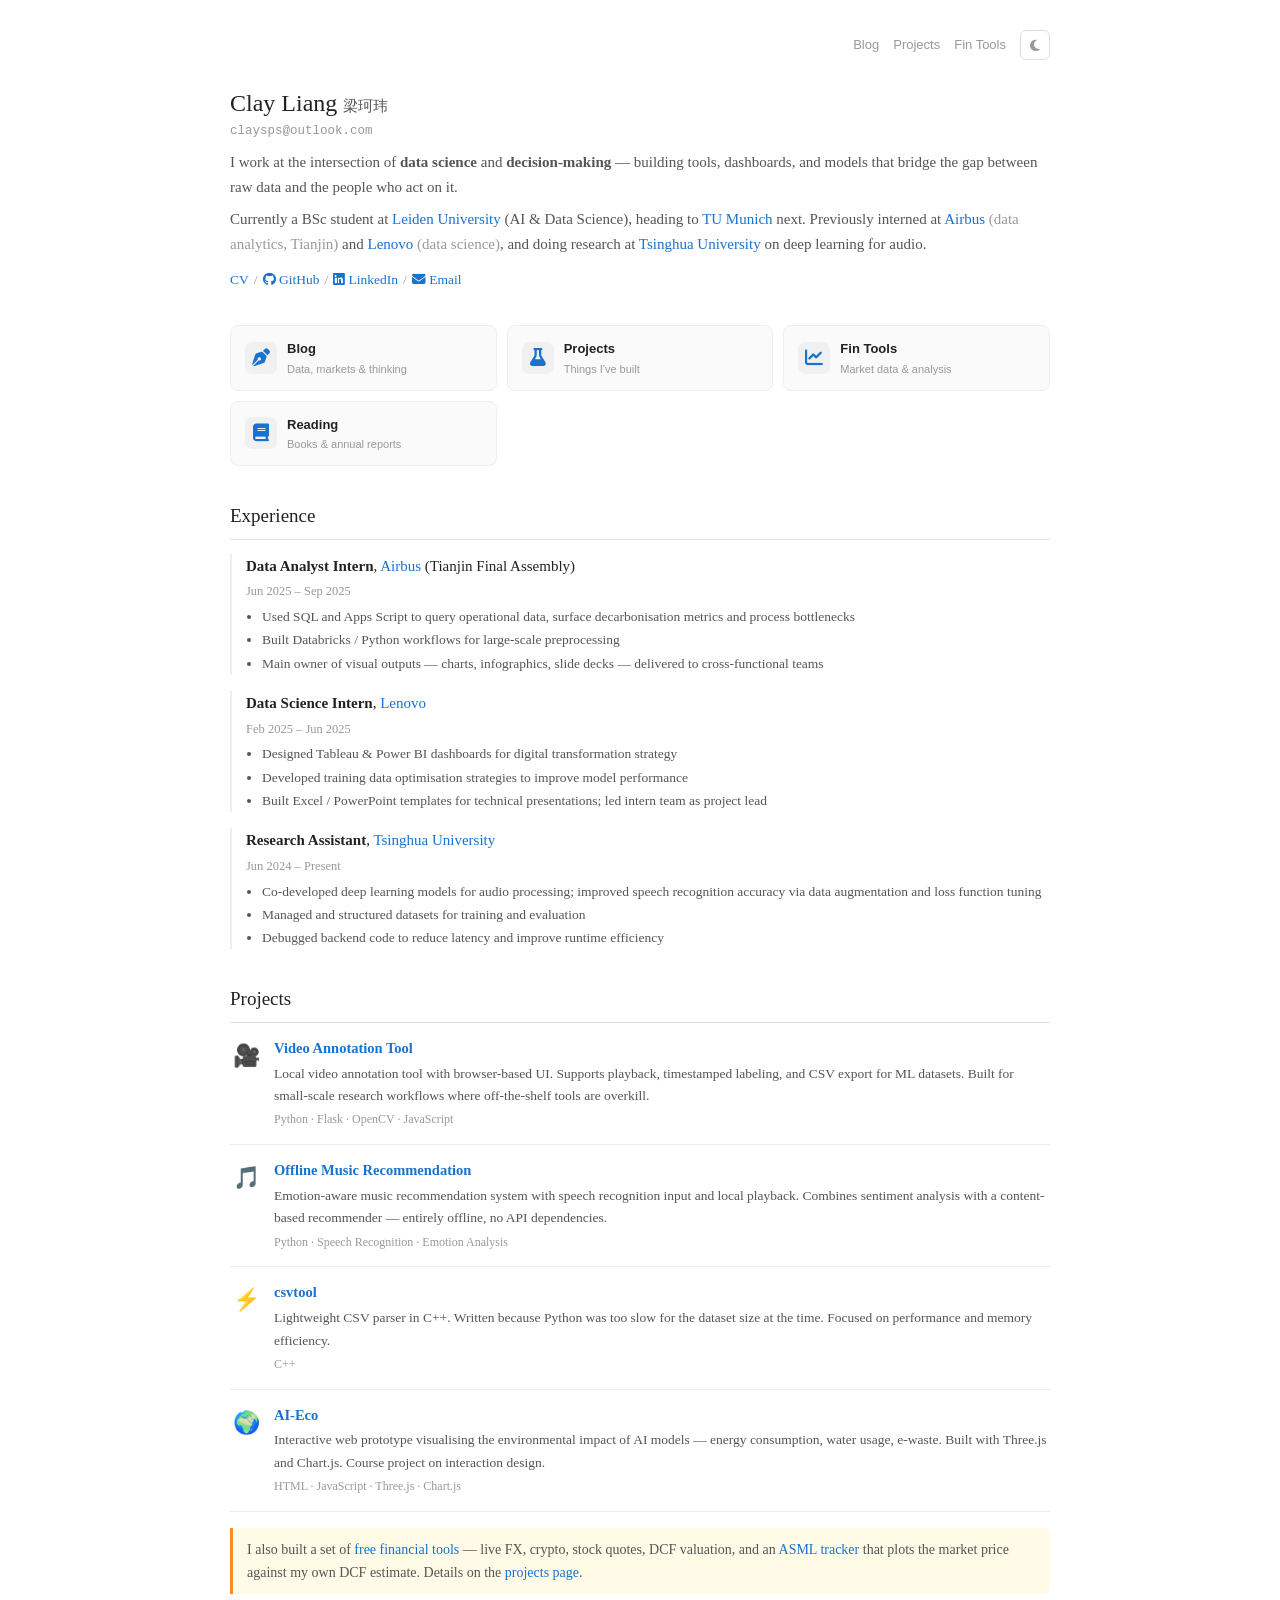
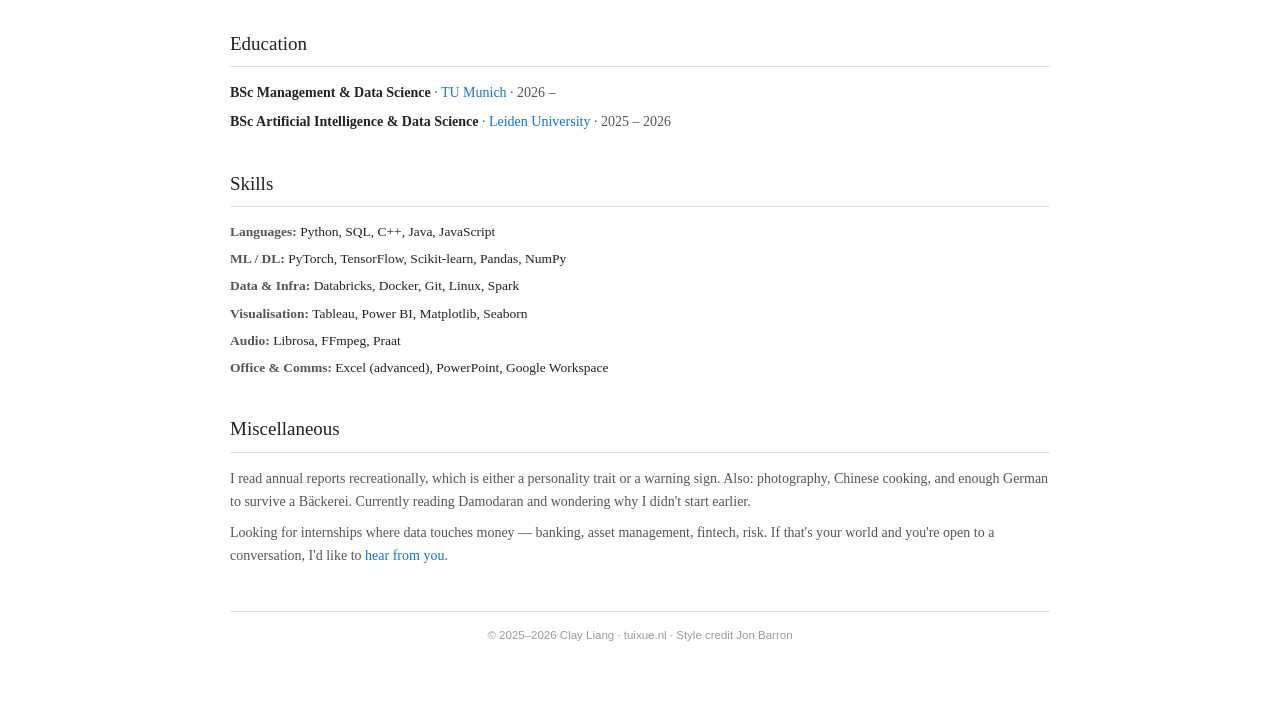
==== commit 739cc02b: "refactor: shared CSS/JS, OG tags, favicon, RSS, 404, fix blog order & education" ====
--- a/index.html
+++ b/index.html
@@ -1,1554 +1,275 @@
 <!DOCTYPE html>
 <html lang="en">
 <head>
-  <meta charset="UTF-8" />
-  <meta name="viewport" content="width=device-width, initial-scale=1.0" />
-  <meta name="description" content="Clay Liang - AI & Data Science Professional | Machine Learning Engineer | Portfolio">
-  <meta name="keywords" content="Clay Liang, AI, Data Science, Machine Learning, Deep Learning, Portfolio">
-  <title>Clay Liang — AI & Data Science Professional</title>
+  <meta charset="UTF-8">
+  <meta name="viewport" content="width=device-width, initial-scale=1.0">
+  <meta name="description" content="Clay Liang 梁珂玮 — Data Science, AI, and the gap between data and decisions.">
+
+  <!-- Open Graph -->
+  <meta property="og:title" content="Clay Liang">
+  <meta property="og:description" content="Data Science, AI, and the gap between data and decisions.">
+  <meta property="og:url" content="https://tuixue.nl/">
+  <meta property="og:type" content="website">
+  <meta property="og:site_name" content="Clay Liang">
+  <meta name="twitter:card" content="summary">
+  <meta name="twitter:title" content="Clay Liang">
+  <meta name="twitter:description" content="Data Science, AI, and the gap between data and decisions.">
+
+  <title>Clay Liang</title>
+  <link rel="icon" href="/assets/favicon.svg" type="image/svg+xml">
+  <link rel="preconnect" href="https://cdnjs.cloudflare.com" crossorigin>
+  <link rel="stylesheet" href="/assets/shared.css">
   <link rel="stylesheet" href="https://cdnjs.cloudflare.com/ajax/libs/font-awesome/6.5.0/css/all.min.css">
   <style>
-    :root {
-      --bg: #f8fafc;
-      --card-bg: #ffffff;
-      --text: #1a202c;
-      --text-light: #4a5568;
-      --primary: #3182ce;
-      --primary-dark: #2c5282;
-      --accent: #805ad5;
-      --success: #48bb78;
-      --warning: #ed8936;
-      --border: #e2e8f0;
-      --shadow: rgba(0, 0, 0, 0.1);
-      --gradient: linear-gradient(135deg, #667eea 0%, #764ba2 100%);
-    }
-
-    [data-theme='dark'] {
-      --bg: #0f1419;
-      --card-bg: #1a202c;
-      --text: #f7fafc;
-      --text-light: #cbd5e0;
-      --primary: #63b3ed;
-      --primary-dark: #4299e1;
-      --accent: #b794f4;
-      --success: #68d391;
-      --warning: #f6ad55;
-      --border: #2d3748;
-      --shadow: rgba(0, 0, 0, 0.5);
-      --gradient: linear-gradient(135deg, #667eea 0%, #9f7aea 100%);
-    }
-
-    * {
-      margin: 0;
-      padding: 0;
-      box-sizing: border-box;
-    }
-
-    body {
-      font-family: -apple-system, BlinkMacSystemFont, 'Segoe UI', Roboto, Oxygen, Ubuntu, Cantarell, sans-serif;
-      background: var(--bg);
+    /* ── page-specific: home ── */
+    .topbar { justify-content: flex-end; gap: 14px; margin-bottom: 28px; }
+    .topbar a { color: var(--text3); }
+    .topbar a:hover { color: var(--link-hover); }
+
+    .bio { margin-bottom: 32px; }
+    .bio-text .name { font-size: 24px; line-height: 1.3; }
+    .bio-text .name-cn {
+      font-family: 'PingFang SC', 'Microsoft YaHei', sans-serif;
+      font-size: 15px; color: var(--text2);
+    }
+    .bio-text .email {
+      font-family: 'Courier New', monospace;
+      font-size: 12.5px; color: var(--text3); margin-top: 2px;
+    }
+    .bio-text p { margin-top: 8px; color: var(--text2); }
+    .bio-text p em { color: var(--text3); font-style: normal; }
+    .bio-links {
+      margin-top: 12px; font-size: 13.5px;
+      display: flex; flex-wrap: wrap; gap: 4px 5px;
+    }
+    .bio-links .sep { color: var(--text3); user-select: none; }
+
+    .section { margin-top: 34px; }
+    .section h2 {
+      font-size: 19px; font-weight: normal;
+      padding-bottom: 7px; border-bottom: 1px solid var(--border);
+      margin-bottom: 14px;
+    }
+
+    .nav-grid {
+      display: grid;
+      grid-template-columns: repeat(auto-fill, minmax(200px, 1fr));
+      gap: 10px;
+    }
+    .nav-card {
+      display: flex; align-items: center; gap: 10px;
+      padding: 12px 14px; background: var(--card);
+      border: 1px solid var(--border-light); border-radius: 8px;
+      color: var(--text); transition: border-color 0.2s, box-shadow 0.2s;
+      text-decoration: none;
+      font-family: -apple-system, BlinkMacSystemFont, 'Segoe UI', sans-serif;
+    }
+    .nav-card:hover {
+      border-color: var(--link);
+      box-shadow: 0 2px 10px rgba(0,0,0,0.05);
       color: var(--text);
-      line-height: 1.6;
-      transition: all 0.3s ease;
-    }
-
-    /* Loading Screen */
-    .loader {
-      position: fixed;
-      top: 0;
-      left: 0;
-      width: 100%;
-      height: 100%;
-      background: var(--bg);
-      display: flex;
-      justify-content: center;
-      align-items: center;
-      z-index: 9999;
-      transition: opacity 0.5s;
-    }
-
-    .loader.hidden {
-      opacity: 0;
-      pointer-events: none;
-    }
-
-    .loader-spinner {
-      width: 50px;
-      height: 50px;
-      border: 3px solid var(--border);
-      border-top-color: var(--primary);
-      border-radius: 50%;
-      animation: spin 1s linear infinite;
-    }
-
-    @keyframes spin {
-      to { transform: rotate(360deg); }
-    }
-
-    /* Navigation */
-    nav {
-      position: fixed;
-      top: 0;
-      width: 100%;
-      background: rgba(255, 255, 255, 0.95);
-      backdrop-filter: blur(10px);
-      box-shadow: 0 2px 20px var(--shadow);
-      z-index: 1000;
-      transition: all 0.3s ease;
-    }
-
-    [data-theme='dark'] nav {
-      background: rgba(26, 32, 44, 0.95);
-    }
-
-    .nav-container {
-      max-width: 1200px;
-      margin: 0 auto;
-      display: flex;
-      justify-content: space-between;
-      align-items: center;
-      padding: 1rem 2rem;
-    }
-
-    .logo {
-      font-size: 1.5rem;
-      font-weight: bold;
-      background: var(--gradient);
-      -webkit-background-clip: text;
-      -webkit-text-fill-color: transparent;
-      background-clip: text;
-    }
-
-    .nav-links {
-      display: flex;
-      gap: 2rem;
-      align-items: center;
-    }
-
-    .nav-links a {
-      color: var(--text);
-      text-decoration: none;
-      font-weight: 500;
-      position: relative;
-      transition: color 0.3s;
-    }
-
-    .nav-links a::after {
-      content: '';
-      position: absolute;
-      bottom: -5px;
-      left: 0;
-      width: 0;
-      height: 2px;
-      background: var(--primary);
-      transition: width 0.3s;
-    }
-
-    .nav-links a:hover {
-      color: var(--primary);
-    }
-
-    .nav-links a:hover::after {
-      width: 100%;
-    }
-
-    .theme-toggle {
-      background: var(--primary);
-      border: none;
-      color: white;
-      border-radius: 50%;
-      width: 40px;
-      height: 40px;
-      cursor: pointer;
-      transition: all 0.3s;
-      display: flex;
-      align-items: center;
-      justify-content: center;
-      font-size: 1.2rem;
-    }
-
-    .theme-toggle:hover {
-      transform: rotate(180deg);
-      background: var(--primary-dark);
-    }
-
-    /* Mobile Menu */
-    .mobile-menu-toggle {
-      display: none;
-      flex-direction: column;
-      cursor: pointer;
-    }
-
-    .mobile-menu-toggle span {
-      width: 25px;
-      height: 3px;
-      background: var(--text);
-      margin: 3px 0;
-      transition: 0.3s;
-    }
-
-    /* Hero Section */
-    .hero {
-      min-height: 100vh;
-      display: flex;
-      align-items: center;
-      justify-content: center;
-      padding: 5rem 2rem 2rem;
-      background: var(--gradient);
-      position: relative;
-      overflow: hidden;
-    }
-
-    .hero::before {
-      content: '';
-      position: absolute;
-      top: 0;
-      left: 0;
-      right: 0;
-      bottom: 0;
-      background: url('data:image/svg+xml,<svg width="100" height="100" xmlns="http://www.w3.org/2000/svg"><defs><pattern id="grid" width="100" height="100" patternUnits="userSpaceOnUse"><path d="M 100 0 L 0 0 0 100" fill="none" stroke="rgba(255,255,255,0.1)" stroke-width="1"/></pattern></defs><rect width="100%" height="100%" fill="url(%23grid)"/></svg>');
-      opacity: 0.3;
-    }
-
-    .hero-content {
-      text-align: center;
-      color: white;
-      position: relative;
-      z-index: 1;
-      animation: fadeInUp 1s ease;
-    }
-
-    .profile-img {
-      width: 150px;
-      height: 150px;
-      border-radius: 50%;
-      border: 5px solid rgba(255, 255, 255, 0.3);
-      margin-bottom: 2rem;
-      background: linear-gradient(135deg, #667eea, #764ba2);
-      display: flex;
-      align-items: center;
-      justify-content: center;
-      font-size: 4rem;
-      color: white;
-      box-shadow: 0 20px 40px rgba(0, 0, 0, 0.3);
-      animation: float 3s ease-in-out infinite;
-      margin: 0 auto 2rem;
-    }
-
-    @keyframes float {
-      0%, 100% { transform: translateY(0); }
-      50% { transform: translateY(-10px); }
-    }
-
-    .hero h1 {
-      font-size: 3.5rem;
-      margin-bottom: 1rem;
-      font-weight: 700;
-    }
-
-    .hero .subtitle {
-      font-size: 1.5rem;
-      margin-bottom: 2rem;
-      opacity: 0.95;
-    }
-
-    .hero-buttons {
-      display: flex;
-      gap: 1rem;
-      justify-content: center;
-      flex-wrap: wrap;
-    }
-
-    .btn {
-      padding: 12px 30px;
-      border: none;
-      border-radius: 50px;
-      font-size: 1rem;
-      font-weight: 600;
-      cursor: pointer;
-      transition: all 0.3s;
-      text-decoration: none;
-      display: inline-flex;
-      align-items: center;
-      gap: 0.5rem;
-    }
-
-    .btn-primary {
-      background: white;
-      color: var(--primary);
-    }
-
-    .btn-primary:hover {
-      transform: translateY(-3px);
-      box-shadow: 0 10px 30px rgba(0, 0, 0, 0.3);
-    }
-
-    .btn-outline {
-      background: transparent;
-      color: white;
-      border: 2px solid white;
-    }
-
-    .btn-outline:hover {
-      background: white;
-      color: var(--primary);
-    }
-
-    /* Container */
-    .container {
-      max-width: 1200px;
-      margin: 0 auto;
-      padding: 4rem 2rem;
-    }
-
-    /* Sections */
-    .section {
-      margin-bottom: 5rem;
-      opacity: 0;
-      transform: translateY(30px);
-      transition: all 0.6s ease;
-    }
-
-    .section.visible {
-      opacity: 1;
-      transform: translateY(0);
-    }
-
-    .section-header {
-      text-align: center;
-      margin-bottom: 3rem;
-    }
-
-    .section-title {
-      font-size: 2.5rem;
-      font-weight: 700;
-      margin-bottom: 1rem;
-      position: relative;
-      display: inline-block;
-    }
-
-    .section-title::after {
-      content: '';
-      position: absolute;
-      bottom: -10px;
-      left: 50%;
-      transform: translateX(-50%);
-      width: 60px;
-      height: 4px;
-      background: var(--gradient);
-      border-radius: 2px;
-    }
-
-    .section-subtitle {
-      color: var(--text-light);
-      font-size: 1.1rem;
-    }
-
-    /* About Section */
-    .about-content {
-      display: grid;
-      grid-template-columns: 1fr 2fr;
-      gap: 3rem;
-      align-items: center;
-    }
-
-    .about-stats {
-      display: grid;
-      grid-template-columns: repeat(2, 1fr);
-      gap: 1.5rem;
-    }
-
-    .stat-card {
-      background: var(--card-bg);
-      padding: 1.5rem;
-      border-radius: 12px;
-      box-shadow: 0 5px 20px var(--shadow);
-      text-align: center;
-      transition: transform 0.3s;
-    }
-
-    .stat-card:hover {
-      transform: translateY(-5px);
-    }
-
-    .stat-number {
-      font-size: 2rem;
-      font-weight: bold;
-      color: var(--primary);
-    }
-
-    .stat-label {
-      color: var(--text-light);
-      margin-top: 0.5rem;
-    }
-
-    .about-text {
-      color: var(--text-light);
-      line-height: 1.8;
-    }
-
-    /* Experience Timeline */
-    .timeline {
-      position: relative;
-      padding: 2rem 0;
-    }
-
-    .timeline::before {
-      content: '';
-      position: absolute;
-      left: 50%;
-      top: 0;
-      bottom: 0;
-      width: 2px;
-      background: var(--border);
-    }
-
-    .timeline-item {
-      display: flex;
-      justify-content: center;
-      margin-bottom: 3rem;
-      position: relative;
-    }
-
-    .timeline-item:nth-child(odd) .timeline-content {
-      margin-right: auto;
-      margin-left: 0;
-    }
-
-    .timeline-item:nth-child(even) .timeline-content {
-      margin-left: auto;
-      margin-right: 0;
-    }
-
-    .timeline-dot {
-      position: absolute;
-      left: 50%;
-      transform: translateX(-50%);
-      width: 20px;
-      height: 20px;
-      background: var(--primary);
-      border-radius: 50%;
-      border: 4px solid var(--bg);
-      z-index: 1;
-    }
-
-    .timeline-content {
-      background: var(--card-bg);
-      padding: 2rem;
-      border-radius: 12px;
-      box-shadow: 0 5px 20px var(--shadow);
-      width: 45%;
-      position: relative;
-    }
-
-    .timeline-content h3 {
-      color: var(--primary);
-      margin-bottom: 0.5rem;
-    }
-
-    .timeline-content .company {
-      font-weight: 600;
-      margin-bottom: 0.5rem;
-    }
-
-    .timeline-content .date {
-      color: var(--text-light);
-      font-size: 0.9rem;
-      margin-bottom: 1rem;
-    }
-
-    .timeline-content ul {
-      padding-left: 1.2rem;
-      color: var(--text-light);
-    }
-
-    .timeline-content li {
-      margin-bottom: 0.5rem;
-    }
-
-    /* Skills Grid */
-    .skills-grid {
-      display: grid;
-      grid-template-columns: repeat(auto-fit, minmax(250px, 1fr));
-      gap: 2rem;
-    }
-
-    .skill-category {
-      background: var(--card-bg);
-      padding: 2rem;
-      border-radius: 12px;
-      box-shadow: 0 5px 20px var(--shadow);
-      transition: transform 0.3s;
-    }
-
-    .skill-category:hover {
-      transform: translateY(-5px);
-    }
-
-    .skill-category h3 {
-      color: var(--primary);
-      margin-bottom: 1.5rem;
-      display: flex;
-      align-items: center;
-      gap: 0.5rem;
-    }
-
-    .skill-tags {
-      display: flex;
-      flex-wrap: wrap;
-      gap: 0.5rem;
-    }
-
-    .skill-tag {
-      background: var(--primary);
-      background: var(--gradient);
-      color: white;
-      padding: 0.4rem 1rem;
-      border-radius: 20px;
-      font-size: 0.9rem;
-      transition: transform 0.3s;
-    }
-
-    .skill-tag:hover {
-      transform: scale(1.05);
-    }
-
-    /* Projects Grid */
-    .projects-grid {
-      display: grid;
-      grid-template-columns: repeat(auto-fit, minmax(350px, 1fr));
-      gap: 2rem;
-    }
-
-    .project-card {
-      background: var(--card-bg);
-      border-radius: 12px;
-      overflow: hidden;
-      box-shadow: 0 5px 20px var(--shadow);
-      transition: transform 0.3s;
-    }
-
-    .project-card:hover {
-      transform: translateY(-10px);
-    }
-
-    .project-header {
-      background: var(--gradient);
-      padding: 2rem;
-      color: white;
-    }
-
-    .project-icon {
-      font-size: 3rem;
-      margin-bottom: 1rem;
-    }
-
-    .project-body {
-      padding: 2rem;
-    }
-
-    .project-title {
-      font-size: 1.5rem;
-      margin-bottom: 1rem;
-      color: var(--text);
-    }
-
-    .project-description {
-      color: var(--text-light);
-      margin-bottom: 1.5rem;
-      line-height: 1.6;
-    }
-
-    .project-tech {
-      display: flex;
-      flex-wrap: wrap;
-      gap: 0.5rem;
-      margin-bottom: 1.5rem;
-    }
-
-    .tech-badge {
-      background: rgba(99, 179, 237, 0.1);
-      color: var(--primary);
-      padding: 0.3rem 0.8rem;
-      border-radius: 15px;
-      font-size: 0.85rem;
-      border: 1px solid var(--primary);
-    }
-
-    .project-links {
-      display: flex;
-      gap: 1rem;
-    }
-
-    .project-link {
-      color: var(--primary);
-      text-decoration: none;
-      display: flex;
-      align-items: center;
-      gap: 0.3rem;
-      font-weight: 500;
-      transition: color 0.3s;
-    }
-
-    .project-link:hover {
-      color: var(--primary-dark);
-    }
-
-    /* Achievements */
-    .achievements-grid {
-      display: grid;
-      grid-template-columns: repeat(auto-fit, minmax(300px, 1fr));
-      gap: 2rem;
-    }
-
-    .achievement-card {
-      background: var(--card-bg);
-      padding: 2rem;
-      border-radius: 12px;
-      box-shadow: 0 5px 20px var(--shadow);
-      text-align: center;
-      transition: transform 0.3s;
-    }
-
-    .achievement-card:hover {
-      transform: translateY(-5px);
-    }
-
-    .achievement-icon {
-      font-size: 3rem;
-      color: var(--warning);
-      margin-bottom: 1rem;
-    }
-
-    .achievement-title {
-      font-size: 1.2rem;
-      margin-bottom: 0.5rem;
-    }
-
-    .achievement-description {
-      color: var(--text-light);
-    }
-
-    /* Contact Section */
-    .contact-content {
-      display: grid;
-      grid-template-columns: 1fr 1fr;
-      gap: 3rem;
-      align-items: start;
-    }
-
-    .contact-info {
-      background: var(--card-bg);
-      padding: 2rem;
-      border-radius: 12px;
-      box-shadow: 0 5px 20px var(--shadow);
-    }
-
-    .contact-item {
-      display: flex;
-      align-items: center;
-      gap: 1rem;
-      margin-bottom: 1.5rem;
-      color: var(--text-light);
-    }
-
-    .contact-item i {
-      color: var(--primary);
-      font-size: 1.5rem;
-      width: 30px;
-    }
-
-    .contact-form {
-      background: var(--card-bg);
-      padding: 2rem;
-      border-radius: 12px;
-      box-shadow: 0 5px 20px var(--shadow);
-    }
-
-    .form-group {
-      margin-bottom: 1.5rem;
-    }
-
-    .form-group label {
-      display: block;
-      margin-bottom: 0.5rem;
-      color: var(--text);
-      font-weight: 500;
-    }
-
-    .form-group input,
-    .form-group textarea {
-      width: 100%;
-      padding: 0.8rem;
-      border: 1px solid var(--border);
-      border-radius: 8px;
-      background: var(--bg);
-      color: var(--text);
-      transition: border-color 0.3s;
-    }
-
-    .form-group input:focus,
-    .form-group textarea:focus {
-      outline: none;
-      border-color: var(--primary);
-    }
-
-    .form-group textarea {
-      resize: vertical;
-      min-height: 120px;
-    }
-
-    .btn-submit {
-      width: 100%;
-      background: var(--gradient);
-      color: white;
-      padding: 1rem;
-      border: none;
-      border-radius: 8px;
-      font-size: 1rem;
-      font-weight: 600;
-      cursor: pointer;
-      transition: transform 0.3s;
-    }
-
-    .btn-submit:hover {
-      transform: translateY(-2px);
-    }
-
-    /* Footer */
-    footer {
-      background: var(--card-bg);
-      padding: 3rem 0 2rem;
-      text-align: center;
-      border-top: 1px solid var(--border);
-    }
-
-    .social-links {
-      display: flex;
-      justify-content: center;
-      gap: 1.5rem;
-      margin-bottom: 2rem;
-    }
-
-    .social-link {
-      width: 45px;
-      height: 45px;
-      display: flex;
-      align-items: center;
-      justify-content: center;
-      background: var(--gradient);
-      color: white;
-      border-radius: 50%;
-      font-size: 1.3rem;
-      transition: transform 0.3s;
-    }
-
-    .social-link:hover {
-      transform: translateY(-5px);
-    }
-
-    /* Animations */
-    @keyframes fadeInUp {
-      from {
-        opacity: 0;
-        transform: translateY(30px);
-      }
-      to {
-        opacity: 1;
-        transform: translateY(0);
-      }
-    }
-
-    /* Responsive Design */
-    @media (max-width: 768px) {
-      .nav-links {
-        display: none;
-      }
-
-      .mobile-menu-toggle {
-        display: flex;
-      }
-
-      .hero h1 {
-        font-size: 2.5rem;
-      }
-
-      .hero .subtitle {
-        font-size: 1.2rem;
-      }
-
-      .about-content {
-        grid-template-columns: 1fr;
-      }
-
-      .timeline::before {
-        left: 30px;
-      }
-
-      .timeline-item {
-        justify-content: flex-start;
-        padding-left: 60px;
-      }
-
-      .timeline-dot {
-        left: 30px;
-      }
-
-      .timeline-content {
-        width: 100%;
-      }
-
-      .timeline-item:nth-child(odd) .timeline-content,
-      .timeline-item:nth-child(even) .timeline-content {
-        margin: 0;
-      }
-
-      .projects-grid,
-      .achievements-grid {
-        grid-template-columns: 1fr;
-      }
-
-      .contact-content {
-        grid-template-columns: 1fr;
-      }
-    }
-
-    /* Scroll Progress Bar */
-    .progress-bar {
-      position: fixed;
-      top: 0;
-      left: 0;
-      height: 3px;
-      background: var(--gradient);
-      z-index: 10000;
-      transition: width 0.3s;
-    }
-
-    /* Back to Top Button */
-    .back-to-top {
-      position: fixed;
-      bottom: 30px;
-      right: 30px;
-      width: 50px;
-      height: 50px;
-      background: var(--gradient);
-      color: white;
-      border-radius: 50%;
-      display: flex;
-      align-items: center;
-      justify-content: center;
-      font-size: 1.5rem;
-      cursor: pointer;
-      opacity: 0;
-      visibility: hidden;
-      transition: all 0.3s;
-      box-shadow: 0 5px 20px var(--shadow);
-    }
-
-    .back-to-top.visible {
-      opacity: 1;
-      visibility: visible;
-    }
-
-    .back-to-top:hover {
-      transform: translateY(-5px);
-    }
+    }
+    [data-theme="dark"] .nav-card:hover { box-shadow: 0 2px 10px rgba(0,0,0,0.3); }
+    .nav-card .ci {
+      font-size: 18px; width: 32px; height: 32px;
+      display: flex; align-items: center; justify-content: center;
+      flex-shrink: 0; background: var(--tag-bg); border-radius: 7px; color: var(--link);
+    }
+    .nav-card .cl { font-size: 13px; font-weight: 600; }
+    .nav-card .cd { font-size: 11px; color: var(--text3); }
+
+    .exp {
+      margin-bottom: 16px; padding-left: 14px;
+      border-left: 2px solid var(--border-light); transition: border-color 0.2s;
+    }
+    .exp:hover { border-left-color: var(--link); }
+    .exp .role { font-weight: bold; }
+    .exp .date { font-size: 12.5px; color: var(--text3); }
+    .exp .det { font-size: 13.5px; color: var(--text2); margin-top: 3px; }
+    .exp .det ul { padding-left: 16px; margin: 2px 0 0; }
+    .exp .det li { margin-bottom: 1px; }
+
+    .proj {
+      display: flex; gap: 12px; margin-bottom: 14px;
+      padding-bottom: 14px; border-bottom: 1px solid var(--border-light);
+    }
+    .proj:last-child { border-bottom: none; padding-bottom: 0; }
+    .proj-icon { font-size: 22px; width: 32px; text-align: center; flex-shrink: 0; padding-top: 1px; }
+    .proj .pt { font-weight: bold; font-size: 14.5px; }
+    .proj .pd { font-size: 13.5px; color: var(--text2); margin-top: 2px; }
+    .proj .ptech { font-size: 12px; color: var(--text3); margin-top: 3px; }
+
+    .skill-row { margin-bottom: 5px; font-size: 13.5px; }
+    .skill-row .label { font-weight: bold; color: var(--text2); }
+
+    .edu { font-size: 14px; color: var(--text2); margin-bottom: 6px; }
+    .edu strong { color: var(--text); font-weight: bold; }
   </style>
 </head>
 <body>
-  <!-- Loading Screen -->
-  <div class="loader">
-    <div class="loader-spinner"></div>
-  </div>
-
-  <!-- Progress Bar -->
-  <div class="progress-bar"></div>
-
-  <!-- Navigation -->
-  <nav>
-    <div class="nav-container">
-      <div class="logo">Clay Liang</div>
-      <div class="nav-links">
-        <a href="#home">Home</a>
-        <a href="#about">About</a>
-        <a href="#experience">Experience</a>
-        <a href="#projects">Projects</a>
-        <a href="#skills">Skills</a>
-        <a href="#achievements">Achievements</a>
-        <a href="#contact">Contact</a>
-        <button class="theme-toggle" id="themeToggle">
-          <i class="fas fa-moon"></i>
-        </button>
-      </div>
-      <div class="mobile-menu-toggle">
-        <span></span>
-        <span></span>
-        <span></span>
-      </div>
-    </div>
-  </nav>
-
-  <!-- Hero Section -->
-  <section class="hero" id="home">
-    <div class="hero-content">
-      <div class="profile-img">C</div>
-      <h1>Clay Liang</h1>
-      <p class="subtitle">AI & Data Science Professional</p>
-      <div class="hero-buttons">
-        <a href="#contact" class="btn btn-primary">
-          <i class="fas fa-envelope"></i> Get In Touch
-        </a>
-        <a href="https://github.com/Clayins131" target="_blank" class="btn btn-outline">
-          <i class="fab fa-github"></i> View GitHub
-        </a>
-      </div>
-    </div>
-  </section>
-
-  <!-- About Section -->
-  <section class="container section" id="about">
-    <div class="section-header">
-      <h2 class="section-title">About Me</h2>
-      <p class="section-subtitle">Passionate about building intelligent systems that make a difference</p>
-    </div>
-    <div class="about-content">
-      <div class="about-stats">
-        <div class="stat-card">
-          <div class="stat-number">3+</div>
-          <div class="stat-label">Years Experience</div>
-        </div>
-        <div class="stat-card">
-          <div class="stat-number">10+</div>
-          <div class="stat-label">Projects Completed</div>
-        </div>
-        <div class="stat-card">
-          <div class="stat-number">92%</div>
-          <div class="stat-label">Model Accuracy</div>
-        </div>
-        <div class="stat-card">
-          <div class="stat-number">2</div>
-          <div class="stat-label">Universities</div>
-        </div>
-      </div>
-      <div class="about-text">
-        <p>
-          I'm a dedicated AI and Data Science professional currently pursuing my Bachelor's degree across two prestigious institutions: Leiden University and Tianjin Normal University. With hands-on experience at industry leaders like Airbus and Lenovo, I specialize in developing cutting-edge machine learning solutions.
-        </p>
-        <br>
-        <p>
-          My passion lies in leveraging artificial intelligence to solve complex real-world problems. From developing deep learning models for speech recognition at Tsinghua University to optimizing data pipelines at Airbus, I bring a unique blend of academic rigor and practical experience to every project.
-        </p>
-        <br>
-        <p>
-          Currently, I'm focused on Large Language Models, MLOps, and cloud-based AI solutions. I believe in the power of data-driven decision making and am committed to building scalable, efficient AI systems that drive business value.
-        </p>
-      </div>
-    </div>
-  </section>
-
-  <!-- Experience Section -->
-  <section class="container section" id="experience">
-    <div class="section-header">
-      <h2 class="section-title">Professional Experience</h2>
-      <p class="section-subtitle">Building AI solutions at leading companies</p>
-    </div>
-    <div class="timeline">
-      <div class="timeline-item">
-        <div class="timeline-dot"></div>
-        <div class="timeline-content">
-          <h3>Data Analyst Intern</h3>
-          <div class="company">Airbus - Tianjin, China</div>
-          <div class="date">June 2025 - Present</div>
-          <ul>
-            <li>Analyzed operational data to develop decarbonization metrics for sustainability initiatives</li>
-            <li>Designed and implemented Databricks pipelines processing 10TB+ aviation datasets</li>
-            <li>Created interactive dashboards for executive decision-making using Power BI</li>
-            <li>Reduced data processing time by 40% through pipeline optimization</li>
-            <li>Collaborated with cross-functional teams to identify optimization opportunities</li>
-          </ul>
-        </div>
-      </div>
-      
-      <div class="timeline-item">
-        <div class="timeline-dot"></div>
-        <div class="timeline-content">
-          <h3>Data Science Intern</h3>
-          <div class="company">Lenovo - Tianjin, China</div>
-          <div class="date">February 2025 - June 2025</div>
-          <ul>
-            <li>Designed comprehensive dashboards in Tableau and Power BI for supply chain optimization</li>
-            <li>Developed data optimization strategies improving query performance by 25%</li>
-            <li>Led team of 5 interns in implementing automated reporting systems</li>
-            <li>Conducted statistical analysis on customer behavior patterns</li>
-            <li>Presented insights to senior management influencing key business decisions</li>
-          </ul>
-        </div>
-      </div>
-      
-      <div class="timeline-item">
-        <div class="timeline-dot"></div>
-        <div class="timeline-content">
-          <h3>Research Assistant</h3>
-          <div class="company">Tsinghua University - Remote</div>
-          <div class="date">2024 - 2025</div>
-          <ul>
-            <li>Developed deep learning models for audio/speech recognition achieving 92% accuracy</li>
-            <li>Improved model performance by 15% through advanced loss function tuning</li>
-            <li>Optimized backend runtime reducing inference time by 30%</li>
-            <li>Built interactive visual dashboards for model performance monitoring</li>
-            <li>Published research findings in university technical reports</li>
-          </ul>
-        </div>
-      </div>
-    </div>
-  </section>
-
-  <!-- Projects Section -->
-  <section class="container section" id="projects">
-    <div class="section-header">
-      <h2 class="section-title">Featured Projects</h2>
-      <p class="section-subtitle">Innovative solutions powered by AI</p>
-    </div>
-    <div class="projects-grid">
-      <div class="project-card">
-        <div class="project-header">
-          <div class="project-icon">🎥</div>
-        </div>
-        <div class="project-body">
-          <h3 class="project-title">Video Annotator Tool</h3>
-          <p class="project-description">
-            Flask-based web application for efficient video labeling and annotation. Features frame-by-frame navigation, multi-class labeling, and batch processing capabilities. Used by 20+ researchers for creating ML training datasets.
-          </p>
-          <div class="project-tech">
-            <span class="tech-badge">Python</span>
-            <span class="tech-badge">Flask</span>
-            <span class="tech-badge">OpenCV</span>
-            <span class="tech-badge">JavaScript</span>
-            <span class="tech-badge">SQLite</span>
-          </div>
-          <div class="project-links">
-            <a href="https://github.com/Clayins131" target="_blank" class="project-link">
-              <i class="fab fa-github"></i> View Code
-            </a>
-            <a href="#" class="project-link">
-              <i class="fas fa-external-link-alt"></i> Live Demo
-            </a>
-          </div>
-        </div>
-      </div>
-
-      <div class="project-card">
-        <div class="project-header">
-          <div class="project-icon">🎤</div>
-        </div>
-        <div class="project-body">
-          <h3 class="project-title">Speech Recognition System</h3>
-          <p class="project-description">
-            End-to-end speech recognition system using Transformer architecture. Achieved 89% word error rate on custom dataset with real-time transcription and streaming capability.
-          </p>
-          <div class="project-tech">
-            <span class="tech-badge">PyTorch</span>
-            <span class="tech-badge">Whisper</span>
-            <span class="tech-badge">ONNX</span>
-            <span class="tech-badge">FastAPI</span>
-            <span class="tech-badge">Docker</span>
-          </div>
-          <div class="project-links">
-            <a href="https://github.com/Clayins131" target="_blank" class="project-link">
-              <i class="fab fa-github"></i> View Code
-            </a>
-            <a href="#" class="project-link">
-              <i class="fas fa-file-alt"></i> Documentation
-            </a>
-          </div>
-        </div>
-      </div>
-
-      <div class="project-card">
-        <div class="project-header">
-          <div class="project-icon">⚙️</div>
-        </div>
-        <div class="project-body">
-          <h3 class="project-title">Predictive Maintenance Dashboard</h3>
-          <p class="project-description">
-            ML-powered dashboard for industrial equipment maintenance prediction. Reduced unplanned downtime by 35% in pilot implementation. Won first place in University AI Hackathon 2024.
-          </p>
-          <div class="project-tech">
-            <span class="tech-badge">Python</span>
-            <span class="tech-badge">Scikit-learn</span>
-            <span class="tech-badge">Streamlit</span>
-            <span class="tech-badge">PostgreSQL</span>
-            <span class="tech-badge">XGBoost</span>
-          </div>
-          <div class="project-links">
-            <a href="https://github.com/Clayins131" target="_blank" class="project-link">
-              <i class="fab fa-github"></i> View Code
-            </a>
-            <a href="#" class="project-link">
-              <i class="fas fa-trophy"></i> Award
-            </a>
-          </div>
-        </div>
-      </div>
-
-      <div class="project-card">
-        <div class="project-header">
-          <div class="project-icon">📊</div>
-        </div>
-        <div class="project-body">
-          <h3 class="project-title">Customer Behavior Analytics</h3>
-          <p class="project-description">
-            Comprehensive analytics platform for understanding customer behavior patterns. Implemented clustering algorithms and predictive models to improve customer retention by 20%.
-          </p>
-          <div class="project-tech">
-            <span class="tech-badge">Python</span>
-            <span class="tech-badge">Pandas</span>
-            <span class="tech-badge">Plotly</span>
-            <span class="tech-badge">Apache Spark</span>
-            <span class="tech-badge">AWS</span>
-          </div>
-          <div class="project-links">
-            <a href="https://github.com/Clayins131" target="_blank" class="project-link">
-              <i class="fab fa-github"></i> View Code
-            </a>
-          </div>
-        </div>
-      </div>
-
-      <div class="project-card">
-        <div class="project-header">
-          <div class="project-icon">🤖</div>
-        </div>
-        <div class="project-body">
-          <h3 class="project-title">LLM Fine-tuning Framework</h3>
-          <p class="project-description">
-            Developed a framework for fine-tuning large language models on custom datasets. Includes automatic prompt engineering and evaluation metrics.
-          </p>
-          <div class="project-tech">
-            <span class="tech-badge">Transformers</span>
-            <span class="tech-badge">PyTorch</span>
-            <span class="tech-badge">Hugging Face</span>
-            <span class="tech-badge">PEFT</span>
-            <span class="tech-badge">Gradio</span>
-          </div>
-          <div class="project-links">
-            <a href="https://github.com/Clayins131" target="_blank" class="project-link">
-              <i class="fab fa-github"></i> View Code
-            </a>
-          </div>
-        </div>
-      </div>
-
-      <div class="project-card">
-        <div class="project-header">
-          <div class="project-icon">☁️</div>
-        </div>
-        <div class="project-body">
-          <h3 class="project-title">Cloud ML Pipeline</h3>
-          <p class="project-description">
-            Scalable machine learning pipeline on AWS for automated model training, evaluation, and deployment. Handles 1M+ predictions daily with sub-100ms latency.
-          </p>
-          <div class="project-tech">
-            <span class="tech-badge">AWS SageMaker</span>
-            <span class="tech-badge">Lambda</span>
-            <span class="tech-badge">S3</span>
-            <span class="tech-badge">Docker</span>
-            <span class="tech-badge">Kubernetes</span>
-          </div>
-          <div class="project-links">
-            <a href="https://github.com/Clayins131" target="_blank" class="project-link">
-              <i class="fab fa-github"></i> View Code
-            </a>
-            <a href="#" class="project-link">
-              <i class="fas fa-chart-line"></i> Metrics
-            </a>
-          </div>
-        </div>
-      </div>
-    </div>
-  </section>
-
-  <!-- Skills Section -->
-  <section class="container section" id="skills">
-    <div class="section-header">
-      <h2 class="section-title">Technical Skills</h2>
-      <p class="section-subtitle">Technologies I work with</p>
-    </div>
-    <div class="skills-grid">
-      <div class="skill-category">
-        <h3><i class="fas fa-code"></i> Programming Languages</h3>
-        <div class="skill-tags">
-          <span class="skill-tag">Python</span>
-          <span class="skill-tag">SQL</span>
-          <span class="skill-tag">Java</span>
-          <span class="skill-tag">C++</span>
-          <span class="skill-tag">JavaScript</span>
-          <span class="skill-tag">R</span>
-        </div>
-      </div>
-
-      <div class="skill-category">
-        <h3><i class="fas fa-brain"></i> ML/DL Frameworks</h3>
-        <div class="skill-tags">
-          <span class="skill-tag">PyTorch</span>
-          <span class="skill-tag">TensorFlow</span>
-          <span class="skill-tag">Scikit-learn</span>
-          <span class="skill-tag">Keras</span>
-          <span class="skill-tag">Hugging Face</span>
-          <span class="skill-tag">XGBoost</span>
-        </div>
-      </div>
-
-      <div class="skill-category">
-        <h3><i class="fas fa-database"></i> Data Tools</h3>
-        <div class="skill-tags">
-          <span class="skill-tag">Databricks</span>
-          <span class="skill-tag">Apache Spark</span>
-          <span class="skill-tag">Pandas</span>
-          <span class="skill-tag">NumPy</span>
-          <span class="skill-tag">Docker</span>
-          <span class="skill-tag">Git</span>
-        </div>
-      </div>
-
-      <div class="skill-category">
-        <h3><i class="fas fa-chart-bar"></i> Visualization</h3>
-        <div class="skill-tags">
-          <span class="skill-tag">Tableau</span>
-          <span class="skill-tag">Power BI</span>
-          <span class="skill-tag">Matplotlib</span>
-          <span class="skill-tag">Seaborn</span>
-          <span class="skill-tag">Plotly</span>
-          <span class="skill-tag">D3.js</span>
-        </div>
-      </div>
-
-      <div class="skill-category">
-        <h3><i class="fas fa-cloud"></i> Cloud Platforms</h3>
-        <div class="skill-tags">
-          <span class="skill-tag">AWS</span>
-          <span class="skill-tag">Google Cloud</span>
-          <span class="skill-tag">Azure</span>
-          <span class="skill-tag">SageMaker</span>
-          <span class="skill-tag">Lambda</span>
-          <span class="skill-tag">EC2</span>
-        </div>
-      </div>
-
-      <div class="skill-category">
-        <h3><i class="fas fa-server"></i> Databases</h3>
-        <div class="skill-tags">
-          <span class="skill-tag">PostgreSQL</span>
-          <span class="skill-tag">MySQL</span>
-          <span class="skill-tag">MongoDB</span>
-          <span class="skill-tag">Redis</span>
-          <span class="skill-tag">Elasticsearch</span>
-          <span class="skill-tag">SQLite</span>
-        </div>
-      </div>
-    </div>
-  </section>
-
-  <!-- Achievements Section -->
-  <section class="container section" id="achievements">
-    <div class="section-header">
-      <h2 class="section-title">Achievements & Certifications</h2>
-      <p class="section-subtitle">Recognition and continuous learning</p>
-    </div>
-    <div class="achievements-grid">
-      <div class="achievement-card">
-        <div class="achievement-icon">🏆</div>
-        <h3 class="achievement-title">1st Place - AI Hackathon</h3>
-        <p class="achievement-description">University AI Hackathon 2024 - Predictive Maintenance Solution</p>
-      </div>
-      
-      <div class="achievement-card">
-        <div class="achievement-icon">📜</div>
-        <h3 class="achievement-title">AWS ML Specialty</h3>
-        <p class="achievement-description">AWS Certified Machine Learning - Specialty (In Progress)</p>
-      </div>
-      
-      <div class="achievement-card">
-        <div class="achievement-icon">🎓</div>
-        <h3 class="achievement-title">Deep Learning Specialization</h3>
-        <p class="achievement-description">Coursera - Andrew Ng's Deep Learning Course</p>
-      </div>
-      
-      <div class="achievement-card">
-        <div class="achievement-icon">📊</div>
-        <h3 class="achievement-title">Google Data Analytics</h3>
-        <p class="achievement-description">Google Data Analytics Professional Certificate</p>
-      </div>
-      
-      <div class="achievement-card">
-        <div class="achievement-icon">🏅</div>
-        <h3 class="achievement-title">Top 10% Kaggle</h3>
-        <p class="achievement-description">House Prices Prediction Competition</p>
-      </div>
-      
-      <div class="achievement-card">
-        <div class="achievement-icon">☁️</div>
-        <h3 class="achievement-title">Azure Fundamentals</h3>
-        <p class="achievement-description">Microsoft Azure Fundamentals (AZ-900)</p>
-      </div>
-    </div>
-  </section>
-
-  <!-- Contact Section -->
-  <section class="container section" id="contact">
-    <div class="section-header">
-      <h2 class="section-title">Get In Touch</h2>
-      <p class="section-subtitle">Let's discuss how we can work together</p>
-    </div>
-    <div class="contact-content">
-      <div class="contact-info">
-        <h3>Contact Information</h3>
-        <div class="contact-item">
-          <i class="fas fa-envelope"></i>
-          <a href="mailto:claysps@outlook.com">claysps@outlook.com</a>
-        </div>
-        <div class="contact-item">
-          <i class="fas fa-map-marker-alt"></i>
-          <span>Leiden, South Netherlands</span>
-        </div>
-        <div class="contact-item">
-          <i class="fab fa-linkedin"></i>
-          <a href="https://linkedin.com/in/clayins131" target="_blank">linkedin.com/in/clayins131</a>
-        </div>
-        <div class="contact-item">
-          <i class="fab fa-github"></i>
-          <a href="https://github.com/Clayins131" target="_blank">github.com/Clayins131</a>
-        </div>
-      </div>
-      
-      <div class="contact-form">
-        <h3>Send Message</h3>
-        <form id="contactForm">
-          <div class="form-group">
-            <label for="name">Your Name</label>
-            <input type="text" id="name" name="name" required>
-          </div>
-          <div class="form-group">
-            <label for="email">Your Email</label>
-            <input type="email" id="email" name="email" required>
-          </div>
-          <div class="form-group">
-            <label for="message">Message</label>
-            <textarea id="message" name="message" required></textarea>
-          </div>
-          <button type="submit" class="btn-submit">Send Message</button>
-        </form>
-      </div>
-    </div>
-  </section>
-
-  <!-- Footer -->
-  <footer>
-    <div class="social-links">
-      <a href="mailto:claysps@outlook.com" class="social-link">
-        <i class="fas fa-envelope"></i>
-      </a>
-      <a href="https://linkedin.com/in/clayins131" target="_blank" class="social-link">
-        <i class="fab fa-linkedin"></i>
-      </a>
-      <a href="https://github.com/Clayins131" target="_blank" class="social-link">
-        <i class="fab fa-github"></i>
-      </a>
-      <a href="#" class="social-link">
-        <i class="fab fa-twitter"></i>
-      </a>
-    </div>
-    <p>&copy; 2025 Clay Liang. All rights reserved.</p>
-    <p>Built with passion using HTML, CSS & JavaScript</p>
-  </footer>
-
-  <!-- Back to Top Button -->
-  <div class="back-to-top" id="backToTop">
-    <i class="fas fa-arrow-up"></i>
-  </div>
-
-  <script>
-    // Remove loader after page loads
-    window.addEventListener('load', () => {
-      setTimeout(() => {
-        document.querySelector('.loader').classList.add('hidden');
-      }, 500);
-    });
-
-    // Theme Toggle
-    const themeToggle = document.getElementById('themeToggle');
-    const body = document.body;
-    
-    // Check for saved theme preference
-    const savedTheme = localStorage.getItem('theme');
-    if (savedTheme) {
-      body.setAttribute('data-theme', savedTheme);
-      updateThemeIcon(savedTheme);
-    }
-    
-    themeToggle.addEventListener('click', () => {
-      const currentTheme = body.getAttribute('data-theme');
-      const newTheme = currentTheme === 'dark' ? 'light' : 'dark';
-      body.setAttribute('data-theme', newTheme);
-      localStorage.setItem('theme', newTheme);
-      updateThemeIcon(newTheme);
-    });
-    
-    function updateThemeIcon(theme) {
-      const icon = themeToggle.querySelector('i');
-      icon.className = theme === 'dark' ? 'fas fa-sun' : 'fas fa-moon';
-    }
-
-    // Smooth Scrolling for Navigation Links
-    document.querySelectorAll('a[href^="#"]').forEach(anchor => {
-      anchor.addEventListener('click', function (e) {
-        e.preventDefault();
-        const target = document.querySelector(this.getAttribute('href'));
-        if (target) {
-          target.scrollIntoView({
-            behavior: 'smooth',
-            block: 'start'
-          });
-        }
-      });
-    });
-
-    // Scroll Progress Bar
-    const progressBar = document.querySelector('.progress-bar');
-    
-    window.addEventListener('scroll', () => {
-      const winScroll = document.body.scrollTop || document.documentElement.scrollTop;
-      const height = document.documentElement.scrollHeight - document.documentElement.clientHeight;
-      const scrolled = (winScroll / height) * 100;
-      progressBar.style.width = scrolled + '%';
-    });
-
-    // Section Animation on Scroll
-    const sections = document.querySelectorAll('.section');
-    
-    const observerOptions = {
-      threshold: 0.1,
-      rootMargin: '0px 0px -50px 0px'
-    };
-    
-    const observer = new IntersectionObserver((entries) => {
-      entries.forEach(entry => {
-        if (entry.isIntersecting) {
-          entry.target.classList.add('visible');
-        }
-      });
-    }, observerOptions);
-    
-    sections.forEach(section => {
-      observer.observe(section);
-    });
-
-    // Back to Top Button
-    const backToTop = document.getElementById('backToTop');
-    
-    window.addEventListener('scroll', () => {
-      if (window.scrollY > 500) {
-        backToTop.classList.add('visible');
-      } else {
-        backToTop.classList.remove('visible');
-      }
-    });
-    
-    backToTop.addEventListener('click', () => {
-      window.scrollTo({
-        top: 0,
-        behavior: 'smooth'
-      });
-    });
-
-    // Contact Form Handler
-    const contactForm = document.getElementById('contactForm');
-    
-    contactForm.addEventListener('submit', (e) => {
-      e.preventDefault();
-      
-      // Get form data
-      const formData = new FormData(contactForm);
-      const data = Object.fromEntries(formData);
-      
-      // Here you would typically send the data to a server
-      console.log('Form submitted:', data);
-      
-      // Show success message
-      alert('Thank you for your message! I will get back to you soon.');
-      
-      // Reset form
-      contactForm.reset();
-    });
-
-    // Mobile Menu Toggle
-    const mobileMenuToggle = document.querySelector('.mobile-menu-toggle');
-    const navLinks = document.querySelector('.nav-links');
-    
-    mobileMenuToggle.addEventListener('click', () => {
-      navLinks.classList.toggle('active');
-      mobileMenuToggle.classList.toggle('active');
-    });
-
-    // Typing Effect for Hero Title
-    const heroTitle = document.querySelector('.hero h1');
-    const text = heroTitle.textContent;
-    heroTitle.textContent = '';
-    let index = 0;
-    
-    function typeText() {
-      if (index < text.length) {
-        heroTitle.textContent += text.charAt(index);
-        index++;
-        setTimeout(typeText, 100);
-      }
-    }
-    
-    // Start typing effect after loader is hidden
-    setTimeout(typeText, 1000);
-
-    // Add hover effect to project cards
-    const projectCards = document.querySelectorAll('.project-card');
-    
-    projectCards.forEach(card => {
-      card.addEventListener('mouseenter', () => {
-        card.style.transform = 'translateY(-15px) rotateX(5deg)';
-      });
-      
-      card.addEventListener('mouseleave', () => {
-        card.style.transform = 'translateY(0) rotateX(0)';
-      });
-    });
-
-    // Parallax Effect for Hero Section
-    window.addEventListener('scroll', () => {
-      const scrolled = window.pageYOffset;
-      const hero = document.querySelector('.hero');
-      hero.style.transform = `translateY(${scrolled * 0.5}px)`;
-    });
-
-    // Active Navigation Link Highlighting
-    window.addEventListener('scroll', () => {
-      let current = '';
-      const sections = document.querySelectorAll('section[id]');
-      
-      sections.forEach(section => {
-        const sectionTop = section.offsetTop;
-        const sectionHeight = section.clientHeight;
-        
-        if (scrollY >= (sectionTop - 200)) {
-          current = section.getAttribute('id');
-        }
-      });
-      
-      const navLinks = document.querySelectorAll('.nav-links a');
-      navLinks.forEach(link => {
-        link.classList.remove('active');
-        if (link.getAttribute('href').slice(1) === current) {
-          link.classList.add('active');
-        }
-      });
-    });
-  </script>
+
+<div class="wrap">
+
+  <div class="topbar">
+    <a href="/blog/">Blog</a>
+    <a href="/projects/">Projects</a>
+    <a href="/fintools/">Fin Tools</a>
+    <button class="theme-btn" id="themeBtn" aria-label="Toggle dark mode"><i class="fas fa-moon"></i></button>
+  </div>
+
+  <div class="bio">
+    <div class="bio-text">
+      <div class="name">Clay Liang <span class="name-cn">梁珂玮</span></div>
+      <div class="email">claysps@outlook.com</div>
+      <p>
+        I work at the intersection of <strong>data science</strong> and <strong>decision-making</strong> — building tools, dashboards, and models that bridge the gap between raw data and the people who act on it.
+      </p>
+      <p>
+        Currently a BSc student at <a href="https://www.universiteitleiden.nl/en">Leiden University</a> (AI &amp; Data Science), heading to <a href="https://www.tum.de/en/">TU Munich</a> next.
+        Previously interned at <a href="https://www.airbus.com/">Airbus</a> <em>(data analytics, Tianjin)</em> and <a href="https://www.lenovo.com/">Lenovo</a> <em>(data science)</em>, and doing research at <a href="https://www.tsinghua.edu.cn/">Tsinghua University</a> on deep learning for audio.
+      </p>
+      <div class="bio-links">
+        <a href="/CV.pdf">CV</a> <span class="sep">/</span>
+        <a href="https://github.com/Clayins131"><i class="fab fa-github"></i> GitHub</a>
+        <span class="sep">/</span>
+        <a href="https://www.linkedin.com/in/clay-coulson-a4a11a27b"><i class="fab fa-linkedin"></i> LinkedIn</a>
+        <span class="sep">/</span>
+        <a href="mailto:claysps@outlook.com"><i class="fas fa-envelope"></i> Email</a>
+      </div>
+    </div>
+  </div>
+
+  <div class="section">
+    <div class="nav-grid">
+      <a class="nav-card" href="/blog/">
+        <div class="ci"><i class="fas fa-pen-nib"></i></div>
+        <div><div class="cl">Blog</div><div class="cd">Data, markets &amp; thinking</div></div>
+      </a>
+      <a class="nav-card" href="/projects/">
+        <div class="ci"><i class="fas fa-flask"></i></div>
+        <div><div class="cl">Projects</div><div class="cd">Things I've built</div></div>
+      </a>
+      <a class="nav-card" href="/fintools/">
+        <div class="ci"><i class="fas fa-chart-line"></i></div>
+        <div><div class="cl">Fin Tools</div><div class="cd">Market data &amp; analysis</div></div>
+      </a>
+      <a class="nav-card" href="/reading/">
+        <div class="ci"><i class="fas fa-book"></i></div>
+        <div><div class="cl">Reading</div><div class="cd">Books &amp; annual reports</div></div>
+      </a>
+    </div>
+  </div>
+
+  <div class="section" id="experience">
+    <h2>Experience</h2>
+    <div class="exp">
+      <span class="role">Data Analyst Intern</span>,
+      <a href="https://www.airbus.com/">Airbus</a> (Tianjin Final Assembly)
+      <br><span class="date">Jun 2025 – Sep 2025</span>
+      <div class="det"><ul>
+        <li>Used SQL and Apps Script to query operational data, surface decarbonisation metrics and process bottlenecks</li>
+        <li>Built Databricks / Python workflows for large-scale preprocessing</li>
+        <li>Main owner of visual outputs — charts, infographics, slide decks — delivered to cross-functional teams</li>
+      </ul></div>
+    </div>
+    <div class="exp">
+      <span class="role">Data Science Intern</span>,
+      <a href="https://www.lenovo.com/">Lenovo</a>
+      <br><span class="date">Feb 2025 – Jun 2025</span>
+      <div class="det"><ul>
+        <li>Designed Tableau &amp; Power BI dashboards for digital transformation strategy</li>
+        <li>Developed training data optimisation strategies to improve model performance</li>
+        <li>Built Excel / PowerPoint templates for technical presentations; led intern team as project lead</li>
+      </ul></div>
+    </div>
+    <div class="exp">
+      <span class="role">Research Assistant</span>,
+      <a href="https://www.tsinghua.edu.cn/">Tsinghua University</a>
+      <br><span class="date">Jun 2024 – Present</span>
+      <div class="det"><ul>
+        <li>Co-developed deep learning models for audio processing; improved speech recognition accuracy via data augmentation and loss function tuning</li>
+        <li>Managed and structured datasets for training and evaluation</li>
+        <li>Debugged backend code to reduce latency and improve runtime efficiency</li>
+      </ul></div>
+    </div>
+  </div>
+
+  <div class="section" id="projects">
+    <h2>Projects</h2>
+    <div class="proj">
+      <div class="proj-icon">🎥</div>
+      <div>
+        <div class="pt"><a href="https://github.com/Clayins131/video-annotator">Video Annotation Tool</a></div>
+        <div class="pd">Local video annotation tool with browser-based UI. Supports playback, timestamped labeling, and CSV export for ML datasets. Built for small-scale research workflows where off-the-shelf tools are overkill.</div>
+        <div class="ptech">Python · Flask · OpenCV · JavaScript</div>
+      </div>
+    </div>
+    <div class="proj">
+      <div class="proj-icon">🎵</div>
+      <div>
+        <div class="pt"><a href="https://github.com/Clayins131/Offline-Music-Recommendation-System">Offline Music Recommendation</a></div>
+        <div class="pd">Emotion-aware music recommendation system with speech recognition input and local playback. Combines sentiment analysis with a content-based recommender — entirely offline, no API dependencies.</div>
+        <div class="ptech">Python · Speech Recognition · Emotion Analysis</div>
+      </div>
+    </div>
+    <div class="proj">
+      <div class="proj-icon">⚡</div>
+      <div>
+        <div class="pt"><a href="https://github.com/Clayins131/csvtool">csvtool</a></div>
+        <div class="pd">Lightweight CSV parser in C++. Written because Python was too slow for the dataset size at the time. Focused on performance and memory efficiency.</div>
+        <div class="ptech">C++</div>
+      </div>
+    </div>
+    <div class="proj">
+      <div class="proj-icon">🌍</div>
+      <div>
+        <div class="pt"><a href="https://github.com/Clayins131/AI-Eco">AI-Eco</a></div>
+        <div class="pd">Interactive web prototype visualising the environmental impact of AI models — energy consumption, water usage, e-waste. Built with Three.js and Chart.js. Course project on interaction design.</div>
+        <div class="ptech">HTML · JavaScript · Three.js · Chart.js</div>
+      </div>
+    </div>
+    <div class="aside">
+      I also built a set of <a href="/fintools/">free financial tools</a> — live FX, crypto, stock quotes, DCF valuation, and an <a href="/fintools/asml.html">ASML tracker</a> that plots the market price against my own DCF estimate. Details on the <a href="/projects/">projects page</a>.
+    </div>
+  </div>
+
+  <div class="section" id="education">
+    <h2>Education</h2>
+    <div class="edu">
+      <strong>BSc Management &amp; Data Science</strong> · <a href="https://www.tum.de/en/">TU Munich</a> · 2026 –
+    </div>
+    <div class="edu">
+      <strong>BSc Artificial Intelligence &amp; Data Science</strong> · <a href="https://www.universiteitleiden.nl/en">Leiden University</a> · 2025 – 2026
+    </div>
+  </div>
+
+  <div class="section">
+    <h2>Skills</h2>
+    <div class="skill-row"><span class="label">Languages:</span> Python, SQL, C++, Java, JavaScript</div>
+    <div class="skill-row"><span class="label">ML / DL:</span> PyTorch, TensorFlow, Scikit-learn, Pandas, NumPy</div>
+    <div class="skill-row"><span class="label">Data &amp; Infra:</span> Databricks, Docker, Git, Linux, Spark</div>
+    <div class="skill-row"><span class="label">Visualisation:</span> Tableau, Power BI, Matplotlib, Seaborn</div>
+    <div class="skill-row"><span class="label">Audio:</span> Librosa, FFmpeg, Praat</div>
+    <div class="skill-row"><span class="label">Office &amp; Comms:</span> Excel (advanced), PowerPoint, Google Workspace</div>
+  </div>
+
+  <div class="section">
+    <h2>Miscellaneous</h2>
+    <p style="font-size:14px; color:var(--text2);">
+      I read annual reports recreationally, which is either a personality trait or a warning sign. Also: photography, Chinese cooking, and enough German to survive a Bäckerei. Currently reading Damodaran and wondering why I didn't start earlier.
+    </p>
+    <p style="font-size:14px; color:var(--text2); margin-top:8px;">
+      Looking for internships where data touches money — banking, asset management, fintech, risk. If that's your world and you're open to a conversation, I'd like to <a href="mailto:claysps@outlook.com">hear from you</a>.
+    </p>
+  </div>
+
+  <div class="footer">
+    &copy; 2025–2026 Clay Liang &middot; <a href="https://tuixue.nl">tuixue.nl</a>
+    &middot; Style credit <a href="https://jonbarron.info/">Jon Barron</a>
+  </div>
+
+</div>
+
+<script src="/assets/theme.js"></script>
 </body>
 </html>
--- a/assets/shared.css
+++ b/assets/shared.css
@@ -0,0 +1,135 @@
+/* ── shared.css — tuixue.nl ── */
+
+/* ── tokens ── */
+:root {
+  --bg: #ffffff;
+  --text: #222;
+  --text2: #555;
+  --text3: #999;
+  --link: #1772d0;
+  --link-hover: #f09228;
+  --border: #ddd;
+  --border-light: #eee;
+  --card: #fafafa;
+  --tag-bg: #f0f0f0;
+  --highlight: #fffbe6;
+  --green: #16a34a;
+  --red: #dc2626;
+  --tip: #f0f7ff;
+  --tipb: #c4ddf5;
+  --code-bg: #f5f5f5;
+}
+[data-theme="dark"] {
+  --bg: #111;
+  --text: #ddd;
+  --text2: #aaa;
+  --text3: #666;
+  --link: #6db3f2;
+  --link-hover: #f09228;
+  --border: #333;
+  --border-light: #222;
+  --card: #1a1a1a;
+  --tag-bg: #252525;
+  --highlight: #1a1800;
+  --green: #4ade80;
+  --red: #f87171;
+  --tip: #131c25;
+  --tipb: #1e3a5f;
+  --code-bg: #1a1a1a;
+}
+
+/* ── reset ── */
+*, *::before, *::after { margin: 0; padding: 0; box-sizing: border-box; }
+html { scroll-behavior: smooth; }
+
+body {
+  font-family: Georgia, 'Times New Roman', serif;
+  font-size: 15px;
+  line-height: 1.65;
+  color: var(--text);
+  background: var(--bg);
+  transition: background 0.3s, color 0.3s;
+  padding: 30px 20px 60px;
+}
+
+a { color: var(--link); text-decoration: none; }
+a:hover { color: var(--link-hover); }
+::selection { background: var(--link); color: #fff; }
+
+.wrap { max-width: 820px; margin: 0 auto; }
+
+/* ── topbar ── */
+.topbar {
+  display: flex;
+  justify-content: space-between;
+  align-items: center;
+  margin-bottom: 36px;
+  font-size: 13px;
+  font-family: -apple-system, BlinkMacSystemFont, 'Segoe UI', sans-serif;
+}
+.topbar .back { color: var(--text2); }
+.topbar .back:hover { color: var(--link-hover); }
+.topbar-right {
+  display: flex; gap: 14px; align-items: center;
+}
+.topbar-right a { color: var(--text3); }
+.topbar-right a:hover { color: var(--link-hover); }
+
+/* ── theme toggle ── */
+.theme-btn {
+  background: none;
+  border: 1px solid var(--border);
+  color: var(--text3);
+  border-radius: 6px;
+  width: 30px; height: 30px;
+  cursor: pointer;
+  display: flex; align-items: center; justify-content: center;
+  font-size: 13px;
+  transition: 0.2s;
+}
+.theme-btn:hover { border-color: var(--link); color: var(--link); }
+
+/* ── tags ── */
+.tag {
+  font-family: -apple-system, sans-serif;
+  font-size: 11px; font-weight: 600;
+  background: var(--tag-bg); color: var(--text3);
+  padding: 2px 8px; border-radius: 4px;
+}
+
+/* ── footer ── */
+.footer {
+  margin-top: 44px; padding-top: 14px;
+  border-top: 1px solid var(--border);
+  font-size: 11.5px; color: var(--text3); text-align: center;
+  font-family: -apple-system, sans-serif;
+}
+.footer a { color: var(--text3); }
+
+/* ── aside / quote block ── */
+.aside {
+  background: var(--highlight);
+  border-left: 3px solid var(--link-hover);
+  padding: 10px 14px;
+  margin: 16px 0;
+  font-size: 14px;
+  color: var(--text2);
+  border-radius: 0 6px 6px 0;
+}
+.aside em { font-style: italic; }
+
+/* ── info box ── */
+.ex {
+  background: var(--tip);
+  border: 1px solid var(--tipb);
+  border-radius: 8px;
+  padding: 12px 14px;
+  margin: 10px 0 16px;
+  font-size: 13px;
+  color: var(--text2);
+  line-height: 1.6;
+  font-family: -apple-system, sans-serif;
+}
+.ex summary { cursor: pointer; font-weight: 600; color: var(--link); font-size: 13px; }
+.ex summary:hover { color: var(--link-hover); }
+.ex p { margin-top: 8px; }
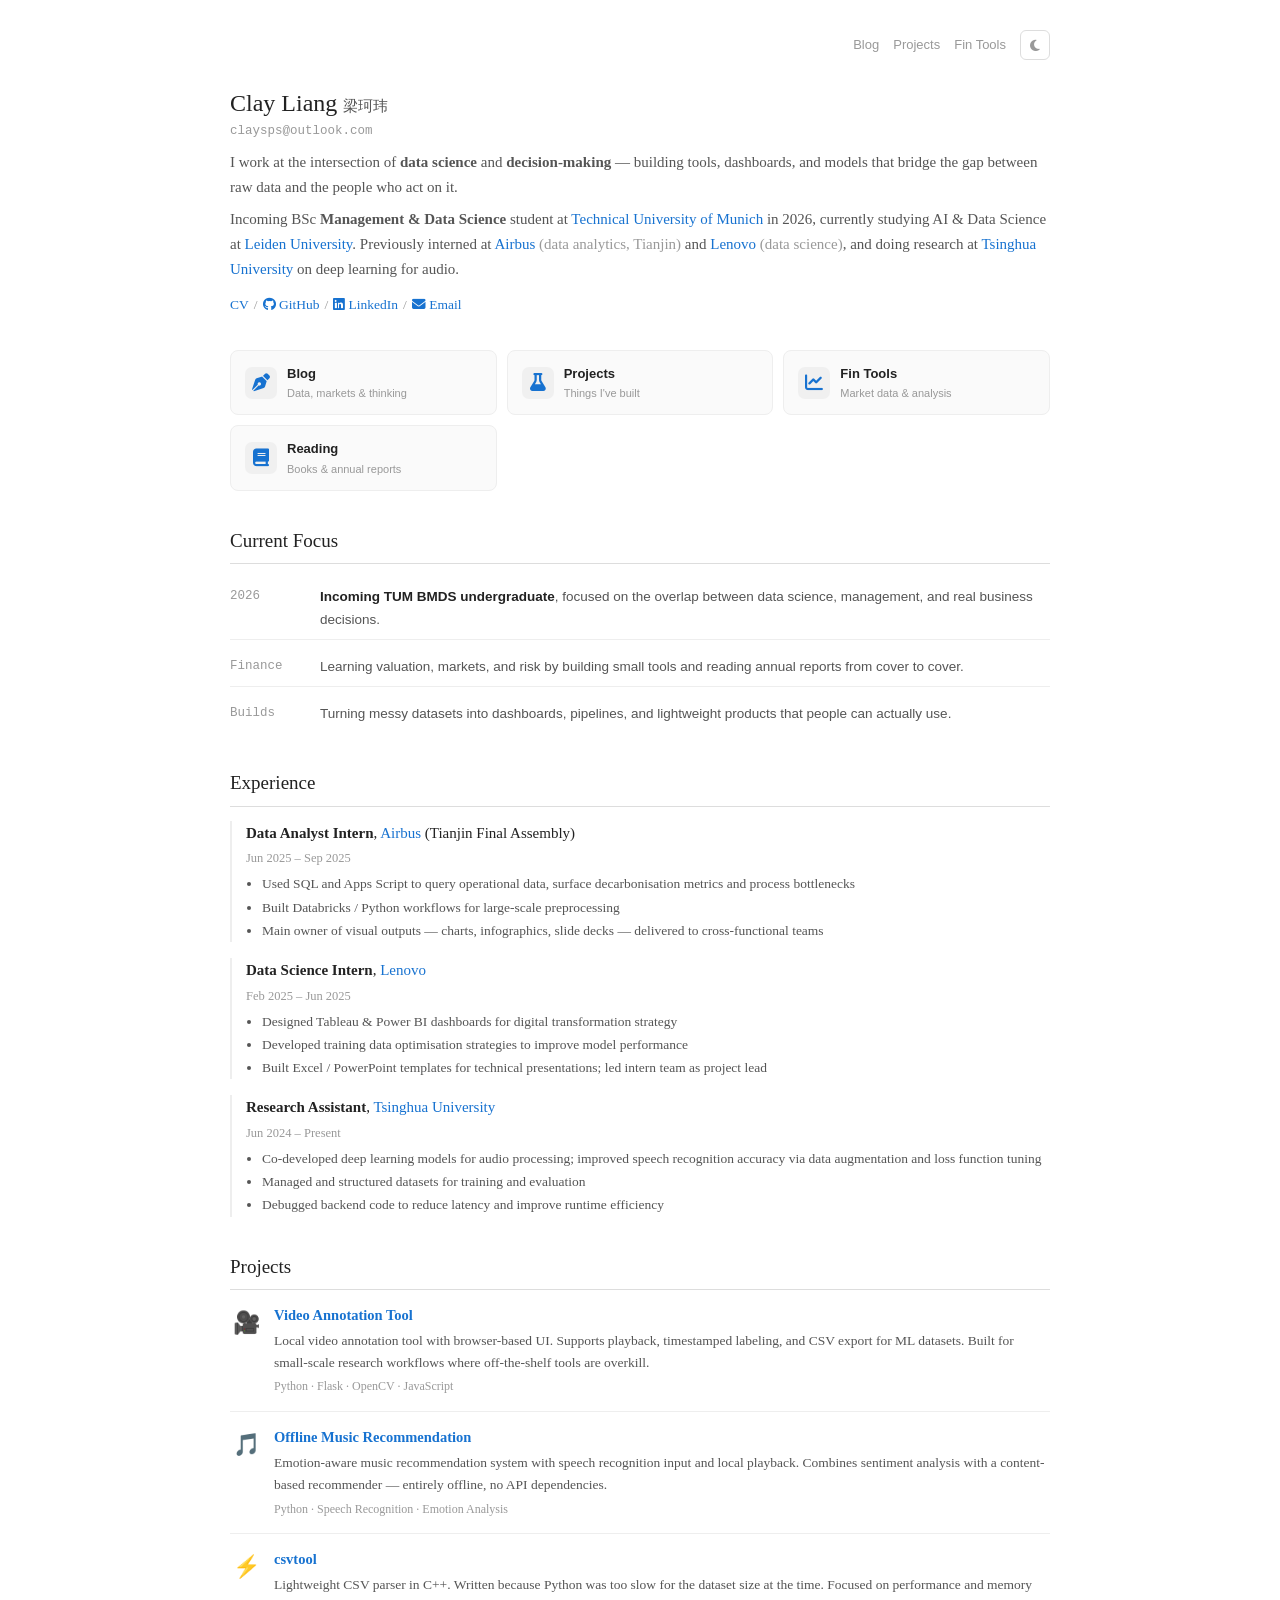
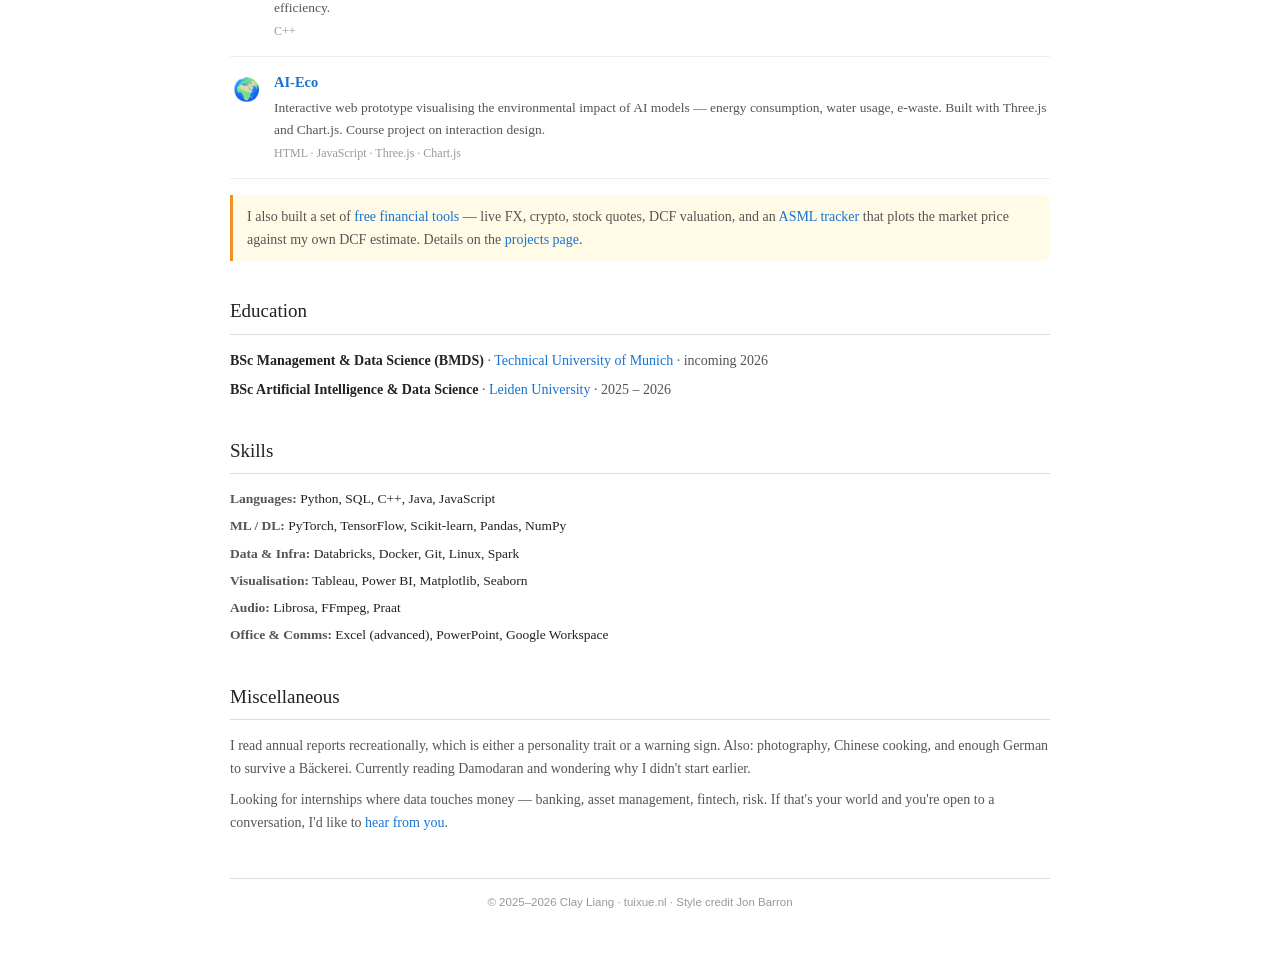
==== commit 3d539eec: "Polish personal site and finance tools" ====
--- a/index.html
+++ b/index.html
@@ -3,17 +3,19 @@
 <head>
   <meta charset="UTF-8">
   <meta name="viewport" content="width=device-width, initial-scale=1.0">
-  <meta name="description" content="Clay Liang 梁珂玮 — Data Science, AI, and the gap between data and decisions.">
+  <meta name="description" content="Clay Liang 梁珂玮 — Incoming TUM BMDS undergraduate working at the intersection of data science, AI, finance, and decisions.">
+  <script src="/assets/site-boot.js"></script>
 
   <!-- Open Graph -->
   <meta property="og:title" content="Clay Liang">
-  <meta property="og:description" content="Data Science, AI, and the gap between data and decisions.">
+  <meta property="og:description" content="Incoming TUM BMDS undergraduate working at the intersection of data science, AI, finance, and decisions.">
   <meta property="og:url" content="https://tuixue.nl/">
   <meta property="og:type" content="website">
   <meta property="og:site_name" content="Clay Liang">
   <meta name="twitter:card" content="summary">
   <meta name="twitter:title" content="Clay Liang">
-  <meta name="twitter:description" content="Data Science, AI, and the gap between data and decisions.">
+  <meta name="twitter:description" content="Incoming TUM BMDS undergraduate working at the intersection of data science, AI, finance, and decisions.">
+  <link rel="canonical" href="https://tuixue.nl/">
 
   <title>Clay Liang</title>
   <link rel="icon" href="/assets/favicon.svg" type="image/svg+xml">
@@ -104,11 +106,69 @@
 
     .edu { font-size: 14px; color: var(--text2); margin-bottom: 6px; }
     .edu strong { color: var(--text); font-weight: bold; }
+
+    .focus-list {
+      display: grid;
+      gap: 8px;
+      font-family: -apple-system, BlinkMacSystemFont, 'Segoe UI', sans-serif;
+      font-size: 13.5px;
+    }
+    .focus-item {
+      display: grid;
+      grid-template-columns: 78px 1fr;
+      gap: 12px;
+      padding: 8px 0;
+      border-bottom: 1px solid var(--border-light);
+    }
+    .focus-item:last-child { border-bottom: none; }
+    .focus-item .k {
+      color: var(--text3);
+      font-family: 'Courier New', monospace;
+      font-size: 12.5px;
+    }
+    .focus-item .v { color: var(--text2); }
+    .focus-item strong { color: var(--text); }
+
+    @media (max-width: 560px) {
+      .focus-item { grid-template-columns: 1fr; gap: 2px; }
+    }
   </style>
+  <script type="application/ld+json">
+  {
+    "@context": "https://schema.org",
+    "@type": "Person",
+    "name": "Clay Liang",
+    "alternateName": "梁珂玮",
+    "url": "https://tuixue.nl/",
+    "email": "mailto:claysps@outlook.com",
+    "sameAs": [
+      "https://github.com/Clayins131",
+      "https://www.linkedin.com/in/clay-coulson-a4a11a27b"
+    ],
+    "affiliation": [
+      {
+        "@type": "CollegeOrUniversity",
+        "name": "Technical University of Munich"
+      },
+      {
+        "@type": "CollegeOrUniversity",
+        "name": "Leiden University"
+      }
+    ],
+    "knowsAbout": [
+      "Data Science",
+      "Artificial Intelligence",
+      "Financial Technology",
+      "Data Visualization",
+      "Decision-Making"
+    ]
+  }
+  </script>
 </head>
 <body>
 
-<div class="wrap">
+<a class="skip-link" href="#main">Skip to content</a>
+<div class="wrap" id="main">
 
   <div class="topbar">
     <a href="/blog/">Blog</a>
@@ -125,7 +185,7 @@
         I work at the intersection of <strong>data science</strong> and <strong>decision-making</strong> — building tools, dashboards, and models that bridge the gap between raw data and the people who act on it.
       </p>
       <p>
-        Currently a BSc student at <a href="https://www.universiteitleiden.nl/en">Leiden University</a> (AI &amp; Data Science), heading to <a href="https://www.tum.de/en/">TU Munich</a> next.
+        Incoming BSc <strong>Management &amp; Data Science</strong> student at <a href="https://www.tum.de/en/">Technical University of Munich</a> in 2026, currently studying AI &amp; Data Science at <a href="https://www.universiteitleiden.nl/en">Leiden University</a>.
         Previously interned at <a href="https://www.airbus.com/">Airbus</a> <em>(data analytics, Tianjin)</em> and <a href="https://www.lenovo.com/">Lenovo</a> <em>(data science)</em>, and doing research at <a href="https://www.tsinghua.edu.cn/">Tsinghua University</a> on deep learning for audio.
       </p>
       <div class="bio-links">
@@ -160,6 +220,24 @@
     </div>
   </div>
 
+  <div class="section" id="focus">
+    <h2>Current Focus</h2>
+    <div class="focus-list">
+      <div class="focus-item">
+        <div class="k">2026</div>
+        <div class="v"><strong>Incoming TUM BMDS undergraduate</strong>, focused on the overlap between data science, management, and real business decisions.</div>
+      </div>
+      <div class="focus-item">
+        <div class="k">Finance</div>
+        <div class="v">Learning valuation, markets, and risk by building small tools and reading annual reports from cover to cover.</div>
+      </div>
+      <div class="focus-item">
+        <div class="k">Builds</div>
+        <div class="v">Turning messy datasets into dashboards, pipelines, and lightweight products that people can actually use.</div>
+      </div>
+    </div>
+  </div>
+
   <div class="section" id="experience">
     <h2>Experience</h2>
     <div class="exp">
@@ -236,7 +314,7 @@
   <div class="section" id="education">
     <h2>Education</h2>
     <div class="edu">
-      <strong>BSc Management &amp; Data Science</strong> · <a href="https://www.tum.de/en/">TU Munich</a> · 2026 –
+      <strong>BSc Management &amp; Data Science (BMDS)</strong> · <a href="https://www.tum.de/en/">Technical University of Munich</a> · incoming 2026
     </div>
     <div class="edu">
       <strong>BSc Artificial Intelligence &amp; Data Science</strong> · <a href="https://www.universiteitleiden.nl/en">Leiden University</a> · 2025 – 2026
--- a/assets/shared.css
+++ b/assets/shared.css
@@ -18,6 +18,7 @@
   --tip: #f0f7ff;
   --tipb: #c4ddf5;
   --code-bg: #f5f5f5;
+  color-scheme: light;
 }
 [data-theme="dark"] {
   --bg: #111;
@@ -36,6 +37,7 @@
   --tip: #131c25;
   --tipb: #1e3a5f;
   --code-bg: #1a1a1a;
+  color-scheme: dark;
 }
 
 /* ── reset ── */
@@ -55,6 +57,31 @@
 a { color: var(--link); text-decoration: none; }
 a:hover { color: var(--link-hover); }
 ::selection { background: var(--link); color: #fff; }
+
+a:focus-visible,
+button:focus-visible,
+input:focus-visible,
+select:focus-visible,
+summary:focus-visible {
+  outline: 2px solid var(--link);
+  outline-offset: 3px;
+}
+
+.skip-link {
+  position: absolute;
+  left: 16px;
+  top: -48px;
+  z-index: 1000;
+  padding: 8px 12px;
+  background: var(--bg);
+  border: 1px solid var(--link);
+  border-radius: 6px;
+  color: var(--link);
+  font-family: -apple-system, BlinkMacSystemFont, 'Segoe UI', sans-serif;
+  font-size: 13px;
+  transition: top 0.2s;
+}
+.skip-link:focus { top: 12px; }
 
 .wrap { max-width: 820px; margin: 0 auto; }
 
@@ -133,3 +160,9 @@
 .ex summary { cursor: pointer; font-weight: 600; color: var(--link); font-size: 13px; }
 .ex summary:hover { color: var(--link-hover); }
 .ex p { margin-top: 8px; }
+
+@media (max-width: 560px) {
+  body { padding: 24px 16px 48px; }
+  .topbar { gap: 12px; flex-wrap: wrap; }
+  .topbar-right { gap: 10px; }
+}
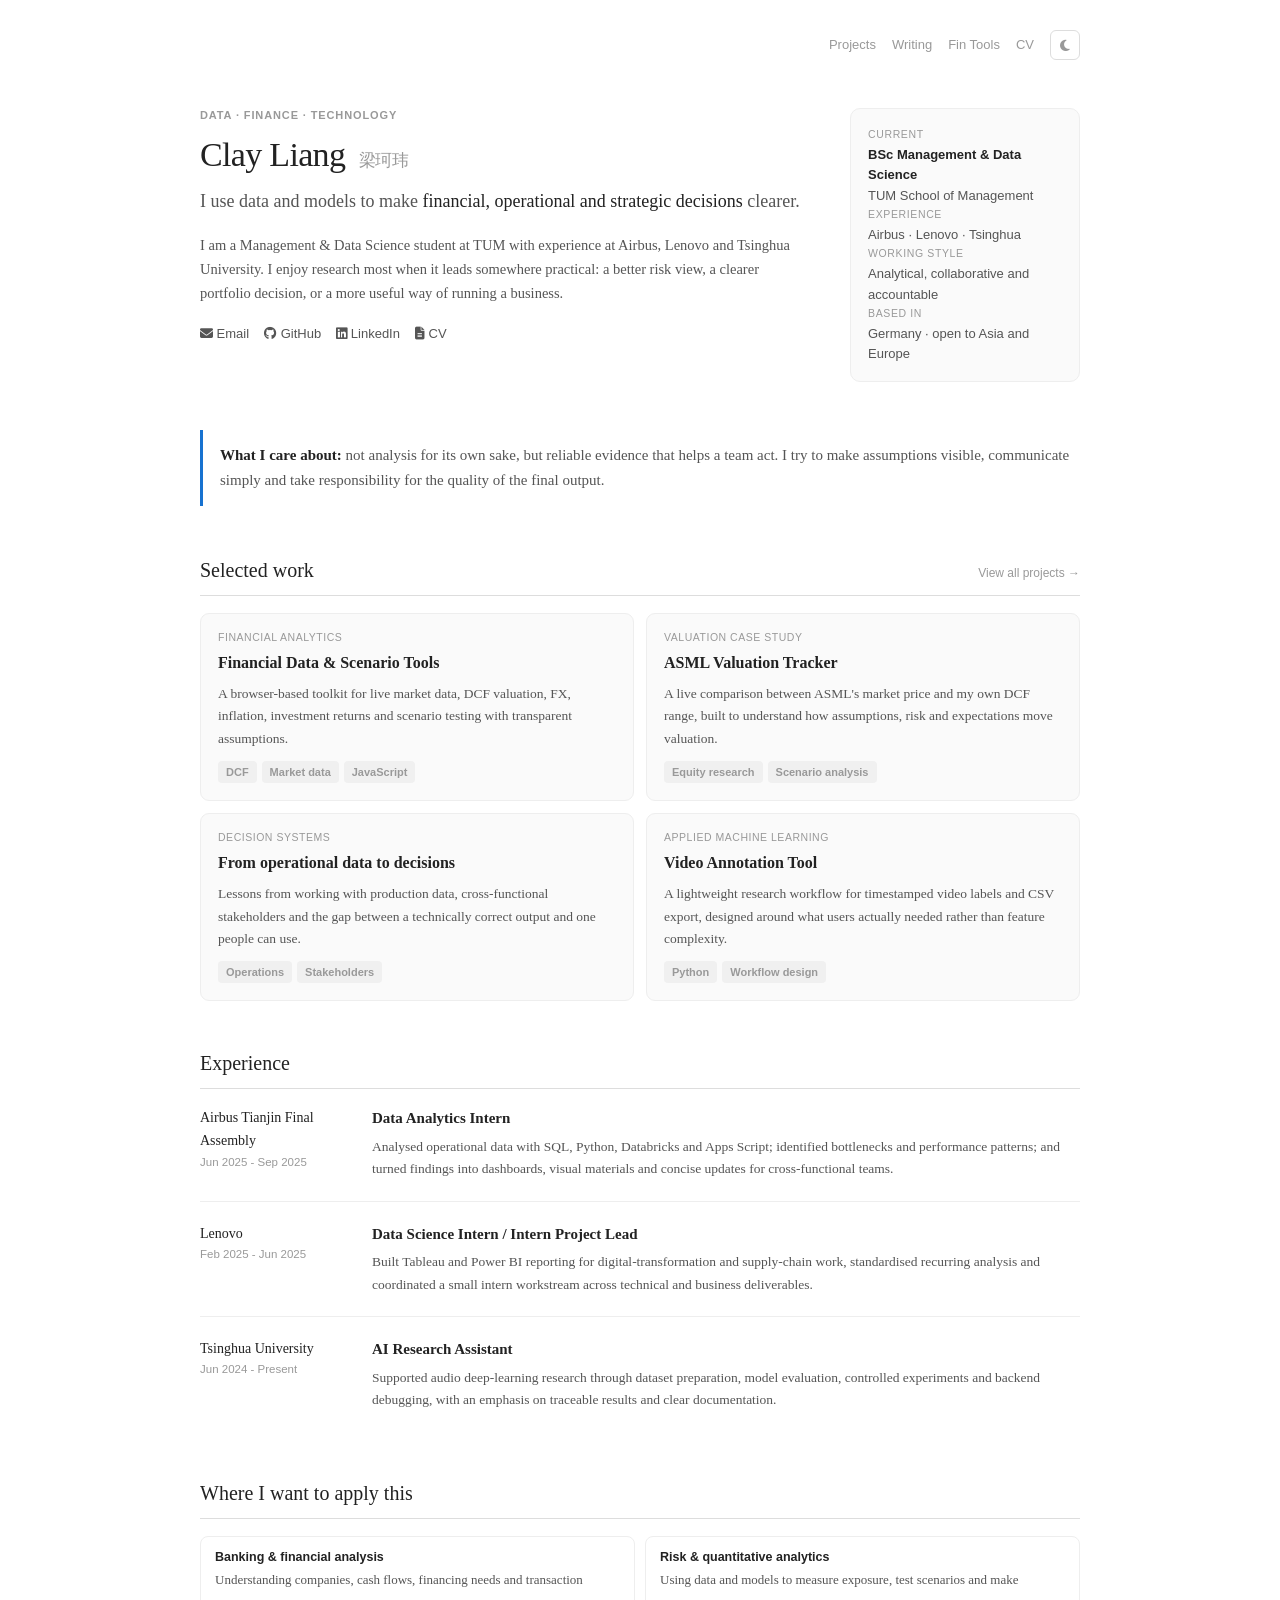
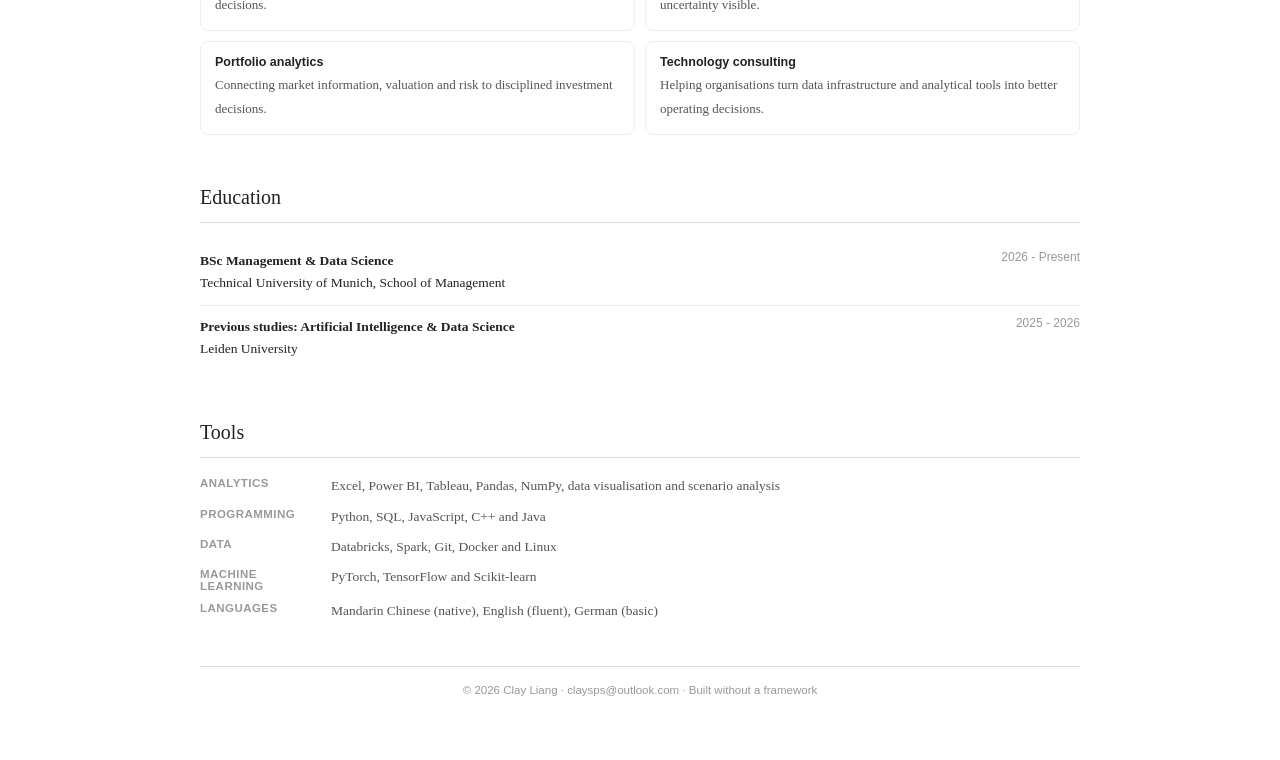
==== commit b9010762: "强行覆盖更新网站" ====
--- a/index.html
+++ b/index.html
@@ -3,134 +3,99 @@
 <head>
   <meta charset="UTF-8">
   <meta name="viewport" content="width=device-width, initial-scale=1.0">
-  <meta name="description" content="Clay Liang 梁珂玮 — Incoming TUM BMDS undergraduate working at the intersection of data science, AI, finance, and decisions.">
+  <meta name="description" content="Clay Liang - Management & Data Science student at TUM using data, models and technology to support financial, risk and strategic decisions.">
   <script src="/assets/site-boot.js"></script>
 
-  <!-- Open Graph -->
   <meta property="og:title" content="Clay Liang">
-  <meta property="og:description" content="Incoming TUM BMDS undergraduate working at the intersection of data science, AI, finance, and decisions.">
+  <meta property="og:description" content="Data-driven decision-making across finance, risk and technology.">
   <meta property="og:url" content="https://tuixue.nl/">
   <meta property="og:type" content="website">
   <meta property="og:site_name" content="Clay Liang">
   <meta name="twitter:card" content="summary">
-  <meta name="twitter:title" content="Clay Liang">
-  <meta name="twitter:description" content="Incoming TUM BMDS undergraduate working at the intersection of data science, AI, finance, and decisions.">
   <link rel="canonical" href="https://tuixue.nl/">
 
-  <title>Clay Liang</title>
+  <title>Clay Liang - Data, Finance & Decisions</title>
   <link rel="icon" href="/assets/favicon.svg" type="image/svg+xml">
   <link rel="preconnect" href="https://cdnjs.cloudflare.com" crossorigin>
   <link rel="stylesheet" href="/assets/shared.css">
   <link rel="stylesheet" href="https://cdnjs.cloudflare.com/ajax/libs/font-awesome/6.5.0/css/all.min.css">
   <style>
-    /* ── page-specific: home ── */
-    .topbar { justify-content: flex-end; gap: 14px; margin-bottom: 28px; }
-    .topbar a { color: var(--text3); }
-    .topbar a:hover { color: var(--link-hover); }
-
-    .bio { margin-bottom: 32px; }
-    .bio-text .name { font-size: 24px; line-height: 1.3; }
-    .bio-text .name-cn {
-      font-family: 'PingFang SC', 'Microsoft YaHei', sans-serif;
-      font-size: 15px; color: var(--text2);
+    .wrap { max-width: 880px; }
+    .topbar { justify-content: flex-end; margin-bottom: 48px; }
+    .topbar-right { gap: 16px; }
+    .topbar-right a { color: var(--text3); }
+
+    .hero { display: grid; grid-template-columns: minmax(0, 1fr) 230px; gap: 44px; align-items: start; margin-bottom: 48px; }
+    .eyebrow { font: 600 11px/1.4 -apple-system,BlinkMacSystemFont,'Segoe UI',sans-serif; letter-spacing: .08em; text-transform: uppercase; color: var(--text3); margin-bottom: 12px; }
+    h1 { font-size: 34px; line-height: 1.15; font-weight: normal; letter-spacing: -.02em; margin-bottom: 14px; }
+    .name-cn { font-family: 'PingFang SC','Microsoft YaHei',sans-serif; font-size: 17px; color: var(--text3); margin-left: 6px; }
+    .lead { font-size: 18px; line-height: 1.55; color: var(--text2); max-width: 620px; }
+    .lead strong { color: var(--text); font-weight: normal; }
+    .hero-note { margin-top: 18px; color: var(--text2); font-size: 14.5px; max-width: 650px; }
+    .hero-note em { color: var(--text); font-style: normal; }
+    .links { display: flex; flex-wrap: wrap; gap: 8px 15px; margin-top: 20px; font: 13px -apple-system,BlinkMacSystemFont,'Segoe UI',sans-serif; }
+    .links a { color: var(--text2); }
+    .links a:hover { color: var(--link-hover); }
+
+    .profile-card { background: var(--card); border: 1px solid var(--border-light); border-radius: 10px; padding: 17px; font: 13px/1.55 -apple-system,BlinkMacSystemFont,'Segoe UI',sans-serif; }
+    .profile-card .k { color: var(--text3); font-size: 10.5px; text-transform: uppercase; letter-spacing: .06em; margin-bottom: 3px; }
+    .profile-card .v { color: var(--text2); margin-bottom: 14px; }
+    .profile-card .v:last-child { margin-bottom: 0; }
+    .profile-card strong { color: var(--text); }
+
+    .principle { border-left: 3px solid var(--link); padding: 13px 0 13px 17px; margin: 0 0 48px; color: var(--text2); font-size: 15px; }
+    .principle strong { color: var(--text); }
+
+    .section { margin-top: 46px; }
+    .section-title { display: flex; justify-content: space-between; align-items: baseline; gap: 16px; padding-bottom: 8px; border-bottom: 1px solid var(--border); margin-bottom: 17px; }
+    .section-title h2 { font-size: 20px; font-weight: normal; }
+    .section-title a { font: 12px -apple-system,BlinkMacSystemFont,'Segoe UI',sans-serif; color: var(--text3); }
+
+    .feature-grid { display: grid; grid-template-columns: repeat(2, minmax(0, 1fr)); gap: 12px; }
+    .feature { border: 1px solid var(--border-light); border-radius: 9px; padding: 17px; background: var(--card); transition: transform .2s, border-color .2s; }
+    .feature:hover { transform: translateY(-2px); border-color: var(--link); }
+    .feature .meta { font: 10.5px -apple-system,BlinkMacSystemFont,'Segoe UI',sans-serif; color: var(--text3); text-transform: uppercase; letter-spacing: .05em; margin-bottom: 7px; }
+    .feature h3 { font-size: 16px; margin-bottom: 7px; }
+    .feature h3 a { color: var(--text); }
+    .feature h3 a:hover { color: var(--link); }
+    .feature p { font-size: 13.5px; color: var(--text2); }
+    .feature .tags { display: flex; flex-wrap: wrap; gap: 5px; margin-top: 11px; }
+
+    .timeline-item { display: grid; grid-template-columns: 150px minmax(0,1fr); gap: 22px; padding: 0 0 20px; margin-bottom: 20px; border-bottom: 1px solid var(--border-light); }
+    .timeline-item:last-child { border-bottom: 0; margin-bottom: 0; }
+    .timeline-item .org { font-size: 14px; color: var(--text); }
+    .timeline-item .date { font: 11.5px -apple-system,BlinkMacSystemFont,'Segoe UI',sans-serif; color: var(--text3); margin-top: 3px; }
+    .timeline-item h3 { font-size: 15px; margin-bottom: 5px; }
+    .timeline-item p { font-size: 13.5px; color: var(--text2); }
+
+    .interest-grid { display: grid; grid-template-columns: repeat(2, minmax(0,1fr)); gap: 10px; }
+    .interest { padding: 13px 14px; border: 1px solid var(--border-light); border-radius: 8px; }
+    .interest strong { display: block; font: 600 12.5px -apple-system,BlinkMacSystemFont,'Segoe UI',sans-serif; color: var(--text); margin-bottom: 3px; }
+    .interest span { font-size: 13px; color: var(--text2); }
+
+    .skills { display: grid; grid-template-columns: 115px 1fr; gap: 8px 16px; font-size: 13.5px; }
+    .skills .label { color: var(--text3); font: 600 11.5px -apple-system,BlinkMacSystemFont,'Segoe UI',sans-serif; text-transform: uppercase; letter-spacing: .04em; padding-top: 2px; }
+    .skills .value { color: var(--text2); }
+
+    .edu-row { display: flex; justify-content: space-between; gap: 20px; padding: 10px 0; border-bottom: 1px solid var(--border-light); font-size: 13.5px; }
+    .edu-row:last-child { border-bottom: 0; }
+    .edu-row strong { color: var(--text); }
+    .edu-row span { color: var(--text3); white-space: nowrap; font: 12px -apple-system,BlinkMacSystemFont,'Segoe UI',sans-serif; }
+
+    @media (max-width: 700px) {
+      .topbar { margin-bottom: 34px; }
+      .hero { grid-template-columns: 1fr; gap: 24px; }
+      .profile-card { display: grid; grid-template-columns: 1fr 1fr; gap: 0 18px; }
+      .feature-grid, .interest-grid { grid-template-columns: 1fr; }
+      .timeline-item { grid-template-columns: 1fr; gap: 5px; }
+      h1 { font-size: 29px; }
     }
-    .bio-text .email {
-      font-family: 'Courier New', monospace;
-      font-size: 12.5px; color: var(--text3); margin-top: 2px;
-    }
-    .bio-text p { margin-top: 8px; color: var(--text2); }
-    .bio-text p em { color: var(--text3); font-style: normal; }
-    .bio-links {
-      margin-top: 12px; font-size: 13.5px;
-      display: flex; flex-wrap: wrap; gap: 4px 5px;
-    }
-    .bio-links .sep { color: var(--text3); user-select: none; }
-
-    .section { margin-top: 34px; }
-    .section h2 {
-      font-size: 19px; font-weight: normal;
-      padding-bottom: 7px; border-bottom: 1px solid var(--border);
-      margin-bottom: 14px;
-    }
-
-    .nav-grid {
-      display: grid;
-      grid-template-columns: repeat(auto-fill, minmax(200px, 1fr));
-      gap: 10px;
-    }
-    .nav-card {
-      display: flex; align-items: center; gap: 10px;
-      padding: 12px 14px; background: var(--card);
-      border: 1px solid var(--border-light); border-radius: 8px;
-      color: var(--text); transition: border-color 0.2s, box-shadow 0.2s;
-      text-decoration: none;
-      font-family: -apple-system, BlinkMacSystemFont, 'Segoe UI', sans-serif;
-    }
-    .nav-card:hover {
-      border-color: var(--link);
-      box-shadow: 0 2px 10px rgba(0,0,0,0.05);
-      color: var(--text);
-    }
-    [data-theme="dark"] .nav-card:hover { box-shadow: 0 2px 10px rgba(0,0,0,0.3); }
-    .nav-card .ci {
-      font-size: 18px; width: 32px; height: 32px;
-      display: flex; align-items: center; justify-content: center;
-      flex-shrink: 0; background: var(--tag-bg); border-radius: 7px; color: var(--link);
-    }
-    .nav-card .cl { font-size: 13px; font-weight: 600; }
-    .nav-card .cd { font-size: 11px; color: var(--text3); }
-
-    .exp {
-      margin-bottom: 16px; padding-left: 14px;
-      border-left: 2px solid var(--border-light); transition: border-color 0.2s;
-    }
-    .exp:hover { border-left-color: var(--link); }
-    .exp .role { font-weight: bold; }
-    .exp .date { font-size: 12.5px; color: var(--text3); }
-    .exp .det { font-size: 13.5px; color: var(--text2); margin-top: 3px; }
-    .exp .det ul { padding-left: 16px; margin: 2px 0 0; }
-    .exp .det li { margin-bottom: 1px; }
-
-    .proj {
-      display: flex; gap: 12px; margin-bottom: 14px;
-      padding-bottom: 14px; border-bottom: 1px solid var(--border-light);
-    }
-    .proj:last-child { border-bottom: none; padding-bottom: 0; }
-    .proj-icon { font-size: 22px; width: 32px; text-align: center; flex-shrink: 0; padding-top: 1px; }
-    .proj .pt { font-weight: bold; font-size: 14.5px; }
-    .proj .pd { font-size: 13.5px; color: var(--text2); margin-top: 2px; }
-    .proj .ptech { font-size: 12px; color: var(--text3); margin-top: 3px; }
-
-    .skill-row { margin-bottom: 5px; font-size: 13.5px; }
-    .skill-row .label { font-weight: bold; color: var(--text2); }
-
-    .edu { font-size: 14px; color: var(--text2); margin-bottom: 6px; }
-    .edu strong { color: var(--text); font-weight: bold; }
-
-    .focus-list {
-      display: grid;
-      gap: 8px;
-      font-family: -apple-system, BlinkMacSystemFont, 'Segoe UI', sans-serif;
-      font-size: 13.5px;
-    }
-    .focus-item {
-      display: grid;
-      grid-template-columns: 78px 1fr;
-      gap: 12px;
-      padding: 8px 0;
-      border-bottom: 1px solid var(--border-light);
-    }
-    .focus-item:last-child { border-bottom: none; }
-    .focus-item .k {
-      color: var(--text3);
-      font-family: 'Courier New', monospace;
-      font-size: 12.5px;
-    }
-    .focus-item .v { color: var(--text2); }
-    .focus-item strong { color: var(--text); }
-
-    @media (max-width: 560px) {
-      .focus-item { grid-template-columns: 1fr; gap: 2px; }
+    @media (max-width: 460px) {
+      .profile-card { grid-template-columns: 1fr; }
+      .skills { grid-template-columns: 1fr; gap: 2px; }
+      .skills .value { margin-bottom: 9px; }
+      .edu-row { display: block; }
+      .edu-row span { display: block; margin-top: 3px; }
     }
   </style>
   <script type="application/ld+json">
@@ -143,211 +108,125 @@
     "email": "mailto:claysps@outlook.com",
     "sameAs": [
       "https://github.com/Clayins131",
-      "https://www.linkedin.com/in/clay-coulson-a4a11a27b"
+      "https://www.linkedin.com/in/clayins131"
     ],
-    "affiliation": [
-      {
-        "@type": "CollegeOrUniversity",
-        "name": "Technical University of Munich"
-      },
-      {
-        "@type": "CollegeOrUniversity",
-        "name": "Leiden University"
-      }
-    ],
-    "knowsAbout": [
-      "Data Science",
-      "Artificial Intelligence",
-      "Financial Technology",
-      "Data Visualization",
-      "Decision-Making"
-    ]
+    "affiliation": {"@type":"CollegeOrUniversity","name":"Technical University of Munich"},
+    "alumniOf": {"@type":"CollegeOrUniversity","name":"Leiden University"},
+    "knowsAbout": ["Management and Data Science","Financial Analytics","Risk Analytics","Portfolio Analytics","Technology Consulting","Data Visualization"]
   }
   </script>
 </head>
 <body>
-
 <a class="skip-link" href="#main">Skip to content</a>
 <div class="wrap" id="main">
-
-  <div class="topbar">
-    <a href="/blog/">Blog</a>
-    <a href="/projects/">Projects</a>
-    <a href="/fintools/">Fin Tools</a>
-    <button class="theme-btn" id="themeBtn" aria-label="Toggle dark mode"><i class="fas fa-moon"></i></button>
-  </div>
-
-  <div class="bio">
-    <div class="bio-text">
-      <div class="name">Clay Liang <span class="name-cn">梁珂玮</span></div>
-      <div class="email">claysps@outlook.com</div>
-      <p>
-        I work at the intersection of <strong>data science</strong> and <strong>decision-making</strong> — building tools, dashboards, and models that bridge the gap between raw data and the people who act on it.
-      </p>
-      <p>
-        Incoming BSc <strong>Management &amp; Data Science</strong> student at <a href="https://www.tum.de/en/">Technical University of Munich</a> in 2026, currently studying AI &amp; Data Science at <a href="https://www.universiteitleiden.nl/en">Leiden University</a>.
-        Previously interned at <a href="https://www.airbus.com/">Airbus</a> <em>(data analytics, Tianjin)</em> and <a href="https://www.lenovo.com/">Lenovo</a> <em>(data science)</em>, and doing research at <a href="https://www.tsinghua.edu.cn/">Tsinghua University</a> on deep learning for audio.
-      </p>
-      <div class="bio-links">
-        <a href="/CV.pdf">CV</a> <span class="sep">/</span>
+  <nav class="topbar" aria-label="Primary navigation">
+    <div class="topbar-right">
+      <a href="/projects/">Projects</a>
+      <a href="/blog/">Writing</a>
+      <a href="/fintools/">Fin Tools</a>
+      <a href="/CV.pdf">CV</a>
+      <button class="theme-btn" id="themeBtn" aria-label="Toggle dark mode"><i class="fas fa-moon"></i></button>
+    </div>
+  </nav>
+
+  <header class="hero">
+    <div>
+      <div class="eyebrow">Data · Finance · Technology</div>
+      <h1>Clay Liang <span class="name-cn">梁珂玮</span></h1>
+      <p class="lead">I use data and models to make <strong>financial, operational and strategic decisions</strong> clearer.</p>
+      <p class="hero-note">I am a Management &amp; Data Science student at TUM with experience at Airbus, Lenovo and Tsinghua University. I enjoy research most when it leads somewhere practical: a better risk view, a clearer portfolio decision, or a more useful way of running a business.</p>
+      <div class="links">
+        <a href="mailto:claysps@outlook.com"><i class="fas fa-envelope"></i> Email</a>
         <a href="https://github.com/Clayins131"><i class="fab fa-github"></i> GitHub</a>
-        <span class="sep">/</span>
-        <a href="https://www.linkedin.com/in/clay-coulson-a4a11a27b"><i class="fab fa-linkedin"></i> LinkedIn</a>
-        <span class="sep">/</span>
-        <a href="mailto:claysps@outlook.com"><i class="fas fa-envelope"></i> Email</a>
+        <a href="https://www.linkedin.com/in/clayins131"><i class="fab fa-linkedin"></i> LinkedIn</a>
+        <a href="/CV.pdf"><i class="fas fa-file-lines"></i> CV</a>
       </div>
     </div>
-  </div>
-
-  <div class="section">
-    <div class="nav-grid">
-      <a class="nav-card" href="/blog/">
-        <div class="ci"><i class="fas fa-pen-nib"></i></div>
-        <div><div class="cl">Blog</div><div class="cd">Data, markets &amp; thinking</div></div>
-      </a>
-      <a class="nav-card" href="/projects/">
-        <div class="ci"><i class="fas fa-flask"></i></div>
-        <div><div class="cl">Projects</div><div class="cd">Things I've built</div></div>
-      </a>
-      <a class="nav-card" href="/fintools/">
-        <div class="ci"><i class="fas fa-chart-line"></i></div>
-        <div><div class="cl">Fin Tools</div><div class="cd">Market data &amp; analysis</div></div>
-      </a>
-      <a class="nav-card" href="/reading/">
-        <div class="ci"><i class="fas fa-book"></i></div>
-        <div><div class="cl">Reading</div><div class="cd">Books &amp; annual reports</div></div>
-      </a>
-    </div>
-  </div>
-
-  <div class="section" id="focus">
-    <h2>Current Focus</h2>
-    <div class="focus-list">
-      <div class="focus-item">
-        <div class="k">2026</div>
-        <div class="v"><strong>Incoming TUM BMDS undergraduate</strong>, focused on the overlap between data science, management, and real business decisions.</div>
-      </div>
-      <div class="focus-item">
-        <div class="k">Finance</div>
-        <div class="v">Learning valuation, markets, and risk by building small tools and reading annual reports from cover to cover.</div>
-      </div>
-      <div class="focus-item">
-        <div class="k">Builds</div>
-        <div class="v">Turning messy datasets into dashboards, pipelines, and lightweight products that people can actually use.</div>
-      </div>
-    </div>
-  </div>
-
-  <div class="section" id="experience">
-    <h2>Experience</h2>
-    <div class="exp">
-      <span class="role">Data Analyst Intern</span>,
-      <a href="https://www.airbus.com/">Airbus</a> (Tianjin Final Assembly)
-      <br><span class="date">Jun 2025 – Sep 2025</span>
-      <div class="det"><ul>
-        <li>Used SQL and Apps Script to query operational data, surface decarbonisation metrics and process bottlenecks</li>
-        <li>Built Databricks / Python workflows for large-scale preprocessing</li>
-        <li>Main owner of visual outputs — charts, infographics, slide decks — delivered to cross-functional teams</li>
-      </ul></div>
-    </div>
-    <div class="exp">
-      <span class="role">Data Science Intern</span>,
-      <a href="https://www.lenovo.com/">Lenovo</a>
-      <br><span class="date">Feb 2025 – Jun 2025</span>
-      <div class="det"><ul>
-        <li>Designed Tableau &amp; Power BI dashboards for digital transformation strategy</li>
-        <li>Developed training data optimisation strategies to improve model performance</li>
-        <li>Built Excel / PowerPoint templates for technical presentations; led intern team as project lead</li>
-      </ul></div>
-    </div>
-    <div class="exp">
-      <span class="role">Research Assistant</span>,
-      <a href="https://www.tsinghua.edu.cn/">Tsinghua University</a>
-      <br><span class="date">Jun 2024 – Present</span>
-      <div class="det"><ul>
-        <li>Co-developed deep learning models for audio processing; improved speech recognition accuracy via data augmentation and loss function tuning</li>
-        <li>Managed and structured datasets for training and evaluation</li>
-        <li>Debugged backend code to reduce latency and improve runtime efficiency</li>
-      </ul></div>
-    </div>
-  </div>
-
-  <div class="section" id="projects">
-    <h2>Projects</h2>
-    <div class="proj">
-      <div class="proj-icon">🎥</div>
-      <div>
-        <div class="pt"><a href="https://github.com/Clayins131/video-annotator">Video Annotation Tool</a></div>
-        <div class="pd">Local video annotation tool with browser-based UI. Supports playback, timestamped labeling, and CSV export for ML datasets. Built for small-scale research workflows where off-the-shelf tools are overkill.</div>
-        <div class="ptech">Python · Flask · OpenCV · JavaScript</div>
-      </div>
-    </div>
-    <div class="proj">
-      <div class="proj-icon">🎵</div>
-      <div>
-        <div class="pt"><a href="https://github.com/Clayins131/Offline-Music-Recommendation-System">Offline Music Recommendation</a></div>
-        <div class="pd">Emotion-aware music recommendation system with speech recognition input and local playback. Combines sentiment analysis with a content-based recommender — entirely offline, no API dependencies.</div>
-        <div class="ptech">Python · Speech Recognition · Emotion Analysis</div>
-      </div>
-    </div>
-    <div class="proj">
-      <div class="proj-icon">⚡</div>
-      <div>
-        <div class="pt"><a href="https://github.com/Clayins131/csvtool">csvtool</a></div>
-        <div class="pd">Lightweight CSV parser in C++. Written because Python was too slow for the dataset size at the time. Focused on performance and memory efficiency.</div>
-        <div class="ptech">C++</div>
-      </div>
-    </div>
-    <div class="proj">
-      <div class="proj-icon">🌍</div>
-      <div>
-        <div class="pt"><a href="https://github.com/Clayins131/AI-Eco">AI-Eco</a></div>
-        <div class="pd">Interactive web prototype visualising the environmental impact of AI models — energy consumption, water usage, e-waste. Built with Three.js and Chart.js. Course project on interaction design.</div>
-        <div class="ptech">HTML · JavaScript · Three.js · Chart.js</div>
-      </div>
-    </div>
-    <div class="aside">
-      I also built a set of <a href="/fintools/">free financial tools</a> — live FX, crypto, stock quotes, DCF valuation, and an <a href="/fintools/asml.html">ASML tracker</a> that plots the market price against my own DCF estimate. Details on the <a href="/projects/">projects page</a>.
-    </div>
-  </div>
-
-  <div class="section" id="education">
-    <h2>Education</h2>
-    <div class="edu">
-      <strong>BSc Management &amp; Data Science (BMDS)</strong> · <a href="https://www.tum.de/en/">Technical University of Munich</a> · incoming 2026
-    </div>
-    <div class="edu">
-      <strong>BSc Artificial Intelligence &amp; Data Science</strong> · <a href="https://www.universiteitleiden.nl/en">Leiden University</a> · 2025 – 2026
-    </div>
-  </div>
-
-  <div class="section">
-    <h2>Skills</h2>
-    <div class="skill-row"><span class="label">Languages:</span> Python, SQL, C++, Java, JavaScript</div>
-    <div class="skill-row"><span class="label">ML / DL:</span> PyTorch, TensorFlow, Scikit-learn, Pandas, NumPy</div>
-    <div class="skill-row"><span class="label">Data &amp; Infra:</span> Databricks, Docker, Git, Linux, Spark</div>
-    <div class="skill-row"><span class="label">Visualisation:</span> Tableau, Power BI, Matplotlib, Seaborn</div>
-    <div class="skill-row"><span class="label">Audio:</span> Librosa, FFmpeg, Praat</div>
-    <div class="skill-row"><span class="label">Office &amp; Comms:</span> Excel (advanced), PowerPoint, Google Workspace</div>
-  </div>
-
-  <div class="section">
-    <h2>Miscellaneous</h2>
-    <p style="font-size:14px; color:var(--text2);">
-      I read annual reports recreationally, which is either a personality trait or a warning sign. Also: photography, Chinese cooking, and enough German to survive a Bäckerei. Currently reading Damodaran and wondering why I didn't start earlier.
-    </p>
-    <p style="font-size:14px; color:var(--text2); margin-top:8px;">
-      Looking for internships where data touches money — banking, asset management, fintech, risk. If that's your world and you're open to a conversation, I'd like to <a href="mailto:claysps@outlook.com">hear from you</a>.
-    </p>
-  </div>
-
-  <div class="footer">
-    &copy; 2025–2026 Clay Liang &middot; <a href="https://tuixue.nl">tuixue.nl</a>
-    &middot; Style credit <a href="https://jonbarron.info/">Jon Barron</a>
-  </div>
-
+    <aside class="profile-card" aria-label="Profile summary">
+      <div><div class="k">Current</div><div class="v"><strong>BSc Management &amp; Data Science</strong><br>TUM School of Management</div></div>
+      <div><div class="k">Experience</div><div class="v">Airbus · Lenovo · Tsinghua</div></div>
+      <div><div class="k">Working style</div><div class="v">Analytical, collaborative and accountable</div></div>
+      <div><div class="k">Based in</div><div class="v">Germany · open to Asia and Europe</div></div>
+    </aside>
+  </header>
+
+  <div class="principle"><strong>What I care about:</strong> not analysis for its own sake, but reliable evidence that helps a team act. I try to make assumptions visible, communicate simply and take responsibility for the quality of the final output.</div>
+
+  <section class="section" id="work">
+    <div class="section-title"><h2>Selected work</h2><a href="/projects/">View all projects →</a></div>
+    <div class="feature-grid">
+      <article class="feature">
+        <div class="meta">Financial analytics</div>
+        <h3><a href="/fintools/">Financial Data &amp; Scenario Tools</a></h3>
+        <p>A browser-based toolkit for live market data, DCF valuation, FX, inflation, investment returns and scenario testing with transparent assumptions.</p>
+        <div class="tags"><span class="tag">DCF</span><span class="tag">Market data</span><span class="tag">JavaScript</span></div>
+      </article>
+      <article class="feature">
+        <div class="meta">Valuation case study</div>
+        <h3><a href="/fintools/asml.html">ASML Valuation Tracker</a></h3>
+        <p>A live comparison between ASML's market price and my own DCF range, built to understand how assumptions, risk and expectations move valuation.</p>
+        <div class="tags"><span class="tag">Equity research</span><span class="tag">Scenario analysis</span></div>
+      </article>
+      <article class="feature">
+        <div class="meta">Decision systems</div>
+        <h3><a href="/blog/what-airbus-taught-me.html">From operational data to decisions</a></h3>
+        <p>Lessons from working with production data, cross-functional stakeholders and the gap between a technically correct output and one people can use.</p>
+        <div class="tags"><span class="tag">Operations</span><span class="tag">Stakeholders</span></div>
+      </article>
+      <article class="feature">
+        <div class="meta">Applied machine learning</div>
+        <h3><a href="https://github.com/Clayins131/video-annotator">Video Annotation Tool</a></h3>
+        <p>A lightweight research workflow for timestamped video labels and CSV export, designed around what users actually needed rather than feature complexity.</p>
+        <div class="tags"><span class="tag">Python</span><span class="tag">Workflow design</span></div>
+      </article>
+    </div>
+  </section>
+
+  <section class="section" id="experience">
+    <div class="section-title"><h2>Experience</h2></div>
+    <div class="timeline-item">
+      <div><div class="org">Airbus Tianjin Final Assembly</div><div class="date">Jun 2025 - Sep 2025</div></div>
+      <div><h3>Data Analytics Intern</h3><p>Analysed operational data with SQL, Python, Databricks and Apps Script; identified bottlenecks and performance patterns; and turned findings into dashboards, visual materials and concise updates for cross-functional teams.</p></div>
+    </div>
+    <div class="timeline-item">
+      <div><div class="org">Lenovo</div><div class="date">Feb 2025 - Jun 2025</div></div>
+      <div><h3>Data Science Intern / Intern Project Lead</h3><p>Built Tableau and Power BI reporting for digital-transformation and supply-chain work, standardised recurring analysis and coordinated a small intern workstream across technical and business deliverables.</p></div>
+    </div>
+    <div class="timeline-item">
+      <div><div class="org">Tsinghua University</div><div class="date">Jun 2024 - Present</div></div>
+      <div><h3>AI Research Assistant</h3><p>Supported audio deep-learning research through dataset preparation, model evaluation, controlled experiments and backend debugging, with an emphasis on traceable results and clear documentation.</p></div>
+    </div>
+  </section>
+
+  <section class="section" id="interests">
+    <div class="section-title"><h2>Where I want to apply this</h2></div>
+    <div class="interest-grid">
+      <div class="interest"><strong>Banking &amp; financial analysis</strong><span>Understanding companies, cash flows, financing needs and transaction decisions.</span></div>
+      <div class="interest"><strong>Risk &amp; quantitative analytics</strong><span>Using data and models to measure exposure, test scenarios and make uncertainty visible.</span></div>
+      <div class="interest"><strong>Portfolio analytics</strong><span>Connecting market information, valuation and risk to disciplined investment decisions.</span></div>
+      <div class="interest"><strong>Technology consulting</strong><span>Helping organisations turn data infrastructure and analytical tools into better operating decisions.</span></div>
+    </div>
+  </section>
+
+  <section class="section" id="education">
+    <div class="section-title"><h2>Education</h2></div>
+    <div class="edu-row"><div><strong>BSc Management &amp; Data Science</strong><br>Technical University of Munich, School of Management</div><span>2026 - Present</span></div>
+    <div class="edu-row"><div><strong>Previous studies: Artificial Intelligence &amp; Data Science</strong><br>Leiden University</div><span>2025 - 2026</span></div>
+  </section>
+
+  <section class="section" id="skills">
+    <div class="section-title"><h2>Tools</h2></div>
+    <div class="skills">
+      <div class="label">Analytics</div><div class="value">Excel, Power BI, Tableau, Pandas, NumPy, data visualisation and scenario analysis</div>
+      <div class="label">Programming</div><div class="value">Python, SQL, JavaScript, C++ and Java</div>
+      <div class="label">Data</div><div class="value">Databricks, Spark, Git, Docker and Linux</div>
+      <div class="label">Machine learning</div><div class="value">PyTorch, TensorFlow and Scikit-learn</div>
+      <div class="label">Languages</div><div class="value">Mandarin Chinese (native), English (fluent), German (basic)</div>
+    </div>
+  </section>
+
+  <footer class="footer">&copy; 2026 Clay Liang · <a href="mailto:claysps@outlook.com">claysps@outlook.com</a> · Built without a framework</footer>
 </div>
-
 <script src="/assets/theme.js"></script>
 </body>
 </html>
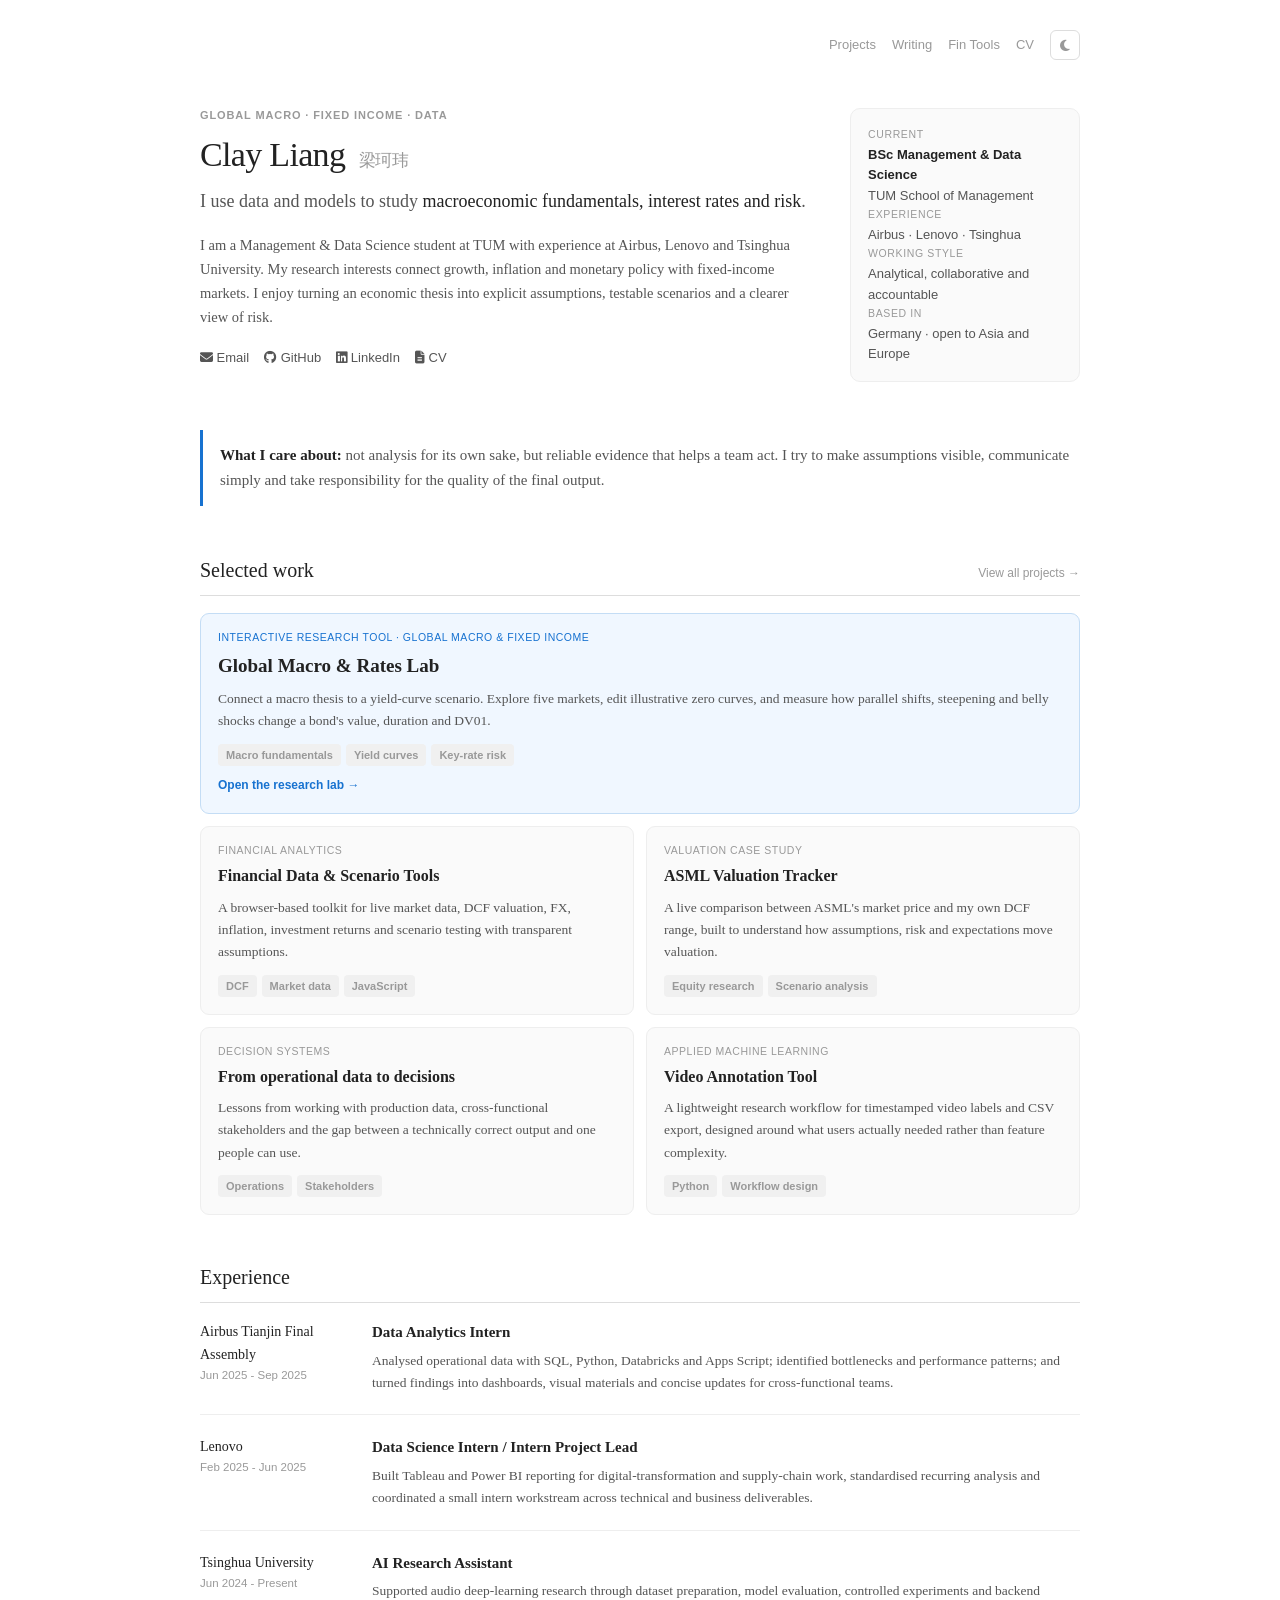
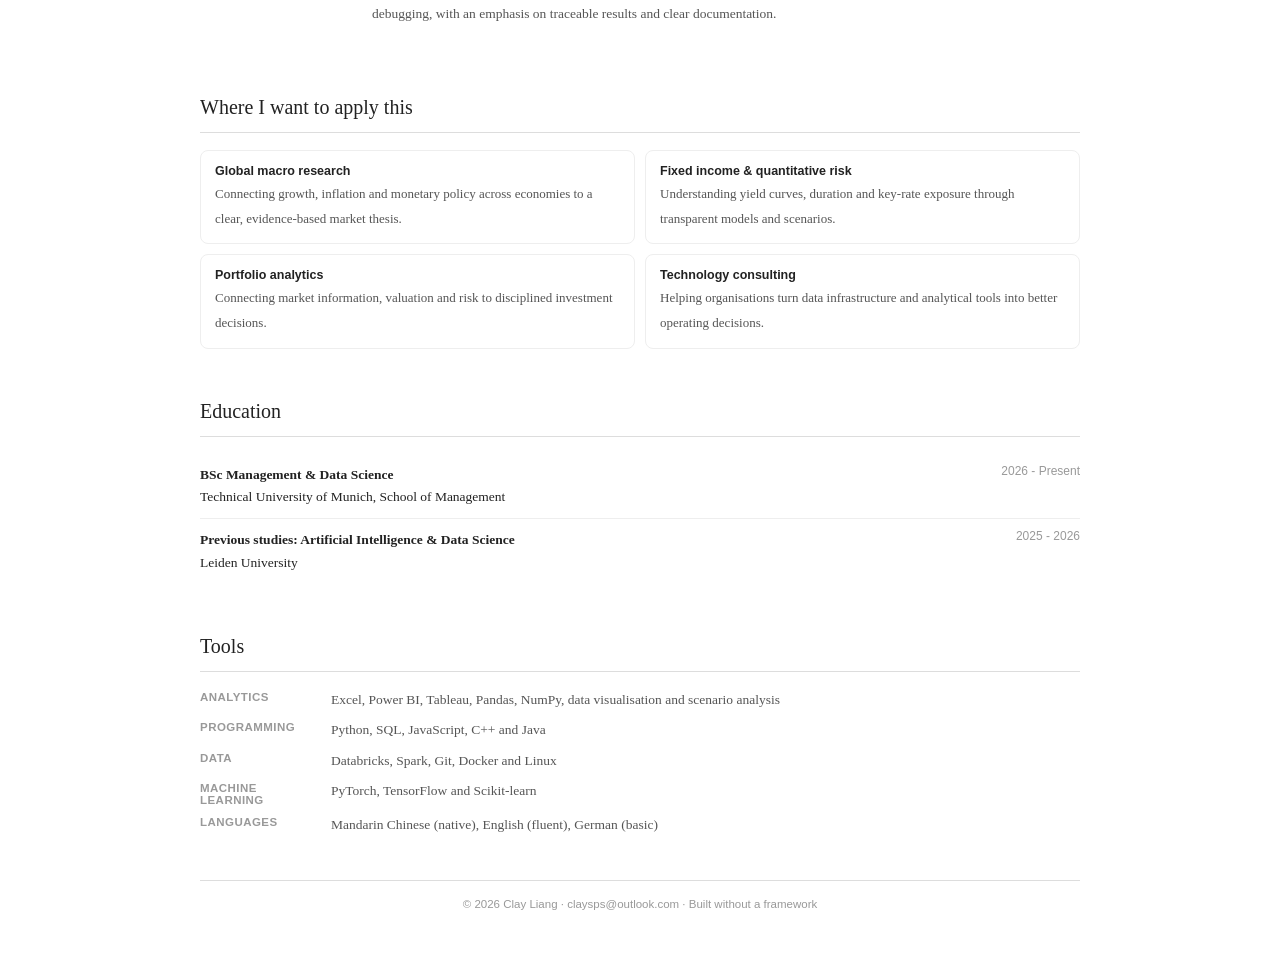
==== commit 92abe86e: "Add global macro and fixed-income research lab" ====
--- a/index.html
+++ b/index.html
@@ -1,232 +1,243 @@
-<!DOCTYPE html>
-<html lang="en">
-<head>
-  <meta charset="UTF-8">
-  <meta name="viewport" content="width=device-width, initial-scale=1.0">
-  <meta name="description" content="Clay Liang - Management & Data Science student at TUM using data, models and technology to support financial, risk and strategic decisions.">
-  <script src="/assets/site-boot.js"></script>
-
-  <meta property="og:title" content="Clay Liang">
-  <meta property="og:description" content="Data-driven decision-making across finance, risk and technology.">
-  <meta property="og:url" content="https://tuixue.nl/">
-  <meta property="og:type" content="website">
-  <meta property="og:site_name" content="Clay Liang">
-  <meta name="twitter:card" content="summary">
-  <link rel="canonical" href="https://tuixue.nl/">
-
-  <title>Clay Liang - Data, Finance & Decisions</title>
-  <link rel="icon" href="/assets/favicon.svg" type="image/svg+xml">
-  <link rel="preconnect" href="https://cdnjs.cloudflare.com" crossorigin>
-  <link rel="stylesheet" href="/assets/shared.css">
-  <link rel="stylesheet" href="https://cdnjs.cloudflare.com/ajax/libs/font-awesome/6.5.0/css/all.min.css">
-  <style>
-    .wrap { max-width: 880px; }
-    .topbar { justify-content: flex-end; margin-bottom: 48px; }
-    .topbar-right { gap: 16px; }
-    .topbar-right a { color: var(--text3); }
-
-    .hero { display: grid; grid-template-columns: minmax(0, 1fr) 230px; gap: 44px; align-items: start; margin-bottom: 48px; }
-    .eyebrow { font: 600 11px/1.4 -apple-system,BlinkMacSystemFont,'Segoe UI',sans-serif; letter-spacing: .08em; text-transform: uppercase; color: var(--text3); margin-bottom: 12px; }
-    h1 { font-size: 34px; line-height: 1.15; font-weight: normal; letter-spacing: -.02em; margin-bottom: 14px; }
-    .name-cn { font-family: 'PingFang SC','Microsoft YaHei',sans-serif; font-size: 17px; color: var(--text3); margin-left: 6px; }
-    .lead { font-size: 18px; line-height: 1.55; color: var(--text2); max-width: 620px; }
-    .lead strong { color: var(--text); font-weight: normal; }
-    .hero-note { margin-top: 18px; color: var(--text2); font-size: 14.5px; max-width: 650px; }
-    .hero-note em { color: var(--text); font-style: normal; }
-    .links { display: flex; flex-wrap: wrap; gap: 8px 15px; margin-top: 20px; font: 13px -apple-system,BlinkMacSystemFont,'Segoe UI',sans-serif; }
-    .links a { color: var(--text2); }
-    .links a:hover { color: var(--link-hover); }
-
-    .profile-card { background: var(--card); border: 1px solid var(--border-light); border-radius: 10px; padding: 17px; font: 13px/1.55 -apple-system,BlinkMacSystemFont,'Segoe UI',sans-serif; }
-    .profile-card .k { color: var(--text3); font-size: 10.5px; text-transform: uppercase; letter-spacing: .06em; margin-bottom: 3px; }
-    .profile-card .v { color: var(--text2); margin-bottom: 14px; }
-    .profile-card .v:last-child { margin-bottom: 0; }
-    .profile-card strong { color: var(--text); }
-
-    .principle { border-left: 3px solid var(--link); padding: 13px 0 13px 17px; margin: 0 0 48px; color: var(--text2); font-size: 15px; }
-    .principle strong { color: var(--text); }
-
-    .section { margin-top: 46px; }
-    .section-title { display: flex; justify-content: space-between; align-items: baseline; gap: 16px; padding-bottom: 8px; border-bottom: 1px solid var(--border); margin-bottom: 17px; }
-    .section-title h2 { font-size: 20px; font-weight: normal; }
-    .section-title a { font: 12px -apple-system,BlinkMacSystemFont,'Segoe UI',sans-serif; color: var(--text3); }
-
-    .feature-grid { display: grid; grid-template-columns: repeat(2, minmax(0, 1fr)); gap: 12px; }
-    .feature { border: 1px solid var(--border-light); border-radius: 9px; padding: 17px; background: var(--card); transition: transform .2s, border-color .2s; }
-    .feature:hover { transform: translateY(-2px); border-color: var(--link); }
-    .feature .meta { font: 10.5px -apple-system,BlinkMacSystemFont,'Segoe UI',sans-serif; color: var(--text3); text-transform: uppercase; letter-spacing: .05em; margin-bottom: 7px; }
-    .feature h3 { font-size: 16px; margin-bottom: 7px; }
-    .feature h3 a { color: var(--text); }
-    .feature h3 a:hover { color: var(--link); }
-    .feature p { font-size: 13.5px; color: var(--text2); }
-    .feature .tags { display: flex; flex-wrap: wrap; gap: 5px; margin-top: 11px; }
-
-    .timeline-item { display: grid; grid-template-columns: 150px minmax(0,1fr); gap: 22px; padding: 0 0 20px; margin-bottom: 20px; border-bottom: 1px solid var(--border-light); }
-    .timeline-item:last-child { border-bottom: 0; margin-bottom: 0; }
-    .timeline-item .org { font-size: 14px; color: var(--text); }
-    .timeline-item .date { font: 11.5px -apple-system,BlinkMacSystemFont,'Segoe UI',sans-serif; color: var(--text3); margin-top: 3px; }
-    .timeline-item h3 { font-size: 15px; margin-bottom: 5px; }
-    .timeline-item p { font-size: 13.5px; color: var(--text2); }
-
-    .interest-grid { display: grid; grid-template-columns: repeat(2, minmax(0,1fr)); gap: 10px; }
-    .interest { padding: 13px 14px; border: 1px solid var(--border-light); border-radius: 8px; }
-    .interest strong { display: block; font: 600 12.5px -apple-system,BlinkMacSystemFont,'Segoe UI',sans-serif; color: var(--text); margin-bottom: 3px; }
-    .interest span { font-size: 13px; color: var(--text2); }
-
-    .skills { display: grid; grid-template-columns: 115px 1fr; gap: 8px 16px; font-size: 13.5px; }
-    .skills .label { color: var(--text3); font: 600 11.5px -apple-system,BlinkMacSystemFont,'Segoe UI',sans-serif; text-transform: uppercase; letter-spacing: .04em; padding-top: 2px; }
-    .skills .value { color: var(--text2); }
-
-    .edu-row { display: flex; justify-content: space-between; gap: 20px; padding: 10px 0; border-bottom: 1px solid var(--border-light); font-size: 13.5px; }
-    .edu-row:last-child { border-bottom: 0; }
-    .edu-row strong { color: var(--text); }
-    .edu-row span { color: var(--text3); white-space: nowrap; font: 12px -apple-system,BlinkMacSystemFont,'Segoe UI',sans-serif; }
-
-    @media (max-width: 700px) {
-      .topbar { margin-bottom: 34px; }
-      .hero { grid-template-columns: 1fr; gap: 24px; }
-      .profile-card { display: grid; grid-template-columns: 1fr 1fr; gap: 0 18px; }
-      .feature-grid, .interest-grid { grid-template-columns: 1fr; }
-      .timeline-item { grid-template-columns: 1fr; gap: 5px; }
-      h1 { font-size: 29px; }
-    }
-    @media (max-width: 460px) {
-      .profile-card { grid-template-columns: 1fr; }
-      .skills { grid-template-columns: 1fr; gap: 2px; }
-      .skills .value { margin-bottom: 9px; }
-      .edu-row { display: block; }
-      .edu-row span { display: block; margin-top: 3px; }
-    }
-  </style>
-  <script type="application/ld+json">
-  {
-    "@context": "https://schema.org",
-    "@type": "Person",
-    "name": "Clay Liang",
-    "alternateName": "梁珂玮",
-    "url": "https://tuixue.nl/",
-    "email": "mailto:claysps@outlook.com",
-    "sameAs": [
-      "https://github.com/Clayins131",
-      "https://www.linkedin.com/in/clayins131"
-    ],
-    "affiliation": {"@type":"CollegeOrUniversity","name":"Technical University of Munich"},
-    "alumniOf": {"@type":"CollegeOrUniversity","name":"Leiden University"},
-    "knowsAbout": ["Management and Data Science","Financial Analytics","Risk Analytics","Portfolio Analytics","Technology Consulting","Data Visualization"]
-  }
-  </script>
-</head>
-<body>
-<a class="skip-link" href="#main">Skip to content</a>
-<div class="wrap" id="main">
-  <nav class="topbar" aria-label="Primary navigation">
-    <div class="topbar-right">
-      <a href="/projects/">Projects</a>
-      <a href="/blog/">Writing</a>
-      <a href="/fintools/">Fin Tools</a>
-      <a href="/CV.pdf">CV</a>
-      <button class="theme-btn" id="themeBtn" aria-label="Toggle dark mode"><i class="fas fa-moon"></i></button>
-    </div>
-  </nav>
-
-  <header class="hero">
-    <div>
-      <div class="eyebrow">Data · Finance · Technology</div>
-      <h1>Clay Liang <span class="name-cn">梁珂玮</span></h1>
-      <p class="lead">I use data and models to make <strong>financial, operational and strategic decisions</strong> clearer.</p>
-      <p class="hero-note">I am a Management &amp; Data Science student at TUM with experience at Airbus, Lenovo and Tsinghua University. I enjoy research most when it leads somewhere practical: a better risk view, a clearer portfolio decision, or a more useful way of running a business.</p>
-      <div class="links">
-        <a href="mailto:claysps@outlook.com"><i class="fas fa-envelope"></i> Email</a>
-        <a href="https://github.com/Clayins131"><i class="fab fa-github"></i> GitHub</a>
-        <a href="https://www.linkedin.com/in/clayins131"><i class="fab fa-linkedin"></i> LinkedIn</a>
-        <a href="/CV.pdf"><i class="fas fa-file-lines"></i> CV</a>
-      </div>
-    </div>
-    <aside class="profile-card" aria-label="Profile summary">
-      <div><div class="k">Current</div><div class="v"><strong>BSc Management &amp; Data Science</strong><br>TUM School of Management</div></div>
-      <div><div class="k">Experience</div><div class="v">Airbus · Lenovo · Tsinghua</div></div>
-      <div><div class="k">Working style</div><div class="v">Analytical, collaborative and accountable</div></div>
-      <div><div class="k">Based in</div><div class="v">Germany · open to Asia and Europe</div></div>
-    </aside>
-  </header>
-
-  <div class="principle"><strong>What I care about:</strong> not analysis for its own sake, but reliable evidence that helps a team act. I try to make assumptions visible, communicate simply and take responsibility for the quality of the final output.</div>
-
-  <section class="section" id="work">
-    <div class="section-title"><h2>Selected work</h2><a href="/projects/">View all projects →</a></div>
-    <div class="feature-grid">
-      <article class="feature">
-        <div class="meta">Financial analytics</div>
-        <h3><a href="/fintools/">Financial Data &amp; Scenario Tools</a></h3>
-        <p>A browser-based toolkit for live market data, DCF valuation, FX, inflation, investment returns and scenario testing with transparent assumptions.</p>
-        <div class="tags"><span class="tag">DCF</span><span class="tag">Market data</span><span class="tag">JavaScript</span></div>
-      </article>
-      <article class="feature">
-        <div class="meta">Valuation case study</div>
-        <h3><a href="/fintools/asml.html">ASML Valuation Tracker</a></h3>
-        <p>A live comparison between ASML's market price and my own DCF range, built to understand how assumptions, risk and expectations move valuation.</p>
-        <div class="tags"><span class="tag">Equity research</span><span class="tag">Scenario analysis</span></div>
-      </article>
-      <article class="feature">
-        <div class="meta">Decision systems</div>
-        <h3><a href="/blog/what-airbus-taught-me.html">From operational data to decisions</a></h3>
-        <p>Lessons from working with production data, cross-functional stakeholders and the gap between a technically correct output and one people can use.</p>
-        <div class="tags"><span class="tag">Operations</span><span class="tag">Stakeholders</span></div>
-      </article>
-      <article class="feature">
-        <div class="meta">Applied machine learning</div>
-        <h3><a href="https://github.com/Clayins131/video-annotator">Video Annotation Tool</a></h3>
-        <p>A lightweight research workflow for timestamped video labels and CSV export, designed around what users actually needed rather than feature complexity.</p>
-        <div class="tags"><span class="tag">Python</span><span class="tag">Workflow design</span></div>
-      </article>
-    </div>
-  </section>
-
-  <section class="section" id="experience">
-    <div class="section-title"><h2>Experience</h2></div>
-    <div class="timeline-item">
-      <div><div class="org">Airbus Tianjin Final Assembly</div><div class="date">Jun 2025 - Sep 2025</div></div>
-      <div><h3>Data Analytics Intern</h3><p>Analysed operational data with SQL, Python, Databricks and Apps Script; identified bottlenecks and performance patterns; and turned findings into dashboards, visual materials and concise updates for cross-functional teams.</p></div>
-    </div>
-    <div class="timeline-item">
-      <div><div class="org">Lenovo</div><div class="date">Feb 2025 - Jun 2025</div></div>
-      <div><h3>Data Science Intern / Intern Project Lead</h3><p>Built Tableau and Power BI reporting for digital-transformation and supply-chain work, standardised recurring analysis and coordinated a small intern workstream across technical and business deliverables.</p></div>
-    </div>
-    <div class="timeline-item">
-      <div><div class="org">Tsinghua University</div><div class="date">Jun 2024 - Present</div></div>
-      <div><h3>AI Research Assistant</h3><p>Supported audio deep-learning research through dataset preparation, model evaluation, controlled experiments and backend debugging, with an emphasis on traceable results and clear documentation.</p></div>
-    </div>
-  </section>
-
-  <section class="section" id="interests">
-    <div class="section-title"><h2>Where I want to apply this</h2></div>
-    <div class="interest-grid">
-      <div class="interest"><strong>Banking &amp; financial analysis</strong><span>Understanding companies, cash flows, financing needs and transaction decisions.</span></div>
-      <div class="interest"><strong>Risk &amp; quantitative analytics</strong><span>Using data and models to measure exposure, test scenarios and make uncertainty visible.</span></div>
-      <div class="interest"><strong>Portfolio analytics</strong><span>Connecting market information, valuation and risk to disciplined investment decisions.</span></div>
-      <div class="interest"><strong>Technology consulting</strong><span>Helping organisations turn data infrastructure and analytical tools into better operating decisions.</span></div>
-    </div>
-  </section>
-
-  <section class="section" id="education">
-    <div class="section-title"><h2>Education</h2></div>
-    <div class="edu-row"><div><strong>BSc Management &amp; Data Science</strong><br>Technical University of Munich, School of Management</div><span>2026 - Present</span></div>
-    <div class="edu-row"><div><strong>Previous studies: Artificial Intelligence &amp; Data Science</strong><br>Leiden University</div><span>2025 - 2026</span></div>
-  </section>
-
-  <section class="section" id="skills">
-    <div class="section-title"><h2>Tools</h2></div>
-    <div class="skills">
-      <div class="label">Analytics</div><div class="value">Excel, Power BI, Tableau, Pandas, NumPy, data visualisation and scenario analysis</div>
-      <div class="label">Programming</div><div class="value">Python, SQL, JavaScript, C++ and Java</div>
-      <div class="label">Data</div><div class="value">Databricks, Spark, Git, Docker and Linux</div>
-      <div class="label">Machine learning</div><div class="value">PyTorch, TensorFlow and Scikit-learn</div>
-      <div class="label">Languages</div><div class="value">Mandarin Chinese (native), English (fluent), German (basic)</div>
-    </div>
-  </section>
-
-  <footer class="footer">&copy; 2026 Clay Liang · <a href="mailto:claysps@outlook.com">claysps@outlook.com</a> · Built without a framework</footer>
-</div>
-<script src="/assets/theme.js"></script>
-</body>
-</html>
+<!DOCTYPE html>
+<html lang="en">
+<head>
+  <meta charset="UTF-8">
+  <meta name="viewport" content="width=device-width, initial-scale=1.0">
+  <meta name="description" content="Clay Liang - Management & Data Science student at TUM exploring global macro fundamentals, fixed income and risk through data and transparent models.">
+  <script src="/assets/site-boot.js"></script>
+
+  <meta property="og:title" content="Clay Liang">
+  <meta property="og:description" content="Global macro fundamentals, fixed income and transparent research tools.">
+  <meta property="og:url" content="https://tuixue.nl/">
+  <meta property="og:type" content="website">
+  <meta property="og:site_name" content="Clay Liang">
+  <meta name="twitter:card" content="summary">
+  <link rel="canonical" href="https://tuixue.nl/">
+
+  <title>Clay Liang - Macro, Fixed Income & Data</title>
+  <link rel="icon" href="/assets/favicon.svg" type="image/svg+xml">
+  <link rel="preconnect" href="https://cdnjs.cloudflare.com" crossorigin>
+  <link rel="stylesheet" href="/assets/shared.css">
+  <link rel="stylesheet" href="https://cdnjs.cloudflare.com/ajax/libs/font-awesome/6.5.0/css/all.min.css">
+  <style>
+    .wrap { max-width: 880px; }
+    .topbar { justify-content: flex-end; margin-bottom: 48px; }
+    .topbar-right { gap: 16px; }
+    .topbar-right a { color: var(--text3); }
+
+    .hero { display: grid; grid-template-columns: minmax(0, 1fr) 230px; gap: 44px; align-items: start; margin-bottom: 48px; }
+    .eyebrow { font: 600 11px/1.4 -apple-system,BlinkMacSystemFont,'Segoe UI',sans-serif; letter-spacing: .08em; text-transform: uppercase; color: var(--text3); margin-bottom: 12px; }
+    h1 { font-size: 34px; line-height: 1.15; font-weight: normal; letter-spacing: -.02em; margin-bottom: 14px; }
+    .name-cn { font-family: 'PingFang SC','Microsoft YaHei',sans-serif; font-size: 17px; color: var(--text3); margin-left: 6px; }
+    .lead { font-size: 18px; line-height: 1.55; color: var(--text2); max-width: 620px; }
+    .lead strong { color: var(--text); font-weight: normal; }
+    .hero-note { margin-top: 18px; color: var(--text2); font-size: 14.5px; max-width: 650px; }
+    .hero-note em { color: var(--text); font-style: normal; }
+    .links { display: flex; flex-wrap: wrap; gap: 8px 15px; margin-top: 20px; font: 13px -apple-system,BlinkMacSystemFont,'Segoe UI',sans-serif; }
+    .links a { color: var(--text2); }
+    .links a:hover { color: var(--link-hover); }
+
+    .profile-card { background: var(--card); border: 1px solid var(--border-light); border-radius: 10px; padding: 17px; font: 13px/1.55 -apple-system,BlinkMacSystemFont,'Segoe UI',sans-serif; }
+    .profile-card .k { color: var(--text3); font-size: 10.5px; text-transform: uppercase; letter-spacing: .06em; margin-bottom: 3px; }
+    .profile-card .v { color: var(--text2); margin-bottom: 14px; }
+    .profile-card .v:last-child { margin-bottom: 0; }
+    .profile-card strong { color: var(--text); }
+
+    .principle { border-left: 3px solid var(--link); padding: 13px 0 13px 17px; margin: 0 0 48px; color: var(--text2); font-size: 15px; }
+    .principle strong { color: var(--text); }
+
+    .section { margin-top: 46px; }
+    .section-title { display: flex; justify-content: space-between; align-items: baseline; gap: 16px; padding-bottom: 8px; border-bottom: 1px solid var(--border); margin-bottom: 17px; }
+    .section-title h2 { font-size: 20px; font-weight: normal; }
+    .section-title a { font: 12px -apple-system,BlinkMacSystemFont,'Segoe UI',sans-serif; color: var(--text3); }
+
+    .feature-grid { display: grid; grid-template-columns: repeat(2, minmax(0, 1fr)); gap: 12px; }
+    .feature { border: 1px solid var(--border-light); border-radius: 9px; padding: 17px; background: var(--card); transition: transform .2s, border-color .2s; }
+    .feature:hover { transform: translateY(-2px); border-color: var(--link); }
+    .feature .meta { font: 10.5px -apple-system,BlinkMacSystemFont,'Segoe UI',sans-serif; color: var(--text3); text-transform: uppercase; letter-spacing: .05em; margin-bottom: 7px; }
+    .feature h3 { font-size: 16px; margin-bottom: 7px; }
+    .feature h3 a { color: var(--text); }
+    .feature h3 a:hover { color: var(--link); }
+    .feature p { font-size: 13.5px; color: var(--text2); }
+    .feature .tags { display: flex; flex-wrap: wrap; gap: 5px; margin-top: 11px; }
+    .feature.featured { grid-column: 1 / -1; border-color: var(--tipb); background: var(--tip); }
+    .feature.featured .meta { color: var(--link); }
+    .feature.featured h3 { font-size: 19px; }
+    .feature .project-link { display: inline-block; margin-top: 12px; font: 600 12px -apple-system,BlinkMacSystemFont,'Segoe UI',sans-serif; }
+
+    .timeline-item { display: grid; grid-template-columns: 150px minmax(0,1fr); gap: 22px; padding: 0 0 20px; margin-bottom: 20px; border-bottom: 1px solid var(--border-light); }
+    .timeline-item:last-child { border-bottom: 0; margin-bottom: 0; }
+    .timeline-item .org { font-size: 14px; color: var(--text); }
+    .timeline-item .date { font: 11.5px -apple-system,BlinkMacSystemFont,'Segoe UI',sans-serif; color: var(--text3); margin-top: 3px; }
+    .timeline-item h3 { font-size: 15px; margin-bottom: 5px; }
+    .timeline-item p { font-size: 13.5px; color: var(--text2); }
+
+    .interest-grid { display: grid; grid-template-columns: repeat(2, minmax(0,1fr)); gap: 10px; }
+    .interest { padding: 13px 14px; border: 1px solid var(--border-light); border-radius: 8px; }
+    .interest strong { display: block; font: 600 12.5px -apple-system,BlinkMacSystemFont,'Segoe UI',sans-serif; color: var(--text); margin-bottom: 3px; }
+    .interest span { font-size: 13px; color: var(--text2); }
+
+    .skills { display: grid; grid-template-columns: 115px 1fr; gap: 8px 16px; font-size: 13.5px; }
+    .skills .label { color: var(--text3); font: 600 11.5px -apple-system,BlinkMacSystemFont,'Segoe UI',sans-serif; text-transform: uppercase; letter-spacing: .04em; padding-top: 2px; }
+    .skills .value { color: var(--text2); }
+
+    .edu-row { display: flex; justify-content: space-between; gap: 20px; padding: 10px 0; border-bottom: 1px solid var(--border-light); font-size: 13.5px; }
+    .edu-row:last-child { border-bottom: 0; }
+    .edu-row strong { color: var(--text); }
+    .edu-row span { color: var(--text3); white-space: nowrap; font: 12px -apple-system,BlinkMacSystemFont,'Segoe UI',sans-serif; }
+
+    @media (max-width: 700px) {
+      .topbar { margin-bottom: 34px; }
+      .hero { grid-template-columns: 1fr; gap: 24px; }
+      .profile-card { display: grid; grid-template-columns: 1fr 1fr; gap: 0 18px; }
+      .feature-grid, .interest-grid { grid-template-columns: 1fr; }
+      .timeline-item { grid-template-columns: 1fr; gap: 5px; }
+      h1 { font-size: 29px; }
+    }
+    @media (max-width: 460px) {
+      .profile-card { grid-template-columns: 1fr; }
+      .skills { grid-template-columns: 1fr; gap: 2px; }
+      .skills .value { margin-bottom: 9px; }
+      .edu-row { display: block; }
+      .edu-row span { display: block; margin-top: 3px; }
+    }
+  </style>
+  <script type="application/ld+json">
+  {
+    "@context": "https://schema.org",
+    "@type": "Person",
+    "name": "Clay Liang",
+    "alternateName": "梁珂玮",
+    "url": "https://tuixue.nl/",
+    "email": "mailto:claysps@outlook.com",
+    "sameAs": [
+      "https://github.com/Clayins131",
+      "https://www.linkedin.com/in/clayins131"
+    ],
+    "affiliation": {"@type":"CollegeOrUniversity","name":"Technical University of Munich"},
+    "alumniOf": {"@type":"CollegeOrUniversity","name":"Leiden University"},
+    "knowsAbout": ["Management and Data Science","Financial Analytics","Risk Analytics","Portfolio Analytics","Global Macro Research","Fixed Income Analytics","Technology Consulting","Data Visualization"]
+  }
+  </script>
+</head>
+<body>
+<a class="skip-link" href="#main">Skip to content</a>
+<div class="wrap" id="main">
+  <nav class="topbar" aria-label="Primary navigation">
+    <div class="topbar-right">
+      <a href="/projects/">Projects</a>
+      <a href="/blog/">Writing</a>
+      <a href="/fintools/">Fin Tools</a>
+      <a href="/CV.pdf">CV</a>
+      <button class="theme-btn" id="themeBtn" aria-label="Toggle dark mode"><i class="fas fa-moon"></i></button>
+    </div>
+  </nav>
+
+  <header class="hero">
+    <div>
+      <div class="eyebrow">Global macro · Fixed income · Data</div>
+      <h1>Clay Liang <span class="name-cn">梁珂玮</span></h1>
+      <p class="lead">I use data and models to study <strong>macroeconomic fundamentals, interest rates and risk</strong>.</p>
+      <p class="hero-note">I am a Management &amp; Data Science student at TUM with experience at Airbus, Lenovo and Tsinghua University. My research interests connect growth, inflation and monetary policy with fixed-income markets. I enjoy turning an economic thesis into explicit assumptions, testable scenarios and a clearer view of risk.</p>
+      <div class="links">
+        <a href="mailto:claysps@outlook.com"><i class="fas fa-envelope"></i> Email</a>
+        <a href="https://github.com/Clayins131"><i class="fab fa-github"></i> GitHub</a>
+        <a href="https://www.linkedin.com/in/clayins131"><i class="fab fa-linkedin"></i> LinkedIn</a>
+        <a href="/CV.pdf"><i class="fas fa-file-lines"></i> CV</a>
+      </div>
+    </div>
+    <aside class="profile-card" aria-label="Profile summary">
+      <div><div class="k">Current</div><div class="v"><strong>BSc Management &amp; Data Science</strong><br>TUM School of Management</div></div>
+      <div><div class="k">Experience</div><div class="v">Airbus · Lenovo · Tsinghua</div></div>
+      <div><div class="k">Working style</div><div class="v">Analytical, collaborative and accountable</div></div>
+      <div><div class="k">Based in</div><div class="v">Germany · open to Asia and Europe</div></div>
+    </aside>
+  </header>
+
+  <div class="principle"><strong>What I care about:</strong> not analysis for its own sake, but reliable evidence that helps a team act. I try to make assumptions visible, communicate simply and take responsibility for the quality of the final output.</div>
+
+  <section class="section" id="work">
+    <div class="section-title"><h2>Selected work</h2><a href="/projects/">View all projects →</a></div>
+    <div class="feature-grid">
+      <article class="feature featured">
+        <div class="meta">Interactive research tool · Global macro &amp; fixed income</div>
+        <h3><a href="/fintools/macro-rates.html">Global Macro &amp; Rates Lab</a></h3>
+        <p>Connect a macro thesis to a yield-curve scenario. Explore five markets, edit illustrative zero curves, and measure how parallel shifts, steepening and belly shocks change a bond's value, duration and DV01.</p>
+        <div class="tags"><span class="tag">Macro fundamentals</span><span class="tag">Yield curves</span><span class="tag">Key-rate risk</span></div>
+        <a class="project-link" href="/fintools/macro-rates.html">Open the research lab →</a>
+      </article>
+      <article class="feature">
+        <div class="meta">Financial analytics</div>
+        <h3><a href="/fintools/">Financial Data &amp; Scenario Tools</a></h3>
+        <p>A browser-based toolkit for live market data, DCF valuation, FX, inflation, investment returns and scenario testing with transparent assumptions.</p>
+        <div class="tags"><span class="tag">DCF</span><span class="tag">Market data</span><span class="tag">JavaScript</span></div>
+      </article>
+      <article class="feature">
+        <div class="meta">Valuation case study</div>
+        <h3><a href="/fintools/asml.html">ASML Valuation Tracker</a></h3>
+        <p>A live comparison between ASML's market price and my own DCF range, built to understand how assumptions, risk and expectations move valuation.</p>
+        <div class="tags"><span class="tag">Equity research</span><span class="tag">Scenario analysis</span></div>
+      </article>
+      <article class="feature">
+        <div class="meta">Decision systems</div>
+        <h3><a href="/blog/what-airbus-taught-me.html">From operational data to decisions</a></h3>
+        <p>Lessons from working with production data, cross-functional stakeholders and the gap between a technically correct output and one people can use.</p>
+        <div class="tags"><span class="tag">Operations</span><span class="tag">Stakeholders</span></div>
+      </article>
+      <article class="feature">
+        <div class="meta">Applied machine learning</div>
+        <h3><a href="https://github.com/Clayins131/video-annotator">Video Annotation Tool</a></h3>
+        <p>A lightweight research workflow for timestamped video labels and CSV export, designed around what users actually needed rather than feature complexity.</p>
+        <div class="tags"><span class="tag">Python</span><span class="tag">Workflow design</span></div>
+      </article>
+    </div>
+  </section>
+
+  <section class="section" id="experience">
+    <div class="section-title"><h2>Experience</h2></div>
+    <div class="timeline-item">
+      <div><div class="org">Airbus Tianjin Final Assembly</div><div class="date">Jun 2025 - Sep 2025</div></div>
+      <div><h3>Data Analytics Intern</h3><p>Analysed operational data with SQL, Python, Databricks and Apps Script; identified bottlenecks and performance patterns; and turned findings into dashboards, visual materials and concise updates for cross-functional teams.</p></div>
+    </div>
+    <div class="timeline-item">
+      <div><div class="org">Lenovo</div><div class="date">Feb 2025 - Jun 2025</div></div>
+      <div><h3>Data Science Intern / Intern Project Lead</h3><p>Built Tableau and Power BI reporting for digital-transformation and supply-chain work, standardised recurring analysis and coordinated a small intern workstream across technical and business deliverables.</p></div>
+    </div>
+    <div class="timeline-item">
+      <div><div class="org">Tsinghua University</div><div class="date">Jun 2024 - Present</div></div>
+      <div><h3>AI Research Assistant</h3><p>Supported audio deep-learning research through dataset preparation, model evaluation, controlled experiments and backend debugging, with an emphasis on traceable results and clear documentation.</p></div>
+    </div>
+  </section>
+
+  <section class="section" id="interests">
+    <div class="section-title"><h2>Where I want to apply this</h2></div>
+    <div class="interest-grid">
+      <div class="interest"><strong>Global macro research</strong><span>Connecting growth, inflation and monetary policy across economies to a clear, evidence-based market thesis.</span></div>
+      <div class="interest"><strong>Fixed income &amp; quantitative risk</strong><span>Understanding yield curves, duration and key-rate exposure through transparent models and scenarios.</span></div>
+      <div class="interest"><strong>Portfolio analytics</strong><span>Connecting market information, valuation and risk to disciplined investment decisions.</span></div>
+      <div class="interest"><strong>Technology consulting</strong><span>Helping organisations turn data infrastructure and analytical tools into better operating decisions.</span></div>
+    </div>
+  </section>
+
+  <section class="section" id="education">
+    <div class="section-title"><h2>Education</h2></div>
+    <div class="edu-row"><div><strong>BSc Management &amp; Data Science</strong><br>Technical University of Munich, School of Management</div><span>2026 - Present</span></div>
+    <div class="edu-row"><div><strong>Previous studies: Artificial Intelligence &amp; Data Science</strong><br>Leiden University</div><span>2025 - 2026</span></div>
+  </section>
+
+  <section class="section" id="skills">
+    <div class="section-title"><h2>Tools</h2></div>
+    <div class="skills">
+      <div class="label">Analytics</div><div class="value">Excel, Power BI, Tableau, Pandas, NumPy, data visualisation and scenario analysis</div>
+      <div class="label">Programming</div><div class="value">Python, SQL, JavaScript, C++ and Java</div>
+      <div class="label">Data</div><div class="value">Databricks, Spark, Git, Docker and Linux</div>
+      <div class="label">Machine learning</div><div class="value">PyTorch, TensorFlow and Scikit-learn</div>
+      <div class="label">Languages</div><div class="value">Mandarin Chinese (native), English (fluent), German (basic)</div>
+    </div>
+  </section>
+
+  <footer class="footer">&copy; 2026 Clay Liang · <a href="mailto:claysps@outlook.com">claysps@outlook.com</a> · Built without a framework</footer>
+</div>
+<script src="/assets/theme.js"></script>
+</body>
+</html>
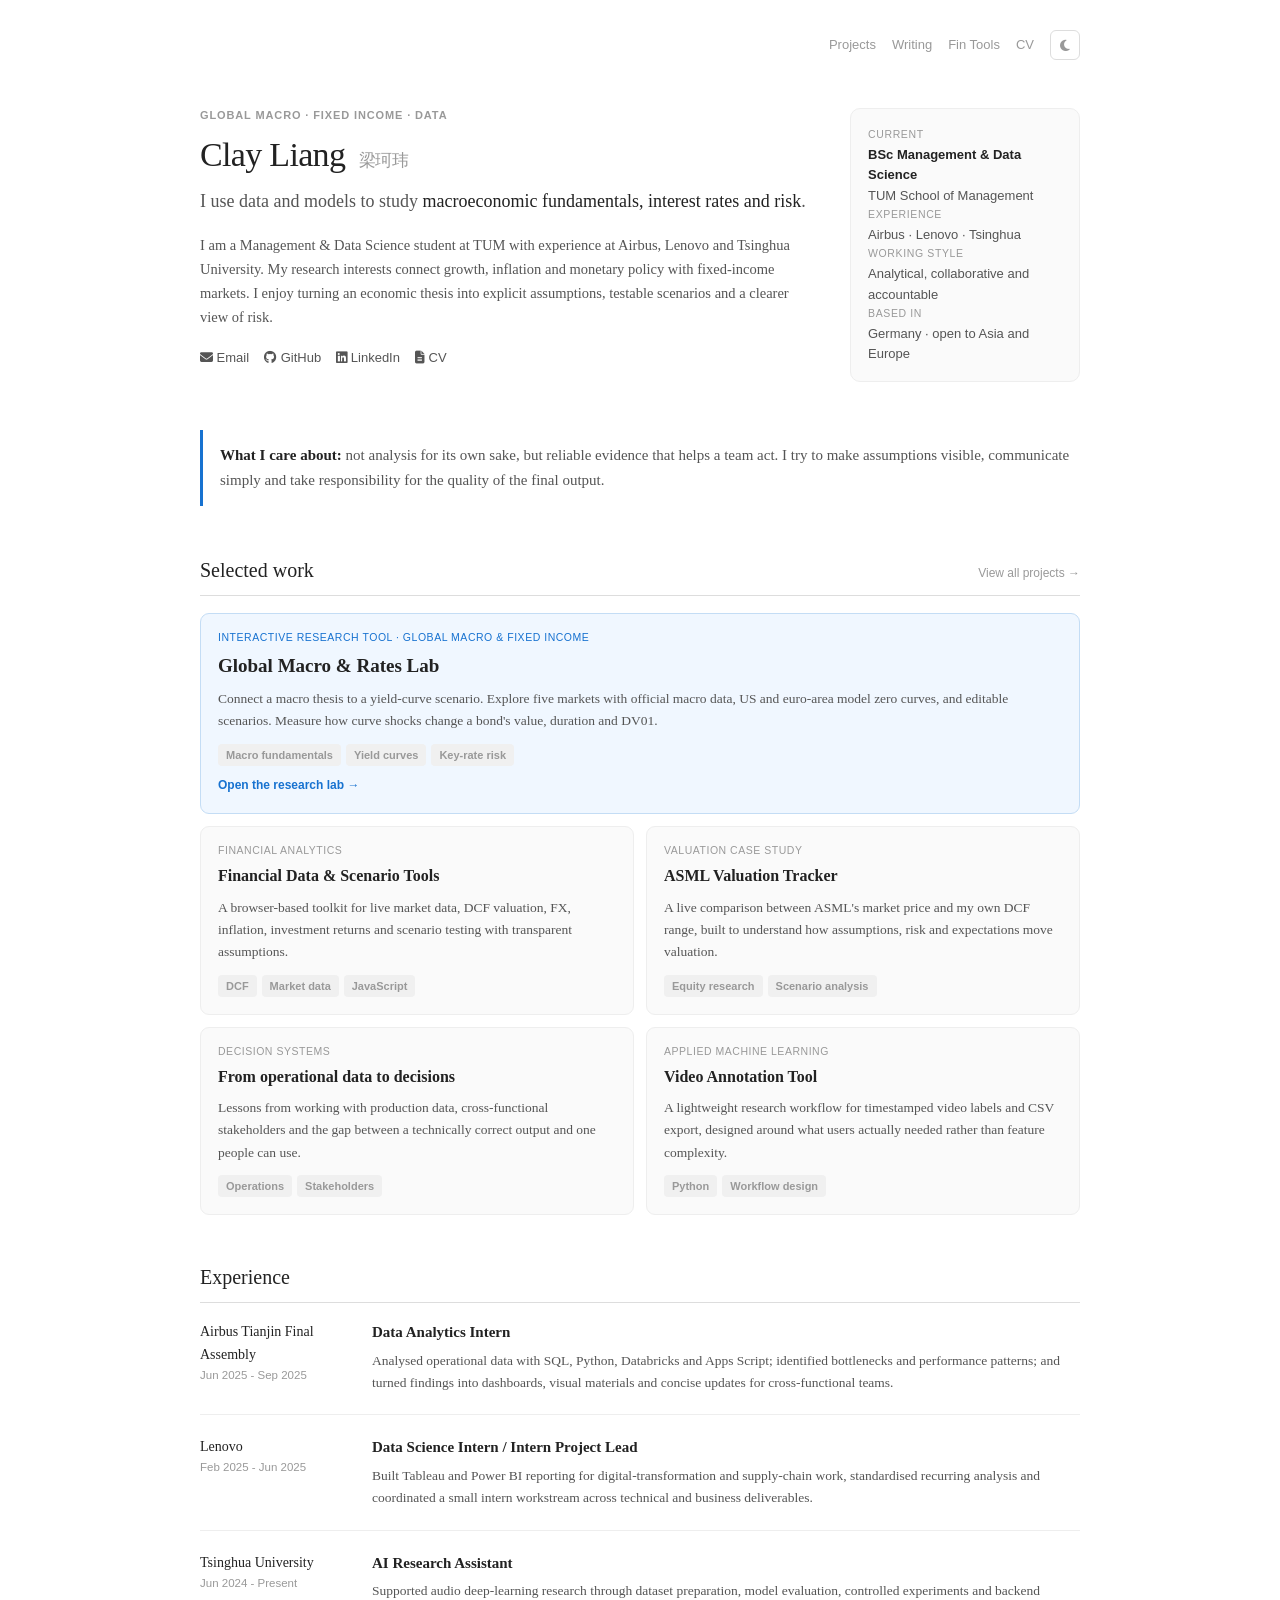
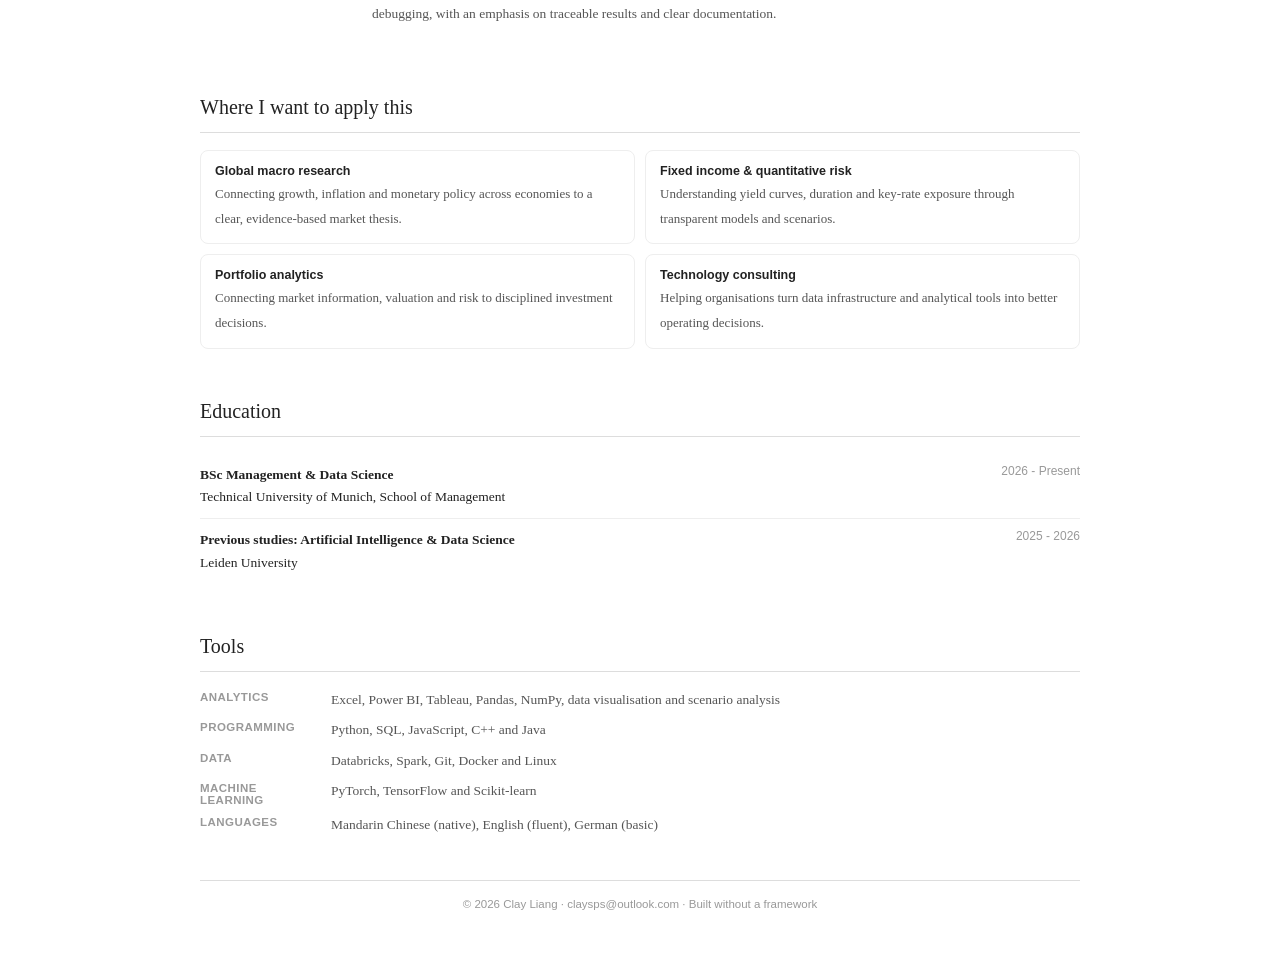
==== commit 0f24bd22: "Connect official macro APIs and dated model zero curves" ====
--- a/index.html
+++ b/index.html
@@ -162,7 +162,7 @@
       <article class="feature featured">
         <div class="meta">Interactive research tool · Global macro &amp; fixed income</div>
         <h3><a href="/fintools/macro-rates.html">Global Macro &amp; Rates Lab</a></h3>
-        <p>Connect a macro thesis to a yield-curve scenario. Explore five markets, edit illustrative zero curves, and measure how parallel shifts, steepening and belly shocks change a bond's value, duration and DV01.</p>
+        <p>Connect a macro thesis to a yield-curve scenario. Explore five markets with official macro data, US and euro-area model zero curves, and editable scenarios. Measure how curve shocks change a bond's value, duration and DV01.</p>
         <div class="tags"><span class="tag">Macro fundamentals</span><span class="tag">Yield curves</span><span class="tag">Key-rate risk</span></div>
         <a class="project-link" href="/fintools/macro-rates.html">Open the research lab →</a>
       </article>
